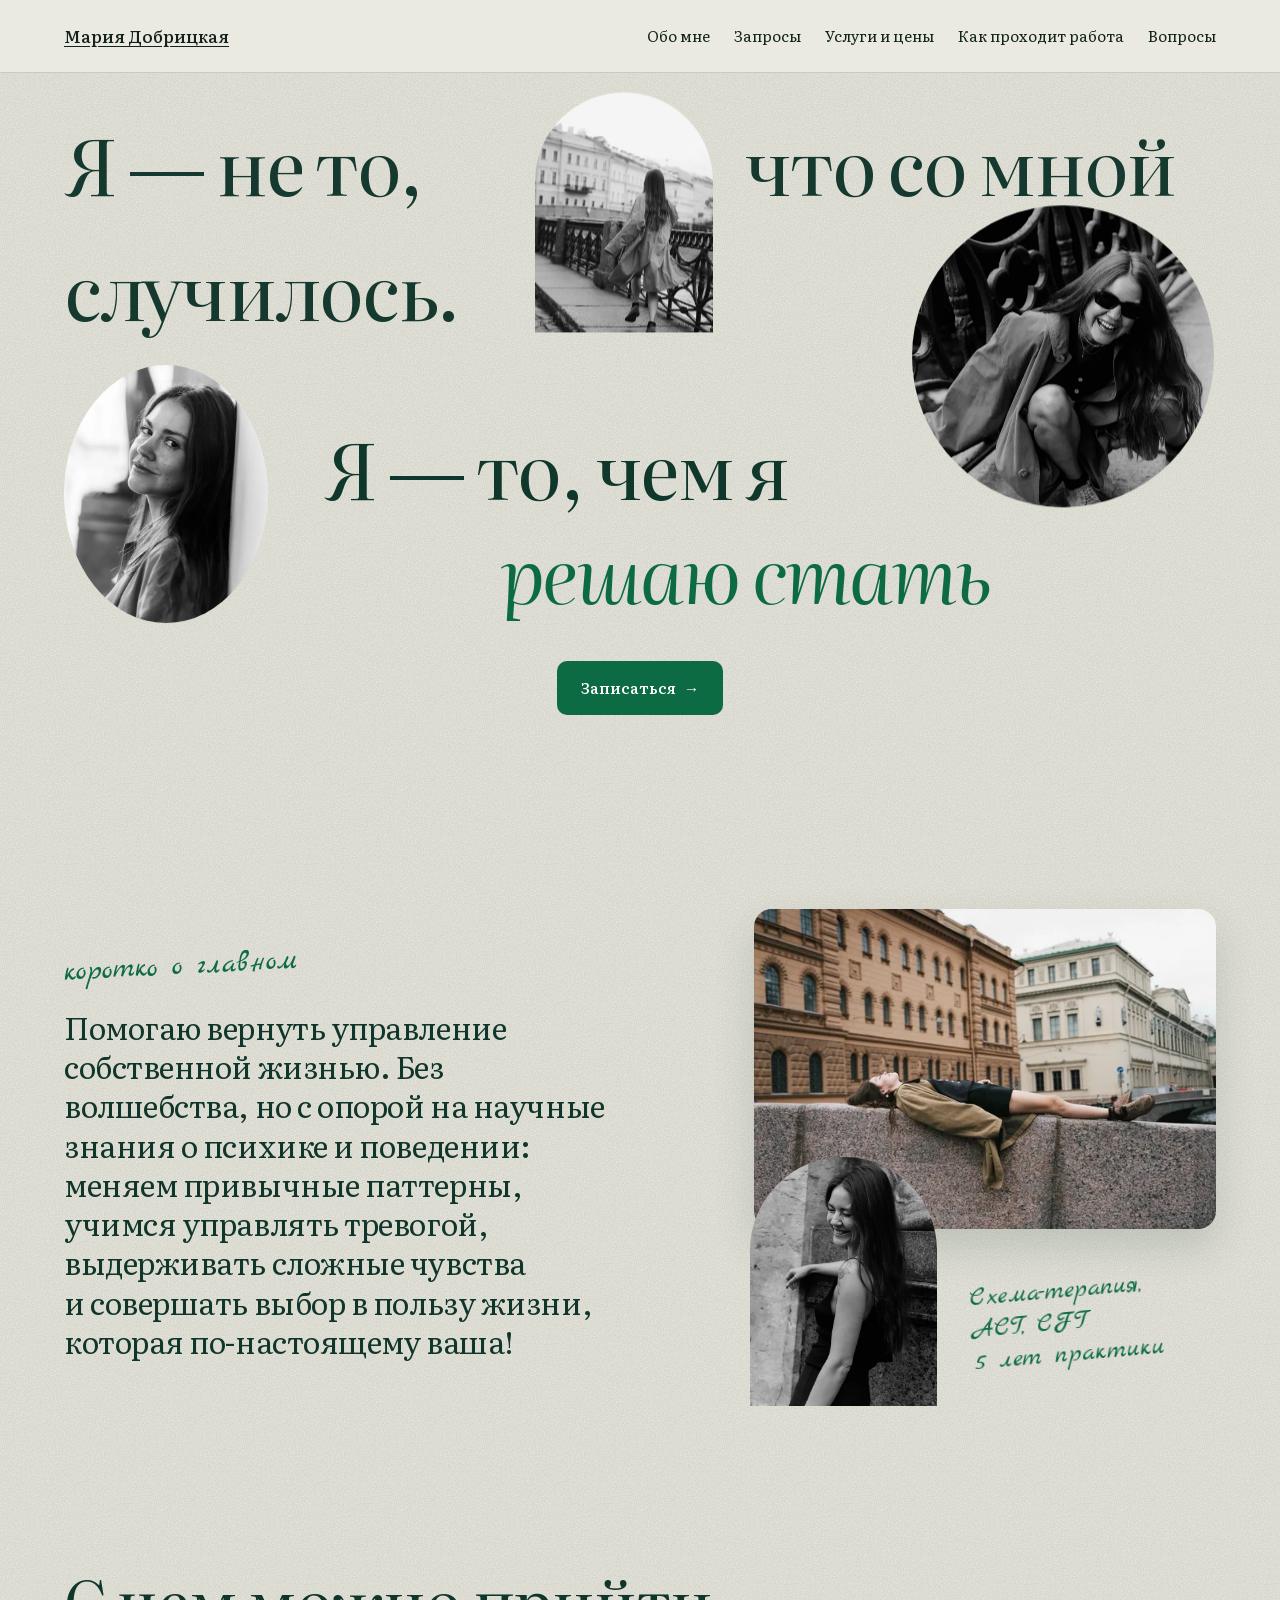
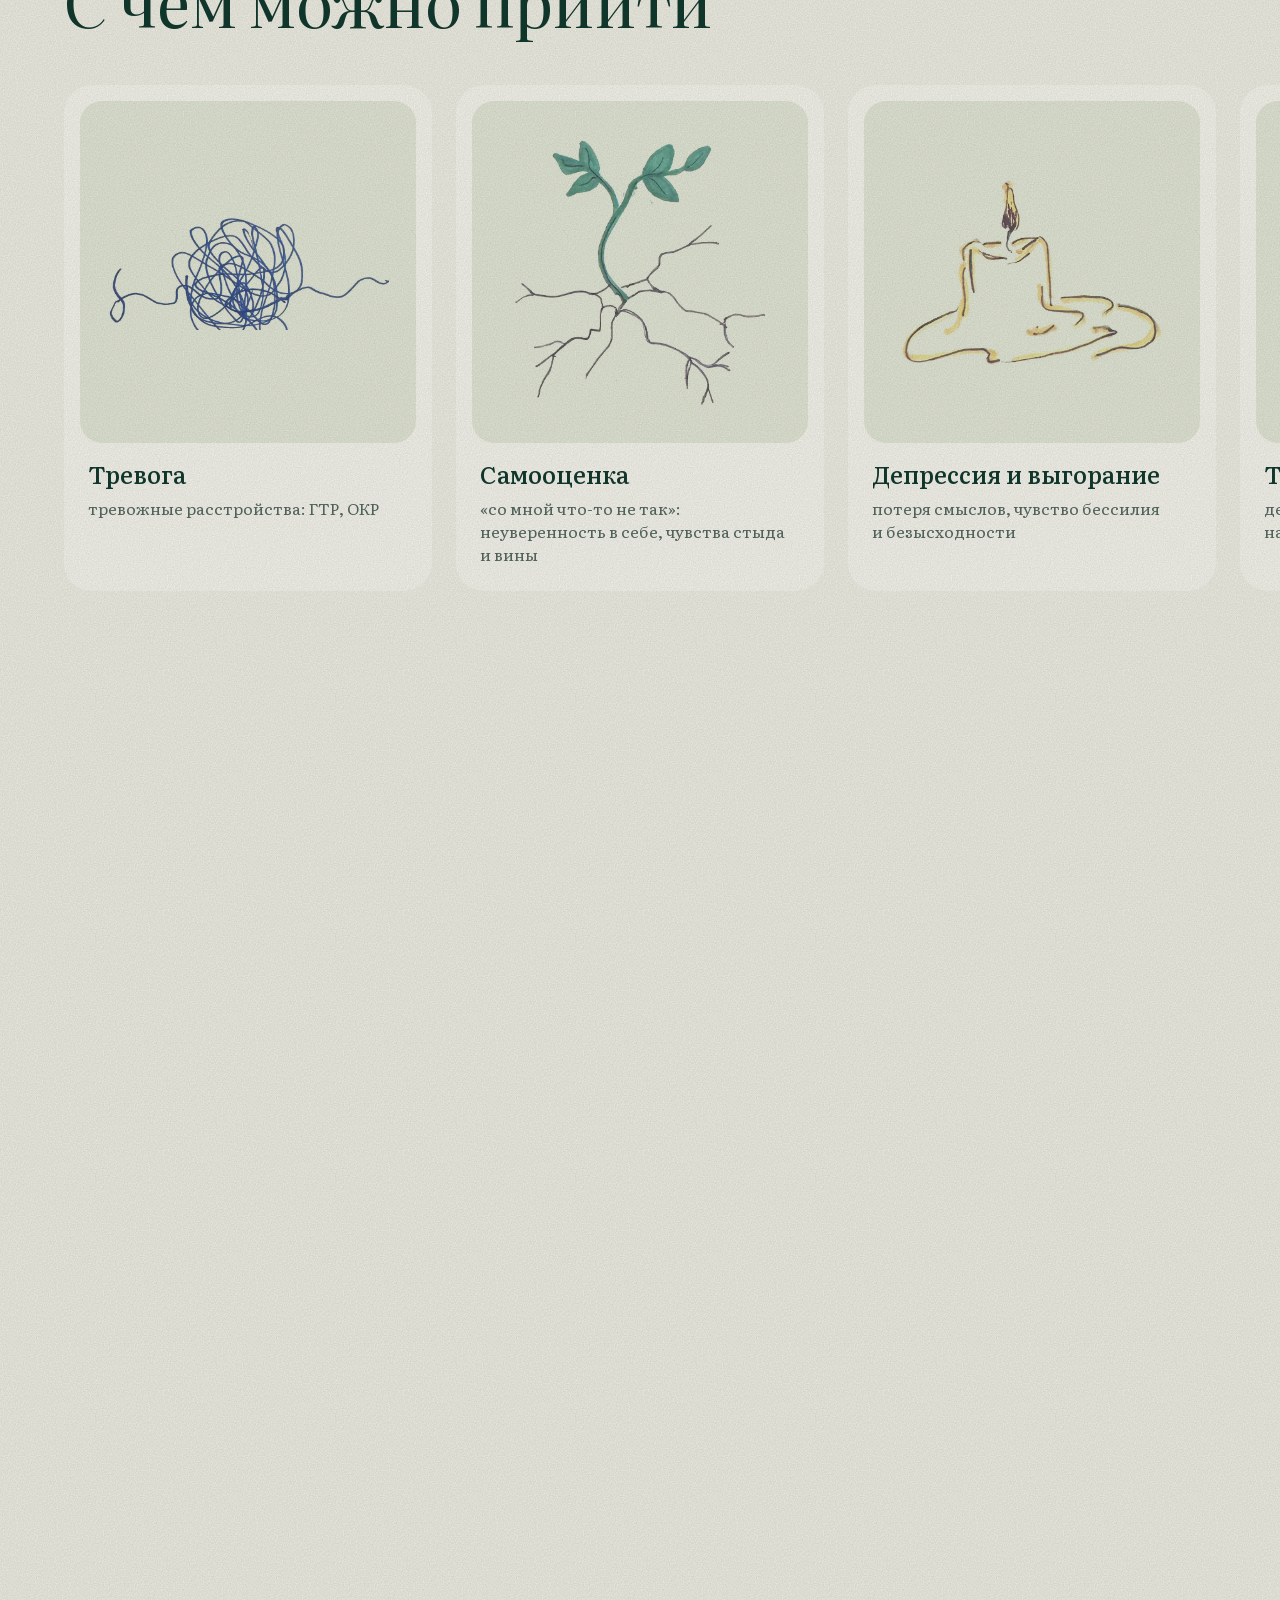
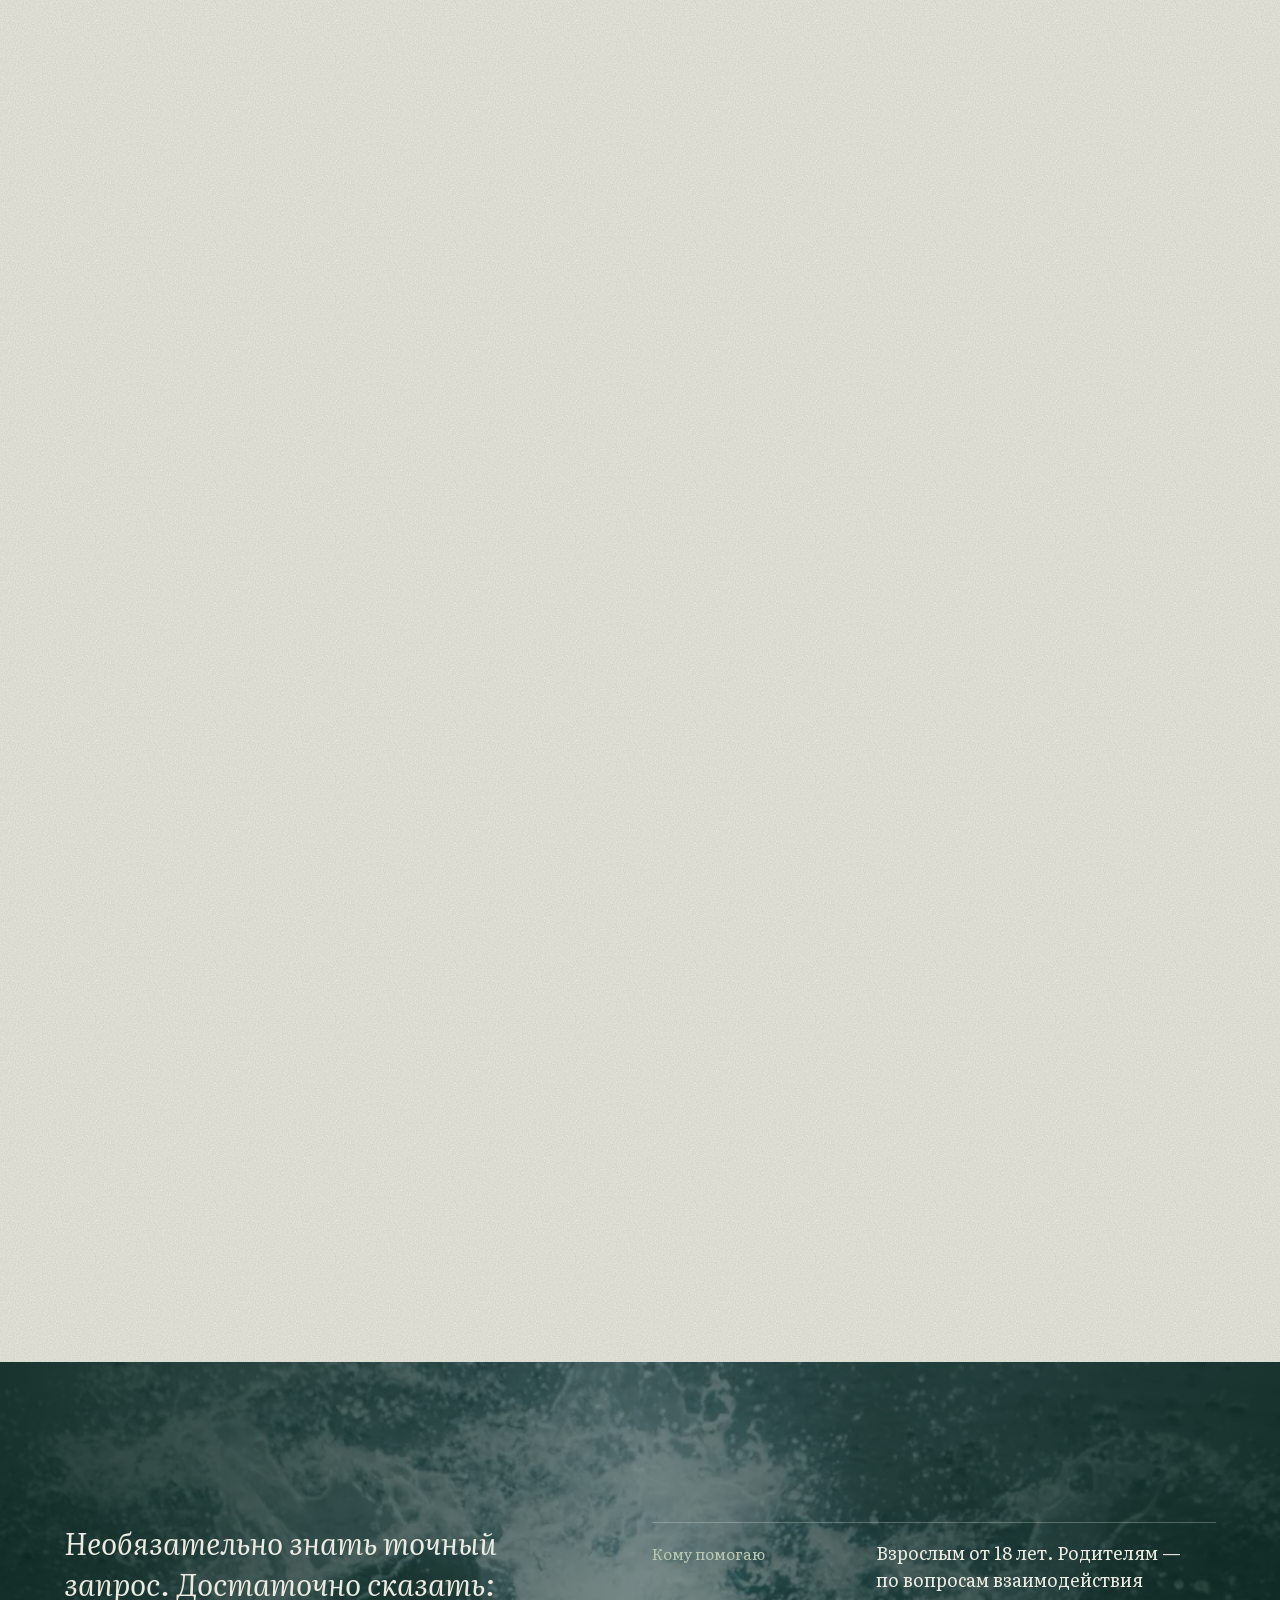
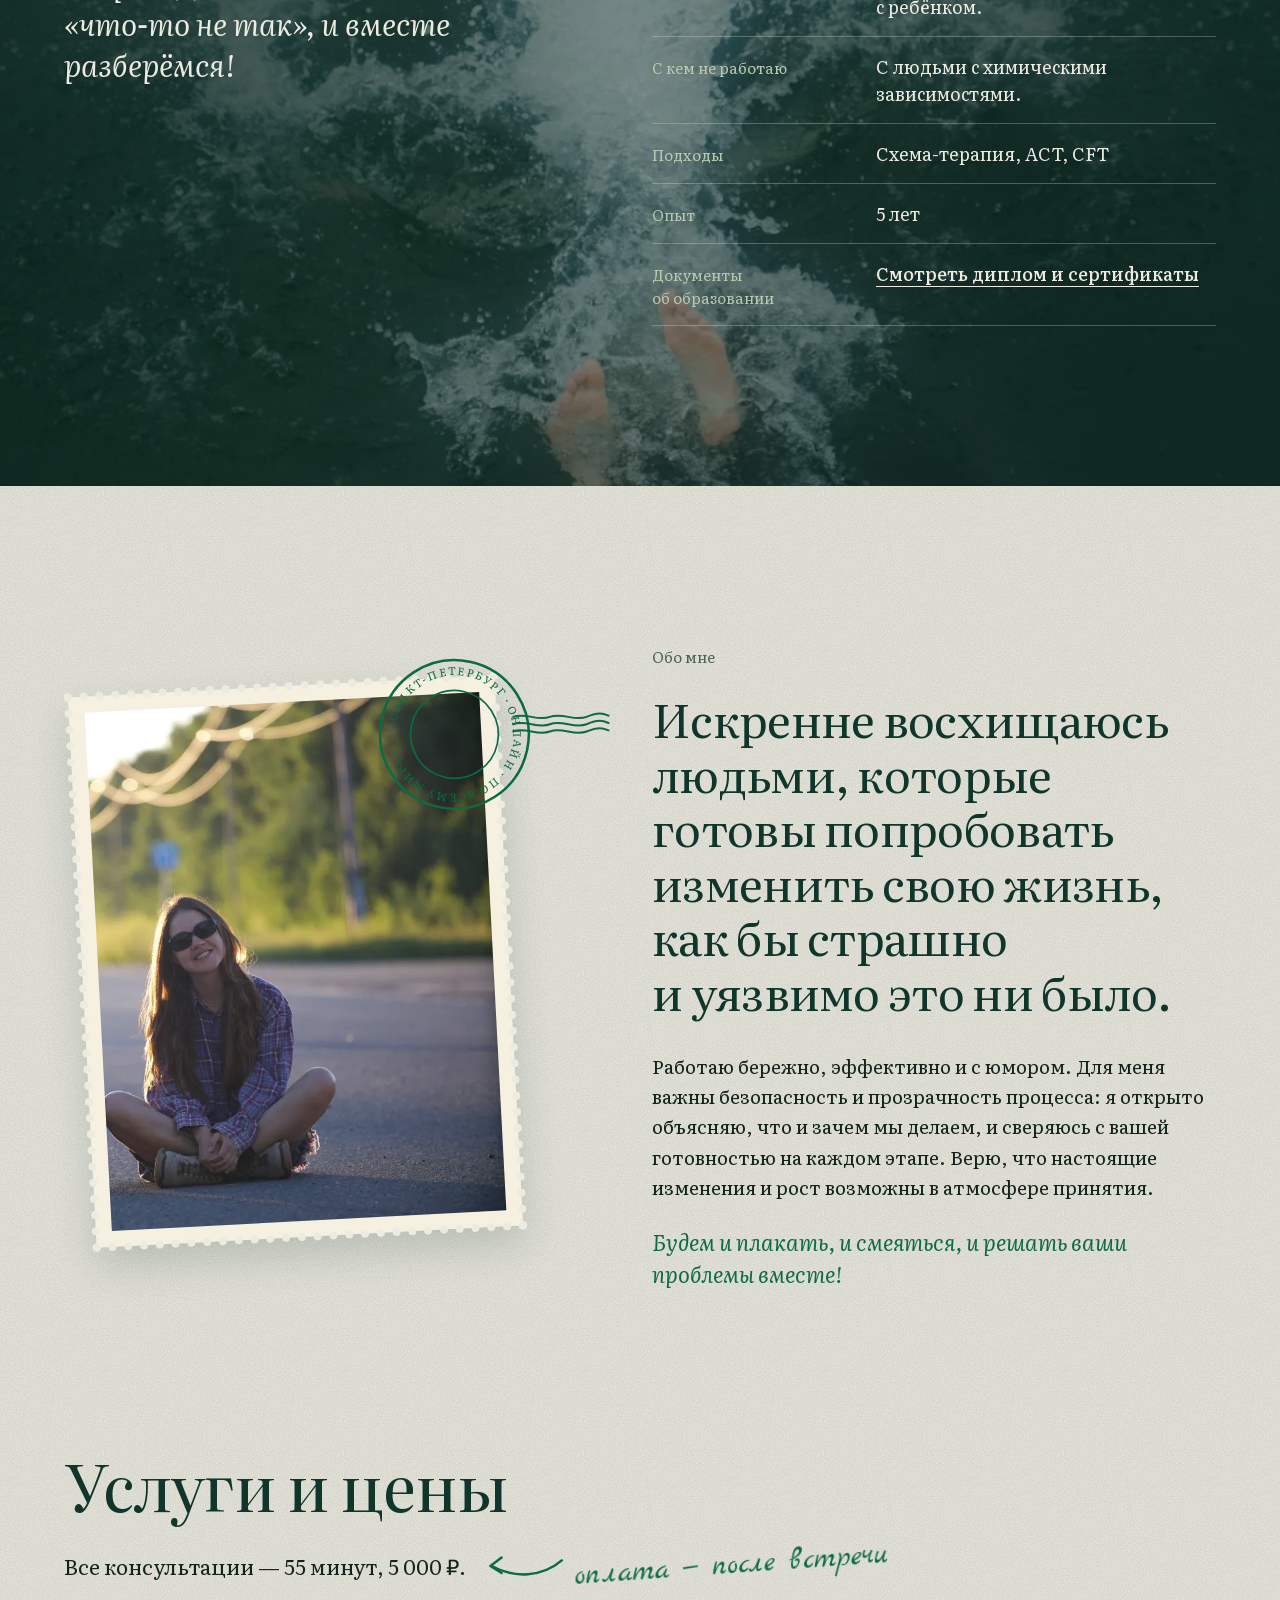
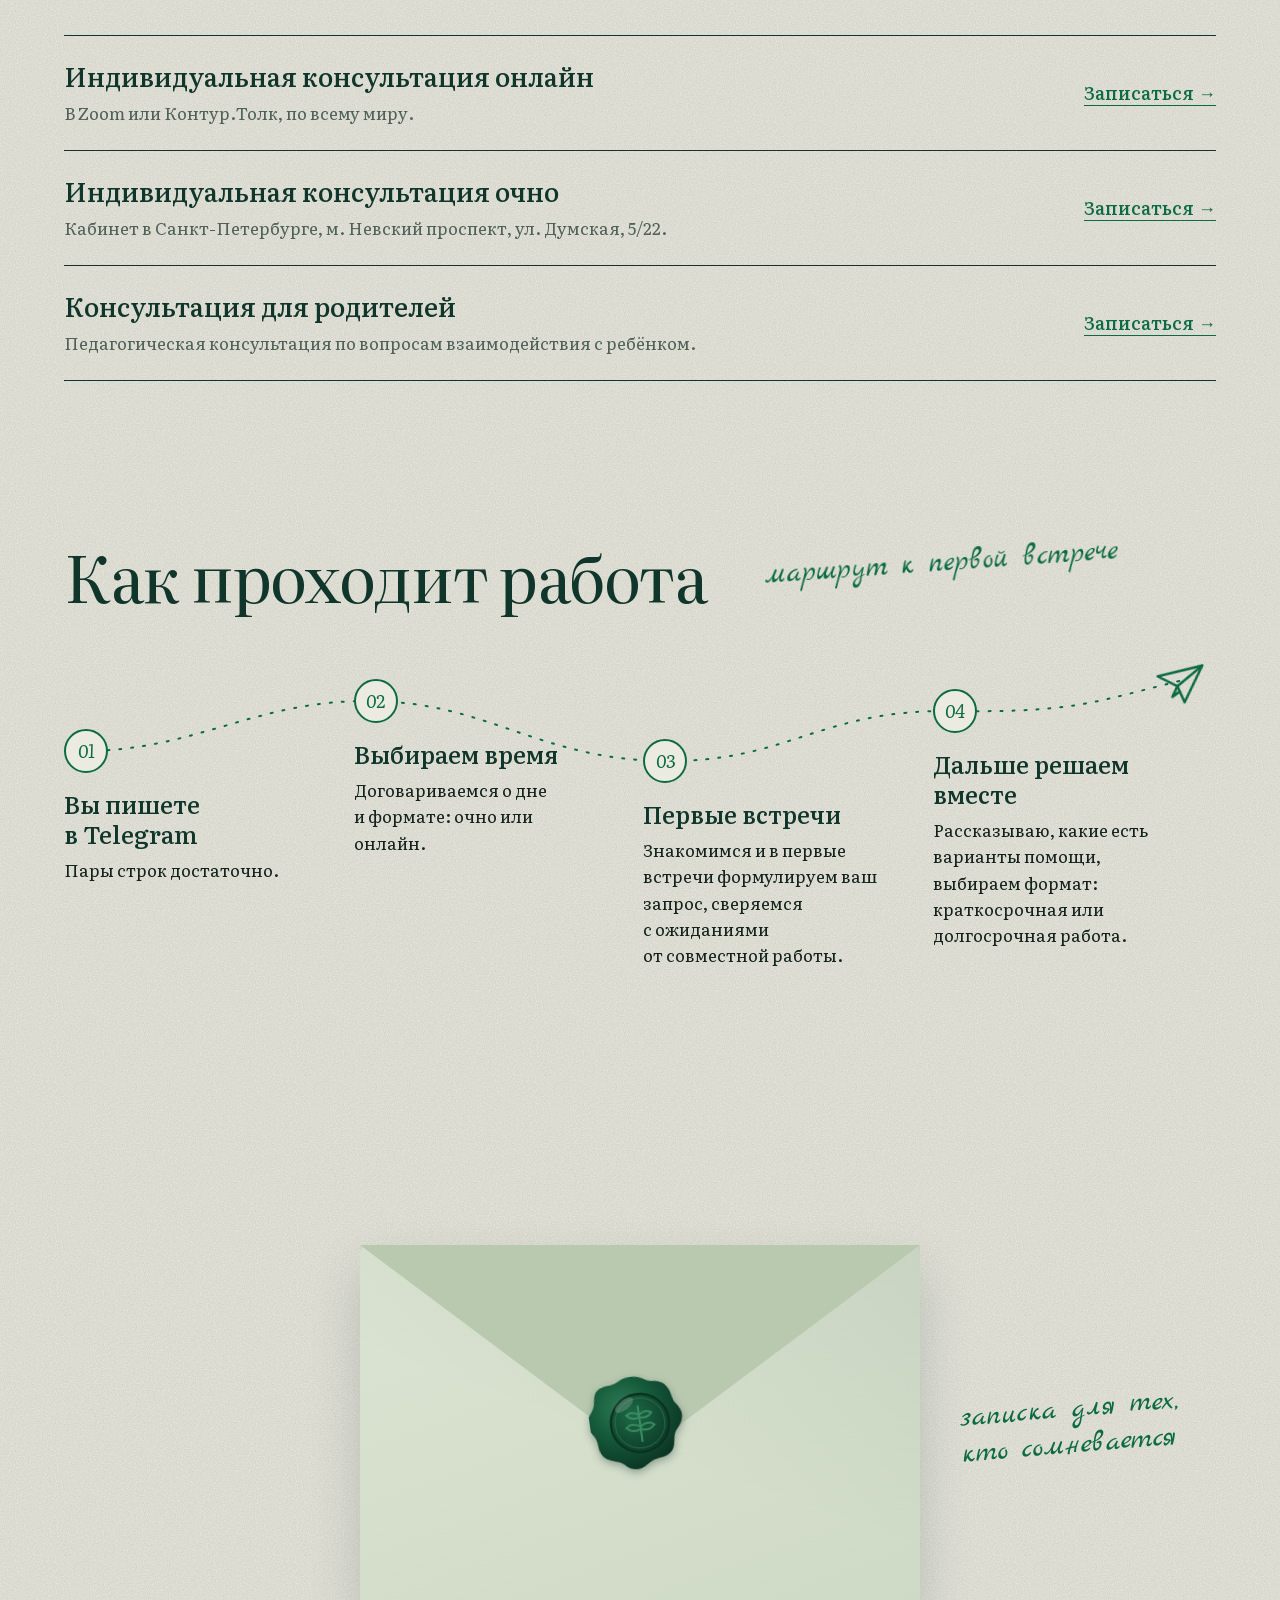
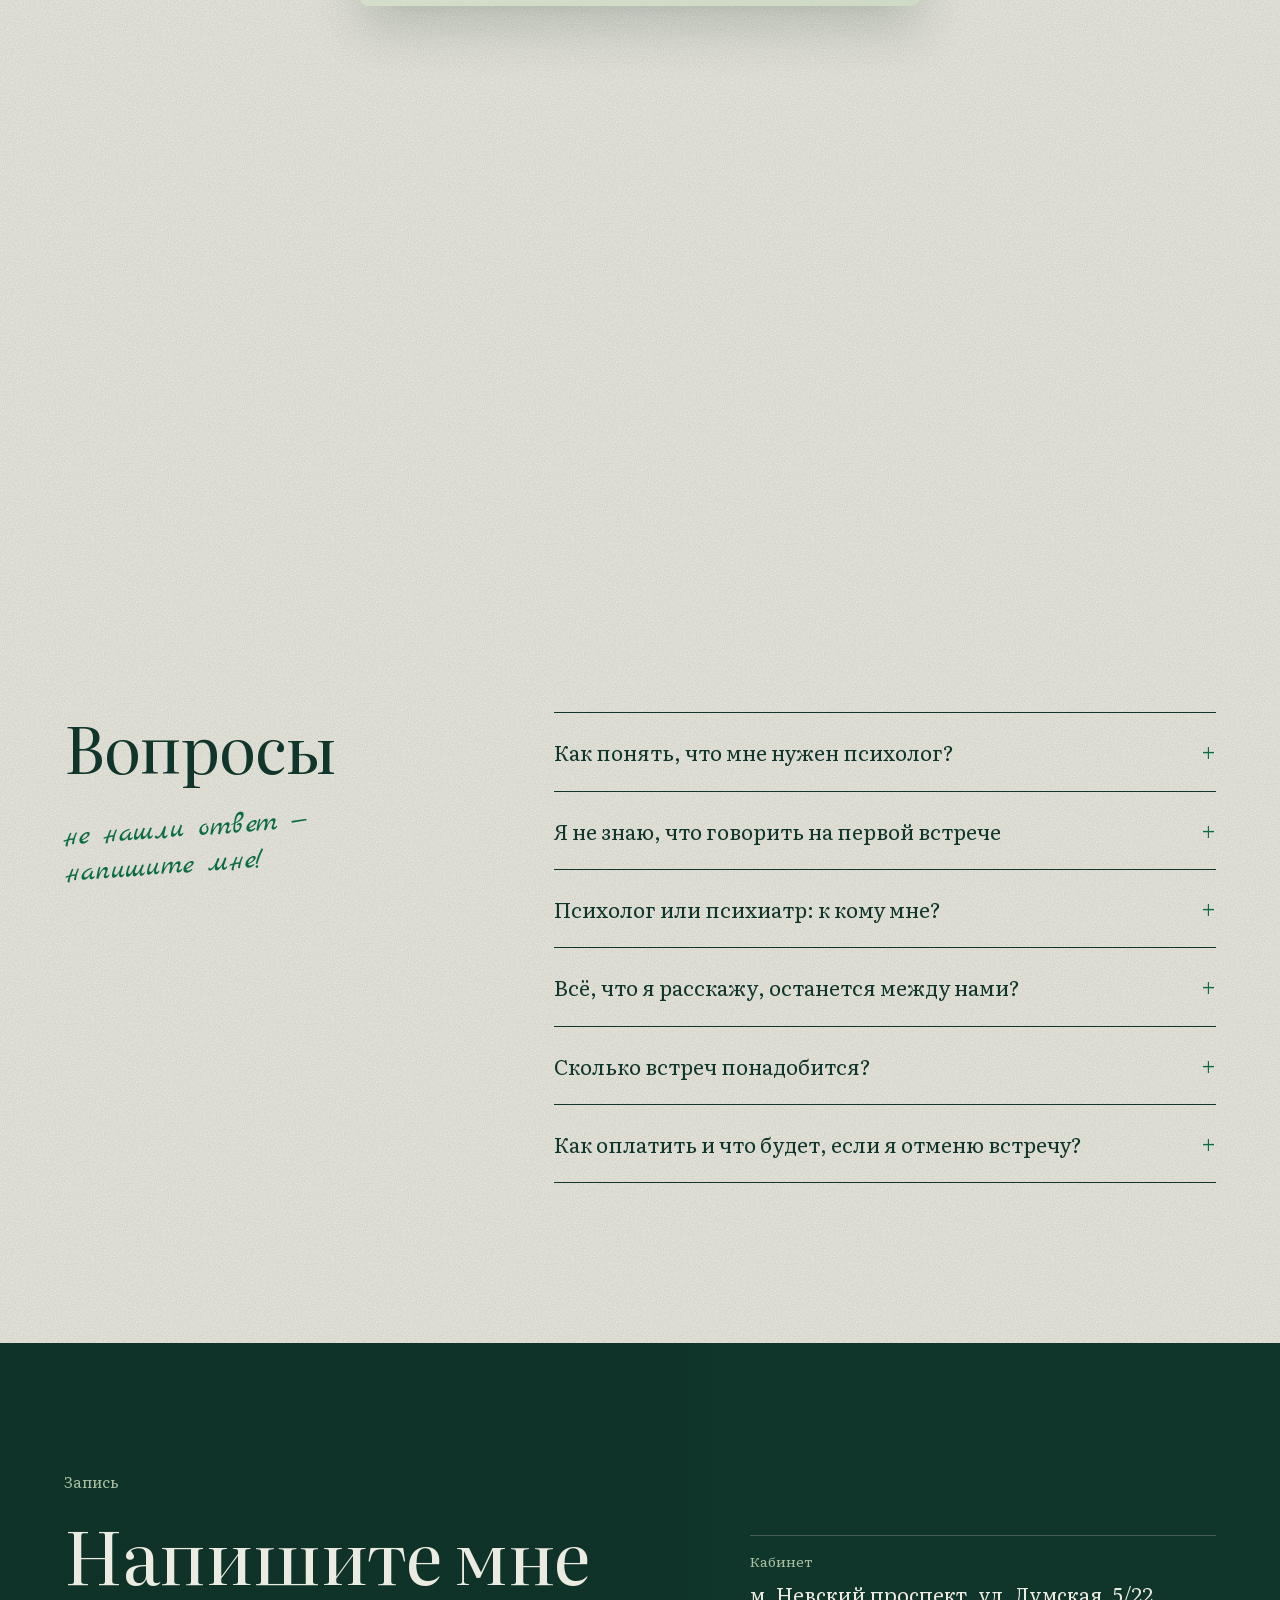
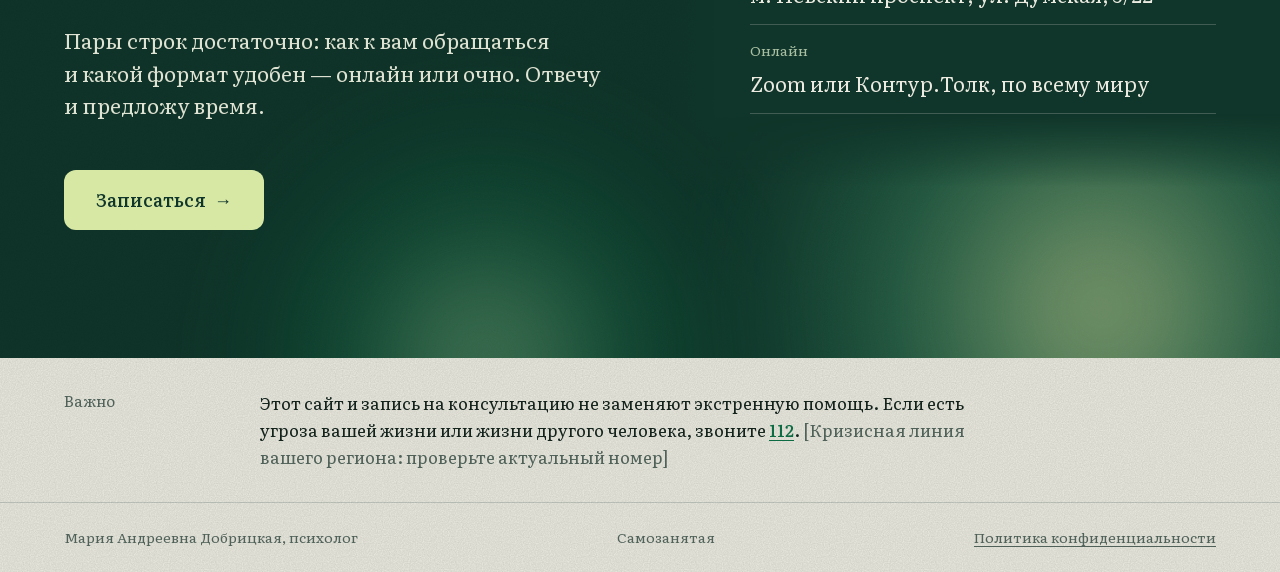
==== index.html @ d9760c08 "Write the method name as ACT in Latin letters Co-Authored-By: Claude Opus 5.5 <noreply@anthropic.com" ====
<!doctype html><html lang="ru"><head>
  <meta charset="utf-8">
  <meta name="viewport" content="width=device-width, initial-scale=1">
  <script>(function(d){d.classList.add("js");setTimeout(function(){d.classList.add("hero-go")},1200)})(document.documentElement)</script>
  <title>Мария Добрицкая — психолог в Санкт-Петербурге и онлайн</title>
  <meta name="description" content="Мария Добрицкая, психолог. Схема-терапия, ACT, CFT. Консультации онлайн по всему миру и очно в Санкт-Петербурге.">
  <meta name="theme-color" content="#10352A">
  <meta property="og:type" content="website">
  <meta property="og:locale" content="ru_RU">
  <meta property="og:title" content="Мария Добрицкая — психолог">
  <meta property="og:description" content="Схема-терапия, ACT, CFT. Помогаю с тревогой, отношениями, самооценкой, выгоранием и травматичным опытом. Онлайн по всему миру и очно в Санкт-Петербурге, 55 минут — 5 000 ₽.">
  <meta property="og:url" content="https://mashadobrik.ru/">
  <meta property="og:image" content="https://mashadobrik.ru/assets/og.jpg">
  <meta property="og:image:width" content="1200">
  <meta property="og:image:height" content="630">
  <link rel="canonical" href="https://mashadobrik.ru/">
  <meta name="twitter:card" content="summary_large_image">
  <link rel="icon" href="assets/favicon.svg" type="image/svg+xml">
  <link rel="preload" href="assets/fonts/literata-cyrillic.woff2" as="font" type="font/woff2" crossorigin>
  <link rel="stylesheet" href="assets/styles.css">
</head>
<body>
  <a class="skip" href="#main">К содержанию</a>

  <header class="top">
    <a class="top__name" href="#main">Мария Добрицкая</a>
    <button class="top__toggle" type="button" aria-expanded="false" aria-controls="nav">Меню</button>
    <nav class="top__nav" id="nav" aria-label="Разделы сайта">
      <a href="#about">Обо мне</a>
      <a href="#requests">Запросы</a>
      <a href="#services">Услуги и цены</a>
      <a href="#process">Как проходит работа</a>
      <a href="#faq">Вопросы</a>
    </nav>
  </header>

  <main id="main">

    <!-- ГЛАВНАЯ -->
    <section class="hero">
      <h1 class="visually-hidden">Мария Добрицкая — психолог</h1>
      <div class="hero__stage">
        <p class="slogan">
          <span class="sl s1">Я&nbsp;— не&nbsp;то,</span>
          <span class="sl s2">что со&nbsp;мной</span>
          <span class="sl s3">случилось<span class="s3__dot">.</span></span>
          <span class="sl-row">
            <span class="sl s4">Я&nbsp;— то,</span>
            <span class="sl s5">чем я</span>
          </span>
          <span class="sl-row sl-row--em">
            <em class="sl s6">решаю</em>
            <em class="sl s7">стать</em>
          </span>
        </p>
        <img class="hp p-walk" src="assets/photos/r-walk-1200.webp" srcset="assets/photos/r-walk-600.webp 600w, assets/photos/r-walk-1200.webp 1200w" sizes="(max-width: 1099px) 44vw, 28vw" alt="Мария идёт по набережной в Санкт-Петербурге" width="1200" height="1799">
        <img class="hp p-sun" src="assets/photos/f-sunglasses-1200.webp" srcset="assets/photos/f-sunglasses-600.webp 600w, assets/photos/f-sunglasses-1200.webp 1200w" sizes="(max-width: 1099px) 44vw, 28vw" alt="Мария в тёмных очках смеётся у ограды" width="1200" height="1500">
        <img class="hp p-face" src="assets/photos/f-face-1200.webp" srcset="assets/photos/f-face-600.webp 600w, assets/photos/f-face-1200.webp 1200w" sizes="(max-width: 1099px) 44vw, 28vw" alt="Портрет Марии Добрицкой" width="1200" height="1500" fetchpriority="high">
        <a class="btn hero__btn" href="https://t.me/Maria_Dobrik" target="_blank" rel="noopener">Записаться <span aria-hidden="true">→</span></a>
      </div>
    </section>

    <!-- КОРОТКО О ГЛАВНОМ -->
    <section class="sec short">
      <div class="short__text">
        <p class="note short__note">коротко о&nbsp;главном</p>
        <h2 class="short__phrase">Помогаю вернуть управление собственной жизнью. Без волшебства, но&nbsp;с&nbsp;опорой на&nbsp;научные знания о&nbsp;психике и&nbsp;поведении: меняем привычные паттерны, учимся управлять тревогой, выдерживать сложные чувства и&nbsp;совершать выбор в&nbsp;пользу жизни, которая <span class="nowrap">по-настоящему</span> ваша!</h2>
      </div>
      <div class="short__photos">
        <p class="note short__creds"><span>Схема-терапия,</span> <span>ACT, CFT</span> <span>5&nbsp;лет практики</span></p>
        <img class="short__lying" src="assets/photos/r-lying-1200.webp" srcset="assets/photos/r-lying-600.webp 600w, assets/photos/r-lying-1200.webp 1200w" sizes="(max-width: 1099px) 90vw, 520px" alt="Мария лежит на гранитном парапете набережной" width="1200" height="800" loading="lazy">
        <img class="short__wall" src="assets/photos/r-wall-1200.webp" srcset="assets/photos/r-wall-600.webp 600w, assets/photos/r-wall-1200.webp 1200w" sizes="(max-width: 1099px) 40vw, 210px" alt="Мария смеётся у каменной стены" width="1200" height="1500" loading="lazy">
      </div>
    </section>

    <!-- ЗАПРОСЫ -->
    <section class="requests" id="requests">
      <div class="requests__scroller">
      <div class="requests__pin">
      <div class="requests__head">
        <h2 class="title">С&nbsp;чем можно прийти</h2>
        <p class="requests__hint" aria-hidden="true">Листайте вбок →</p>
      </div>

      <ul class="reqs" tabindex="0" aria-label="Запросы, с которыми можно прийти">
          <li class="req">
            <div class="req__art"><img src="assets/drawings/anxiety.webp" alt="Рисунок от руки: запутанный клубок" width="900" height="370" decoding="async"></div>
            <div class="req__text">
              <h3>Тревога</h3>
              <p>тревожные расстройства: ГТР, ОКР</p>
            </div>
          </li>
          <li class="req">
            <div class="req__art"><img src="assets/drawings/selfesteem.webp" alt="Рисунок от руки: росток с корнями" width="851" height="900" decoding="async"></div>
            <div class="req__text">
              <h3>Самооценка</h3>
              <p>«со&nbsp;мной что-то не&nbsp;так»: неуверенность в&nbsp;себе, чувства стыда и&nbsp;вины</p>
            </div>
          </li>
          <li class="req">
            <div class="req__art"><img src="assets/drawings/burnout.webp" alt="Рисунок от руки: оплывшая свеча" width="900" height="675" decoding="async"></div>
            <div class="req__text">
              <h3>Депрессия и&nbsp;выгорание</h3>
              <p>потеря смыслов, чувство бессилия и&nbsp;безысходности</p>
            </div>
          </li>
          <li class="req">
            <div class="req__art"><img src="assets/drawings/trauma.webp" alt="Рисунок от руки: зашитое сердце" width="595" height="900" decoding="async"></div>
            <div class="req__text">
              <h3>Травматичный опыт</h3>
              <p>детский опыт, сексуализированное насилие, КПТСР</p>
            </div>
          </li>
          <li class="req">
            <div class="req__art"><img src="assets/drawings/relations.webp" alt="Рисунок от руки: объятия" width="900" height="655" decoding="async"></div>
            <div class="req__text">
              <h3>Проблемы в&nbsp;отношениях</h3>
              <p>романтические, семейные, дружеские, детско-родительские</p>
            </div>
          </li>
          <li class="req">
            <div class="req__art"><img src="assets/drawings/crisis.webp" alt="Рисунок от руки: пересекающиеся дороги" width="900" height="752" decoding="async"></div>
            <div class="req__text">
              <h3>Кризисы</h3>
              <p>поиск идентичности, самореализация</p>
            </div>
          </li>
          <li class="req">
            <div class="req__art"><img src="assets/drawings/bpd.webp" alt="Рисунок от руки: человек в волнах" width="900" height="557" decoding="async"></div>
            <div class="req__text">
              <h3>ПРЛ</h3>
              <p>пограничное расстройство личности</p>
            </div>
          </li>
      </ul>
      </div>
      </div>
    </section>

    <!-- КОМУ ПОМОГАЮ -->
    <section class="who" aria-label="Кому помогаю">
      <div class="who__phrase">
        <p>Необязательно знать точный запрос. Достаточно сказать: «что-то не&nbsp;так», и&nbsp;вместе разберёмся!</p>
        <svg class="squiggle" viewBox="0 0 220 18" aria-hidden="true"><path pathLength="1" d="M4 12c40-6 120-10 210-8-60 2-120 6-170 10 30 0 60-2 80-2"/></svg>
      </div>
      <dl class="who__list">
        <div>
          <dt>Кому помогаю</dt>
          <dd>Взрослым от&nbsp;18&nbsp;лет. Родителям&nbsp;— по&nbsp;вопросам взаимодействия с&nbsp;ребёнком.</dd>
        </div>
        <div>
          <dt>С&nbsp;кем не&nbsp;работаю</dt>
          <dd>С&nbsp;людьми с&nbsp;химическими зависимостями.</dd>
        </div>
        <div>
          <dt>Подходы</dt>
          <dd>Схема-терапия, ACT, CFT</dd>
        </div>
        <div>
          <dt>Опыт</dt>
          <dd>5 лет</dd>
        </div>
        <div>
          <dt>Документы об&nbsp;образовании</dt>
          <dd><button class="docs-open" type="button" aria-haspopup="dialog" aria-controls="docs">Смотреть диплом и&nbsp;сертификаты</button></dd>
        </div>
      </dl>
    </section>

    <!-- ОБО МНЕ -->
    <section class="sec about" id="about">
      <div class="about__stage">
        <div class="postage">
          <img src="assets/photos/a-road-1200.webp" srcset="assets/photos/a-road-600.webp 600w, assets/photos/a-road-1200.webp 1200w" sizes="(max-width: 1099px) 75vw, 480px" alt="Мария сидит на асфальте и улыбается" width="1200" height="1583" loading="lazy">
        </div>
        <svg class="postmark" viewBox="0 0 200 200" role="img" aria-label="Почтовый штемпель: Санкт-Петербург, онлайн, по всему миру">
          <defs><path id="postmarkRing" d="M100 100 m-70 0 a70 70 0 1 1 140 0 a70 70 0 1 1 -140 0"/></defs>
          <circle cx="100" cy="100" r="88" fill="none" stroke="#0c6b42" stroke-width="3"/>
          <circle cx="100" cy="100" r="52" fill="none" stroke="#0c6b42" stroke-width="2"/>
          <text font-family="Literata, serif" font-size="13" letter-spacing="1.6" fill="#0c6b42"><textPath href="#postmarkRing">САНКТ-ПЕТЕРБУРГ · ОНЛАЙН · ПО ВСЕМУ МИРУ ·</textPath></text>
        </svg>
        <svg class="cancels" viewBox="0 0 160 40" aria-hidden="true"><path d="M2 8c20-8 40 8 60 0s40 8 60 0 26-6 36-2"/><path d="M2 20c20-8 40 8 60 0s40 8 60 0 26-6 36-2"/><path d="M2 32c20-8 40 8 60 0s40 8 60 0 26-6 36-2"/></svg>
      </div>
      <div class="about__text">
        <p class="label">Обо мне</p>
        <h2 class="about__title">Искренне восхищаюсь людьми, которые готовы попробовать изменить свою жизнь, как&nbsp;бы страшно и&nbsp;уязвимо это ни&nbsp;было.</h2>
        <p class="about__body">Работаю бережно, эффективно и&nbsp;с&nbsp;юмором. Для меня важны безопасность и&nbsp;прозрачность процесса: я открыто объясняю, что и&nbsp;зачем мы делаем, и&nbsp;сверяюсь с&nbsp;вашей готовностью на&nbsp;каждом этапе. Верю, что настоящие изменения и&nbsp;рост возможны в&nbsp;атмосфере принятия.</p>
        <p class="about__end">Будем и&nbsp;плакать, и&nbsp;смеяться, и&nbsp;решать ваши проблемы вместе!</p>
      </div>
    </section>

    <!-- УСЛУГИ И ЦЕНЫ -->
    <section class="sec services" id="services">
      <h2 class="title">Услуги и&nbsp;цены</h2>
      <div class="services__lead">
        <p>Все консультации&nbsp;— 55 минут, 5&nbsp;000&nbsp;₽.</p>
        <svg class="arrow services__arrow" viewBox="0 0 120 60" aria-hidden="true"><path d="M114 22C86 46 46 48 14 30"/><path d="M28 18L12 30l16 10"/></svg>
        <p class="note services__note">оплата&nbsp;— после встречи</p>
      </div>
      <ul class="offers">
        <li class="offer">
          <div>
            <h3>Индивидуальная консультация онлайн</h3>
            <p>В&nbsp;Zoom или Контур.Толк, по&nbsp;всему миру.</p>
          </div>
          <a class="offer__link" href="https://t.me/Maria_Dobrik" target="_blank" rel="noopener" aria-label="Записаться на онлайн-консультацию">Записаться →</a>
        </li>
        <li class="offer">
          <div>
            <h3>Индивидуальная консультация очно</h3>
            <p>Кабинет в&nbsp;Санкт-Петербурге, м.&nbsp;Невский проспект, ул.&nbsp;Думская, 5/22.</p>
          </div>
          <a class="offer__link" href="https://t.me/Maria_Dobrik" target="_blank" rel="noopener" aria-label="Записаться на очную консультацию">Записаться →</a>
        </li>
        <li class="offer">
          <div>
            <h3>Консультация для родителей</h3>
            <p>Педагогическая консультация по&nbsp;вопросам взаимодействия с&nbsp;ребёнком.</p>
          </div>
          <a class="offer__link" href="https://t.me/Maria_Dobrik" target="_blank" rel="noopener" aria-label="Записаться на консультацию для родителей">Записаться →</a>
        </li>
      </ul>
    </section>

    <!-- КАК ПРОХОДИТ РАБОТА -->
    <section class="process" id="process">
      <div class="process__head">
        <h2 class="title">Как проходит работа</h2>
        <p class="note process__note">маршрут к&nbsp;первой встрече</p>
      </div>
      <div class="route">
        <span class="route__line" aria-hidden="true"></span>
        <svg class="route__curve" viewBox="0 0 1312 140" preserveAspectRatio="none" aria-hidden="true"><defs><mask id="routeDraw" maskUnits="userSpaceOnUse" x="-20" y="-40" width="1360" height="220"><path class="route__pen" pathLength="1" d="M22 92C150 92 220 40 352 42S540 100 682 102 860 50 1012 52 1180 40 1290 18"/></mask></defs><path class="route__dash" mask="url(#routeDraw)" d="M22 92C150 92 220 40 352 42S540 100 682 102 860 50 1012 52 1180 40 1290 18"/></svg>
        <ol class="steps">
          <li>
            <span class="steps__num">01</span>
            <h3>Вы пишете в&nbsp;Telegram</h3>
            <p>Пары строк достаточно.</p>
          </li>
          <li>
            <span class="steps__num">02</span>
            <h3>Выбираем время</h3>
            <p>Договариваемся о&nbsp;дне и&nbsp;формате: очно или онлайн.</p>
          </li>
          <li>
            <span class="steps__num">03</span>
            <h3>Первые встречи</h3>
            <p>Знакомимся и&nbsp;в&nbsp;первые встречи формулируем ваш запрос, сверяемся с&nbsp;ожиданиями от&nbsp;совместной работы.</p>
          </li>
          <li>
            <span class="steps__num">04</span>
            <h3>Дальше решаем вместе</h3>
            <p>Рассказываю, какие есть варианты помощи, выбираем формат: краткосрочная или долгосрочная работа.</p>
          </li>
        </ol>
        <svg class="route__plane" viewBox="0 0 64 64" aria-hidden="true"><path d="M6 30l52-22-14 48-12-18z"/><path d="M32 38L58 8"/><path d="M32 38l-4 14 8-8"/></svg>
      </div>
    </section>

    <!-- ЗАПИСКА В КОНВЕРТЕ: открывается при прокрутке -->
    <section class="letter" aria-label="Записка">
      <div class="letter__sticky">
        <div class="env">
          <div class="env__back" aria-hidden="true"></div>
          <div class="env__paper">
            <p class="env__text">Можно бояться и&nbsp;всё равно идти.</p>
          </div>
          <div class="env__front" aria-hidden="true"></div>
          <div class="env__flap" aria-hidden="true">
            <svg class="env__seal" viewBox="0 0 120 120" aria-hidden="true">
              <defs>
                <radialGradient id="wax" cx="38%" cy="32%" r="75%">
                  <stop offset="0" stop-color="#2f7a55"/>
                  <stop offset=".45" stop-color="#145a3a"/>
                  <stop offset="1" stop-color="#0a2f20"/>
                </radialGradient>
                <radialGradient id="waxInner" cx="40%" cy="35%" r="70%">
                  <stop offset="0" stop-color="#1d6a46"/>
                  <stop offset="1" stop-color="#0d3a27"/>
                </radialGradient>
              </defs>
              <path d="M60 4c9 1 13 7 21 8s14 3 18 11 2 13 7 20 7 12 4 20-9 10-11 18-1 15-9 20-14 2-22 6-13 9-22 7-10-8-18-11-15-4-19-12-1-14-5-21-8-12-6-20 8-11 10-18 1-15 9-19 14-1 22-5 13-5 21-4z" fill="url(#wax)"/>
              <circle cx="60" cy="60" r="35" fill="url(#waxInner)" stroke="#0a2f20" stroke-width="2.5"/>
              <circle cx="60" cy="60" r="30" fill="none" stroke="#2c7a53" stroke-width="1.2" opacity=".8"/>
              <g fill="none" stroke="#3c8f66" stroke-width="2.4" stroke-linecap="round" opacity=".95">
                <path d="M60 82V40"/>
                <path d="M60 50c-6-4-11-4-15-1 4 5 9 6 15 4"/>
                <path d="M60 50c6-4 11-4 15-1-4 5-9 6-15 4"/>
                <path d="M60 64c-7-4-13-4-17 0 5 5 11 6 17 3"/>
                <path d="M60 64c7-4 13-4 17 0-5 5-11 6-17 3"/>
              </g>
              <ellipse cx="44" cy="36" rx="13" ry="6" fill="#fff" opacity=".18" transform="rotate(-30 44 36)"/>
            </svg>
          </div>
          <p class="note letter__note">записка для тех, кто сомневается</p>
        </div>
      </div>
    </section>

    <!-- FAQ -->
    <section class="sec faq" id="faq">
      <div class="faq__head">
        <h2 class="title">Вопросы</h2>
        <p class="note faq__note">не нашли ответ&nbsp;—<br>напишите мне!</p>
      </div>
      <div class="faq__list">
        <details>
          <summary>Как понять, что мне нужен психолог?</summary>
          <p>Если что-то беспокоит, мешает жить так, как вам подходит, или хочется разобраться в&nbsp;себе, этого достаточно, чтобы прийти. Вы и&nbsp;ваши переживания важны.</p>
        </details>
        <details>
          <summary>Я не&nbsp;знаю, что говорить на&nbsp;первой встрече</summary>
          <p>Это нормально, когда непонятно, с&nbsp;чего начать и&nbsp;что именно беспокоит. Я буду рядом и&nbsp;помогу сориентироваться.</p>
        </details>
        <details>
          <summary>Психолог или психиатр: к&nbsp;кому мне?</summary>
          <p>Психолог не&nbsp;назначает лекарства и&nbsp;работает разговорными методами. Психиатр — врач: ставит диагнозы и&nbsp;при необходимости назначает лечение. Если у&nbsp;меня возникнут сомнения насчёт вашего состояния, я открыто скажу об&nbsp;этом и&nbsp;порекомендую проверенных психиатров.</p>
        </details>
        <details>
          <summary>Всё, что я расскажу, останется между нами?</summary>
          <p>Да, всё, что происходит между нами, строго конфиденциально. Исключение — ситуации, угрожающие вашей жизни.</p>
        </details>
        <details>
          <summary>Сколько встреч понадобится?</summary>
          <p>Это зависит от&nbsp;запроса, который мы определим на&nbsp;первых трёх встречах. Я работаю и&nbsp;в&nbsp;краткосрочном, и&nbsp;в&nbsp;долгосрочном формате.</p>
        </details>
        <details>
          <summary>Как оплатить и&nbsp;что будет, если я отменю встречу?</summary>
          <p>Оплата — переводом на&nbsp;карту сразу после встречи. Отменить или перенести консультацию можно не&nbsp;позднее чем за&nbsp;сутки: напишите мне в&nbsp;Telegram. Если отменить позже, оплачивается 50% стоимости. Правило действует в&nbsp;обе стороны: если встречу отменяю я, на&nbsp;следующую консультацию вы получаете скидку 50%.</p>
        </details>
      </div>
    </section>

    <!-- ЗАПИСЬ -->
    <section class="booking" id="booking">
      <div class="glow" aria-hidden="true"><span class="glow__a"></span><span class="glow__b"></span></div>
      <div class="booking__main">
        <p class="label booking__label">Запись</p>
        <h2 class="booking__title">Напишите мне</h2>
        <p class="booking__text">Пары строк достаточно: как к&nbsp;вам обращаться и&nbsp;какой формат удобен&nbsp;— онлайн или очно. Отвечу и&nbsp;предложу время.</p>
        <a class="btn btn--lime" href="https://t.me/Maria_Dobrik" target="_blank" rel="noopener">Записаться <span aria-hidden="true">→</span></a>
      </div>
      <dl class="booking__contacts" id="contacts">
        <div>
          <dt>Кабинет</dt>
          <dd>м.&nbsp;Невский проспект, ул.&nbsp;Думская, 5/22</dd>
        </div>
        <div>
          <dt>Онлайн</dt>
          <dd>Zoom или Контур.Толк, по&nbsp;всему миру</dd>
        </div>
      </dl>
    </section>

    <aside class="emergency" aria-label="Важно">
      <p class="label">Важно</p>
      <p class="emergency__text">Этот сайт и&nbsp;запись на&nbsp;консультацию не&nbsp;заменяют экстренную помощь. Если есть угроза вашей жизни или жизни другого человека, звоните <a href="tel:112"><strong>112</strong></a>. <span class="ph">[Кризисная линия вашего региона: проверьте актуальный номер]</span></p>
    </aside>
  </main>

  <dialog class="docs" id="docs" aria-labelledby="docs-title">
    <div class="docs__head">
      <h2 class="docs__title" id="docs-title">Документы об&nbsp;образовании</h2>
      <button class="docs__close" type="button" aria-label="Закрыть">✕</button>
    </div>
    <ul class="docs__list">
        <li>
          <a class="docs__img" href="assets/docs/diploma-1600.webp" target="_blank" rel="noopener" aria-label="Диплом бакалавра: открыть крупно"><img src="assets/docs/diploma-700.webp" srcset="assets/docs/diploma-700.webp 700w, assets/docs/diploma-1600.webp 1600w" sizes="(max-width: 720px) 90vw, 520px" alt="Диплом бакалавра — Мария Добрицкая" width="1600" height="1067" loading="lazy"></a>
          <p class="docs__name">Диплом бакалавра</p>
          <p class="docs__meta">ЛГУ им. А.&nbsp;С.&nbsp;Пушкина, психолого-педагогическое образование, 2016</p>
        </li>
        <li>
          <a class="docs__img" href="assets/docs/schema-1600.webp" target="_blank" rel="noopener" aria-label="Схема-терапия: открыть крупно"><img src="assets/docs/schema-700.webp" srcset="assets/docs/schema-700.webp 700w, assets/docs/schema-1600.webp 1600w" sizes="(max-width: 720px) 90vw, 520px" alt="Схема-терапия — Мария Добрицкая" width="1067" height="1600" loading="lazy"></a>
          <p class="docs__name">Схема-терапия</p>
          <p class="docs__meta">Московский институт схема-терапии и&nbsp;центр «Форсайт», 2021–2022, 76,5&nbsp;ч</p>
        </li>
        <li>
          <a class="docs__img" href="assets/docs/counseling-1600.webp" target="_blank" rel="noopener" aria-label="Основы психологического консультирования: открыть крупно"><img src="assets/docs/counseling-700.webp" srcset="assets/docs/counseling-700.webp 700w, assets/docs/counseling-1600.webp 1600w" sizes="(max-width: 720px) 90vw, 520px" alt="Основы психологического консультирования — Мария Добрицкая" width="1067" height="1600" loading="lazy"></a>
          <p class="docs__name">Основы психологического консультирования</p>
          <p class="docs__meta">Психологический центр «Форсайт»</p>
        </li>
        <li>
          <a class="docs__img" href="assets/docs/cft-1600.webp" target="_blank" rel="noopener" aria-label="Терапия, сфокусированная на сострадании (CFT): открыть крупно"><img src="assets/docs/cft-700.webp" srcset="assets/docs/cft-700.webp 700w, assets/docs/cft-1600.webp 1600w" sizes="(max-width: 720px) 90vw, 520px" alt="Терапия, сфокусированная на сострадании (CFT) — Мария Добрицкая" width="1600" height="1067" loading="lazy"></a>
          <p class="docs__name">Терапия, сфокусированная на&nbsp;сострадании (CFT)</p>
          <p class="docs__meta">«Чистые когниции», базовый курс, 2023, 30&nbsp;ч</p>
        </li>
        <li>
          <a class="docs__img" href="assets/docs/act-trauma-1600.webp" target="_blank" rel="noopener" aria-label="ACT в работе с психической травмой: открыть крупно"><img src="assets/docs/act-trauma-700.webp" srcset="assets/docs/act-trauma-700.webp 700w, assets/docs/act-trauma-1600.webp 1600w" sizes="(max-width: 720px) 90vw, 520px" alt="ACT в работе с психической травмой — Мария Добрицкая" width="1600" height="1067" loading="lazy"></a>
          <p class="docs__name">ACT в&nbsp;работе с&nbsp;психической травмой</p>
          <p class="docs__meta">«Чистые когниции», 2023, 30&nbsp;ч</p>
        </li>
        <li>
          <a class="docs__img" href="assets/docs/act-1600.webp" target="_blank" rel="noopener" aria-label="Терапия принятия и ответственности (ACT): открыть крупно"><img src="assets/docs/act-700.webp" srcset="assets/docs/act-700.webp 700w, assets/docs/act-1600.webp 1600w" sizes="(max-width: 720px) 90vw, 520px" alt="Терапия принятия и ответственности (ACT) — Мария Добрицкая" width="1600" height="1128" loading="lazy"></a>
          <p class="docs__name">Терапия принятия и&nbsp;ответственности (ACT)</p>
          <p class="docs__meta">«Чистые когниции», базовый курс, 2024–2025, 39&nbsp;ак.&nbsp;ч</p>
        </li>
    </ul>
  </dialog>

  <footer class="foot">
    <p>Мария Андреевна Добрицкая, психолог</p>
    <p>Самозанятая</p>
    <a href="privacy.html">Политика конфиденциальности</a>
  </footer>

  <script src="assets/script.js" defer></script>
</body>
</html>
---- assets/styles.css ----
/* ------------------------------------------------------------------
   Сайт Марии Добрицкой. Машины правки, версия 4: «дневник путешественника».
   Цвета, шрифты и отступы меняются здесь, в :root.
   Раскладка: до 1099 px одна колонка (на планшете по центру, 560 px),
   от 1100 px десктоп по макету 1440.
------------------------------------------------------------------- */
/* Шрифты хранятся на сайте (assets/fonts), без Google Fonts */
@font-face { font-family: "Literata"; font-style: normal; font-weight: 400 500; font-display: swap; src: url("fonts/literata-cyrillic.woff2") format("woff2"); unicode-range: U+0301, U+0400-045F, U+0490-0491, U+04B0-04B1, U+2116; }
@font-face { font-family: "Literata"; font-style: normal; font-weight: 400 500; font-display: swap; src: url("fonts/literata-latin.woff2") format("woff2"); unicode-range: U+0000-00FF, U+0131, U+0152-0153, U+02BB-02BC, U+02C6, U+02DA, U+02DC, U+0304, U+0308, U+0329, U+2000-206F, U+20AC, U+2122, U+2191, U+2193, U+2212, U+2215, U+FEFF, U+FFFD; }
@font-face { font-family: "Literata"; font-style: italic; font-weight: 400; font-display: swap; src: url("fonts/literata-italic-cyrillic.woff2") format("woff2"); unicode-range: U+0301, U+0400-045F, U+0490-0491, U+04B0-04B1, U+2116; }
@font-face { font-family: "Literata"; font-style: italic; font-weight: 400; font-display: swap; src: url("fonts/literata-italic-latin.woff2") format("woff2"); unicode-range: U+0000-00FF, U+0131, U+0152-0153, U+02BB-02BC, U+02C6, U+02DA, U+02DC, U+0304, U+0308, U+0329, U+2000-206F, U+20AC, U+2122, U+2191, U+2193, U+2212, U+2215, U+FEFF, U+FFFD; }
@font-face { font-family: "Marck Script"; font-style: normal; font-weight: 400; font-display: swap; src: url("fonts/marck-cyrillic.woff2") format("woff2"); unicode-range: U+0301, U+0400-045F, U+0490-0491, U+04B0-04B1, U+2116; }
@font-face { font-family: "Marck Script"; font-style: normal; font-weight: 400; font-display: swap; src: url("fonts/marck-latin.woff2") format("woff2"); unicode-range: U+0000-00FF, U+0131, U+0152-0153, U+02BB-02BC, U+02C6, U+02DA, U+02DC, U+0304, U+0308, U+0329, U+2000-206F, U+20AC, U+2122, U+2191, U+2193, U+2212, U+2215, U+FEFF, U+FFFD; }

:root {
  --paper: #ecebe1;
  --paper-deep: #dfe3d3;
  --card: #f2f1e9;
  --cream: #f6f0e1;
  --sage: #a8bfa2;
  --sage-light: #b9c9b0;
  --green: #0c6b42;
  --forest: #10352a;
  --forest-deep: #0a241c;
  --ink: #13231c;
  --lime: #d6e8a4;
  --hint: #4f6158;
  --tape: rgba(214, 190, 160, .72);
  --line-dark: rgba(236, 235, 225, .22);
  --f-body: "Literata", Georgia, serif;
  --f-script: "Marck Script", "Segoe Script", cursive; /* рукописные заметки и записка */

  --h2: 36px;
  --note: 24px;
  --label: 14px;

  /* Отступы: шкала 8, 16, 24, 32, 48, 64, 96, 128, 160. Значения десктопа — в блоке min-width: 1100px. */
  --gutter: 20px;
  --edge: max(var(--gutter), calc((100vw - 560px) / 2 + var(--gutter))); /* левый край всех блоков */
  --section: 96px;
  --letter-gap: 160px;
  --head-gap: 32px;
  --top-h: 61px;
  --k: calc(min(100vw, 560px) / 390); /* масштаб фото-композиций */
  --grain: url("data:image/svg+xml,%3Csvg xmlns='http://www.w3.org/2000/svg' width='240' height='240'%3E%3Cfilter id='n' x='0' y='0' width='100%25' height='100%25'%3E%3CfeTurbulence type='fractalNoise' baseFrequency='.85' numOctaves='2' stitchTiles='stitch'/%3E%3CfeColorMatrix values='0 0 0 0 0 0 0 0 0 0 0 0 0 0 0 0 0 0 .13 0'/%3E%3C/filter%3E%3Crect width='100%25' height='100%25' filter='url(%23n)'/%3E%3C/svg%3E");
}

*, *::before, *::after { box-sizing: border-box; }
html { scroll-behavior: smooth; scroll-padding-top: calc(var(--top-h) + 16px); -webkit-text-size-adjust: 100%; }
body {
  margin: 0;
  background: var(--paper) var(--grain);
  color: var(--ink);
  font: 400 1rem/1.55 var(--f-body);
  overflow-x: hidden;
}
img { display: block; max-width: 100%; height: auto; }
h1, h2, h3, p, ul, ol, dl, dd, figure { margin: 0; padding: 0; }
ul, ol { list-style: none; }
strong { font-weight: 500; }
a { color: inherit; text-underline-offset: .2em; }
:focus-visible { outline: 2px solid var(--green); outline-offset: 3px; }
.who :focus-visible, .booking :focus-visible { outline-color: var(--lime); }

.skip { position: absolute; left: -999px; top: 8px; z-index: 50; background: var(--forest); color: var(--paper); padding: 8px 16px; }
.skip:focus { left: 8px; }

/* Общие элементы */
.sec { padding-inline: var(--edge); padding-bottom: var(--section); }
.title { font: 400 var(--h2)/1.1 var(--f-body); letter-spacing: -.02em; color: var(--forest); text-wrap: balance; }
.label { font-size: var(--label); line-height: 1.4; color: var(--hint); }
.note { font: 400 var(--note)/1.2 var(--f-script); color: var(--green); transform: rotate(-4deg); }
.arrow { fill: none; stroke: var(--green); stroke-width: 2.5; stroke-linecap: round; stroke-linejoin: round; height: auto; }
.arrow path { vector-effect: non-scaling-stroke; }

/* Ещё не заполнено: квадратные скобки и приглушённый цвет */
.ph { color: var(--hint); }

.btn {
  display: inline-flex; align-items: center; justify-content: center; gap: 8px;
  min-height: 52px; padding: 8px 24px;
  border: 0; border-radius: 10px;
  background: var(--green); color: #fff;
  font: 500 1rem/1.2 var(--f-body);
  text-decoration: none; cursor: pointer;
  transition: background .2s, transform .2s;
}
.btn:hover { background: var(--forest); transform: translateY(-2px); }
.btn--lime { min-height: 56px; padding: 0 32px; border-radius: 12px; background: var(--lime); color: var(--forest); font-size: 17px; white-space: nowrap; }
.btn--lime:hover { background: var(--paper); }

/* Шапка */
.top {
  position: sticky; top: env(safe-area-inset-top, 0px); z-index: 20;
  display: flex; align-items: center; gap: 8px;
  min-height: var(--top-h);
  padding: 8px var(--edge);
  background: rgba(236, 235, 225, .93);
  backdrop-filter: blur(8px);
  border-bottom: 1px solid rgba(16, 53, 42, .16);
}
.top__name { font: 500 1rem/1.2 var(--f-body); text-decoration: none; margin-right: auto; white-space: nowrap; }
.top__nav {
  display: none;
  position: absolute; left: 0; right: 0; top: 100%;
  flex-direction: column;
  padding: 8px var(--edge) 16px;
  background: var(--paper); border-bottom: 1px solid rgba(16, 53, 42, .25);
}
.top__nav.is-open { display: flex; }
.top__nav a { padding: 16px 0; font-size: 1rem; line-height: 1.2; text-decoration: none; }
.top__nav a:hover { color: var(--green); text-decoration: underline; }
.top__toggle { background: none; border: 0; min-height: 44px; padding: 0 8px; font: 400 15px/1.2 var(--f-body); color: var(--forest); cursor: pointer; }
.top__btn { min-height: 44px; padding: 0 16px; border-radius: 12px; font-size: 15px; white-space: nowrap; }
.top__btn:hover { transform: none; }

/* Первый экран, компьютер (от 1100 px): сцена по макету 1440×828.
   --u масштаб размеров и высот, --x горизонталь от левого поля 64 px. */
.hero { --u: min(calc(100vw / 1440), calc((100vh - var(--top-h)) / 828)); --x: calc((100vw - 128px) / 1312); overflow: hidden; }
.hero__stage { position: relative; height: calc(760 * var(--u)); margin-inline: var(--gutter); }
.slogan { font: 400 calc(86 * var(--u))/1 var(--f-body); letter-spacing: -.03em; color: var(--forest); }
.sl { position: absolute; white-space: nowrap; }
.sl-row { position: absolute; white-space: nowrap; }
.sl-row .sl { position: static; }
.sl-row--em { color: var(--green); }
.s1 { left: 0; top: calc(58 * var(--u)); }
.s2 { left: calc(776 * var(--x)); top: calc(58 * var(--u)); }
.s3 { left: 0; top: calc(199 * var(--u)); }
.sl-row:not(.sl-row--em) { left: calc(296 * var(--x)); top: calc(400 * var(--u)); }
.sl-row--em { left: calc(496 * var(--x)); top: calc(518 * var(--u)); }
.hp { position: absolute; object-fit: cover; filter: grayscale(1); }
.p-walk { left: calc(536 * var(--x)); top: calc(24 * var(--u)); width: calc(200 * var(--u)); height: calc(270 * var(--u)); border-radius: 999px 999px 0 0; object-position: 50% 42%; }
.p-sun { left: calc(966 * var(--x)); top: calc(150 * var(--u)); width: calc(340 * var(--u)); height: calc(340 * var(--u)); border-radius: 50%; object-position: 50% 39%; }
.p-face { left: 0; top: calc(330 * var(--u)); width: calc(230 * var(--u)); height: calc(290 * var(--u)); border-radius: 50%; object-position: 50% 28%; }
.hero__btn { position: absolute; left: calc(50% - max(150px, calc(187 * var(--u))) / 2); top: calc(662 * var(--u)); width: calc(187 * var(--u)); min-width: 150px; height: calc(60 * var(--u)); min-height: 48px; padding: 0; font-size: max(15px, calc(17.5 * var(--u))); }
.hero { padding-bottom: var(--section); }

/* Коротко о главном */
.short__note { margin-bottom: 16px; transform: rotate(-3deg); transform-origin: left; }
.short__phrase { font: 400 22px/1.35 var(--f-body); letter-spacing: -.01em; color: var(--forest); }
.short__facts { margin-top: 24px; padding-top: 16px; border-top: 1px solid var(--forest); font-size: 15px; line-height: 1.6; color: var(--hint); }
.short__photos { position: relative; height: calc(380 * var(--k)); margin-top: 32px; }
.short__lying, .short__wall { position: absolute; object-fit: cover; }
.short__lying { right: 0; top: 0; width: calc(330 * var(--k)); height: calc(230 * var(--k)); object-position: 45% 50%; border-radius: 14px; box-shadow: 0 12px 28px rgba(16, 53, 42, .16); }
.short__wall { left: 0; bottom: 0; width: calc(140 * var(--k)); height: calc(190 * var(--k)); object-position: 55% 30%; border-radius: 999px 999px 0 0; filter: grayscale(1); }

/* С чем можно прийти: карточки с линейными рисунками и горизонтальной прокруткой */
.requests { padding-bottom: var(--section); }
.requests__scroller { min-width: 0; }
.requests__pin { display: grid; grid-template-columns: minmax(0, 1fr); gap: 24px; min-width: 0; }
.requests__head { display: grid; gap: 8px; padding: 0 var(--edge); }
.requests__hint { font-size: 14px; line-height: 1.4; color: var(--hint); }
.reqs {
  display: flex; gap: 16px;
  overflow-x: auto; overscroll-behavior-x: contain;
  scroll-snap-type: x mandatory; scroll-padding-inline: var(--edge);
  padding: 0 var(--edge);
  scrollbar-width: none;
}
.reqs::-webkit-scrollbar { display: none; }
.reqs:focus-visible { outline-offset: -2px; }
.req {
  flex: 0 0 min(86vw, 363px);
  scroll-snap-align: start;
  display: grid; grid-template-columns: minmax(0, 1fr); gap: 16px; align-content: start;
  padding: 16px;
  background: var(--card) var(--grain);
  border-radius: 28px;
}
.req__art {
  grid-column: 1 / -1;
  display: grid; place-items: center;
  aspect-ratio: 1 / .9;
  background: var(--paper-deep) var(--grain);
  border-radius: 22px;
}
.req__art svg { width: 78%; height: auto; fill: none; stroke: var(--forest); stroke-width: 2; stroke-linecap: round; stroke-linejoin: round; }
.req__text { display: grid; gap: 8px; padding: 0 8px 8px; }
.req h3 { font: 500 21px/1.25 var(--f-body); color: var(--forest); }
.req p { font-size: 16px; line-height: 1.45; color: var(--hint); }
/* Компьютер: лента едет влево при обычной прокрутке страницы. Класс ставит скрипт. */
.requests.is-track .requests__pin { position: sticky; top: calc(var(--top-h) + 24px); overflow-x: clip; }
.requests.is-track .reqs { width: max-content; overflow: visible; scroll-snap-type: none; will-change: transform; }

/* Кому помогаю: на фото */
.who {
  position: relative; isolation: isolate;
  margin-bottom: var(--section);
  padding: 64px var(--edge);
  background: var(--forest) url("photos/k-splash-bg.webp") 50% 45% / cover no-repeat;
  color: var(--paper);
}
.who::before { content: ""; position: absolute; inset: 0; z-index: -1; background: rgba(10, 36, 28, .7); }
.who__phrase p { font: italic 400 22px/1.4 var(--f-body); }
.squiggle { display: block; width: 160px; margin-top: 16px; fill: none; stroke: var(--lime); stroke-width: 2; stroke-linecap: round; }
.who__list { margin-top: 32px; }
.who__list > div { display: grid; gap: 8px; padding: 16px 0; border-top: 1px solid rgba(236, 235, 225, .28); }
.who__list > div:last-child { border-bottom: 1px solid rgba(236, 235, 225, .28); }
.who__list dt { font-size: 14px; line-height: 1.4; color: var(--sage-light); }
.who__list dd { font-size: 17px; line-height: 1.5; }
.who__list .who__ph { color: var(--sage-light); }

/* Обо мне: фото-марка, штемпель, текст */
.about__stage { position: relative; height: calc(416 * var(--k)); }
.postage {
  position: absolute; left: calc(14 * var(--k)); top: calc(24 * var(--k));
  width: calc(290 * var(--k)); height: calc(370 * var(--k));
  padding: 12px;
  background: var(--cream);
  outline: 6px dotted var(--paper); outline-offset: -3px;
  box-shadow: 0 12px 28px rgba(16, 53, 42, .18);
  transform: rotate(-3deg);
}
.postage img { width: 100%; height: 100%; object-fit: cover; object-position: 30% 50%; }
.postmark { position: absolute; right: 0; top: 0; width: calc(124 * var(--k)); height: calc(124 * var(--k)); transform: rotate(12deg); }
.cancels { position: absolute; right: calc(-16 * var(--k)); top: calc(26 * var(--k)); width: calc(64 * var(--k)); height: auto; fill: none; stroke: var(--green); stroke-width: 2; stroke-linecap: round; }
.cancels path { vector-effect: non-scaling-stroke; }
.about__text { margin-top: 32px; }
.about__title { margin-top: 16px; font: 400 30px/1.2 var(--f-body); letter-spacing: -.015em; color: var(--forest); }
.about__body { margin-top: 24px; font-size: 17px; line-height: 1.6; }
.about__end { margin-top: 16px; font: italic 400 19px/1.45 var(--f-body); color: var(--green); }

/* Услуги и цены */
.services__lead { display: grid; justify-items: start; gap: 8px; margin: 16px 0 32px; }
.services__lead > p:first-child { font-size: 18px; line-height: 1.5; }
.services__arrow { display: none; }
.services__note { margin-left: calc(80 * var(--k)); }
.offers { border-bottom: 1px solid var(--forest); }
.offer { display: grid; justify-items: start; gap: 8px; padding: 24px 0; border-top: 1px solid var(--forest); }
.offer h3 { font: 500 21px/1.25 var(--f-body); color: var(--forest); }
.offer p { margin-top: 8px; font-size: 16px; line-height: 1.5; color: var(--hint); }
.offer__link { display: inline-flex; align-items: center; min-height: 44px; font-size: 17px; font-weight: 500; color: var(--green); text-underline-offset: .25em; white-space: nowrap; }
.offer__link:hover { color: var(--forest); }

/* Как проходит работа: маршрут */
.process { padding-inline: var(--edge); } /* нижний отступ задаёт конверт */
.process__note { margin: 8px 0 32px calc(60 * var(--k)); transform: rotate(-3deg); transform-origin: left; }
.route { position: relative; }
.route__curve { display: none; }
.route__line { position: absolute; left: 19px; top: 40px; bottom: 40px; border-left: 2px dashed var(--green); }
.steps { position: relative; }
.steps li { position: relative; height: 144px; padding-left: 60px; }
.steps__num {
  position: absolute; left: 0; top: 0;
  display: flex; align-items: center; justify-content: center;
  width: 40px; height: 40px;
  border: 2px solid var(--green); border-radius: 50%;
  background: var(--paper);
  font-size: 16px; font-style: italic; color: var(--green);
}
.steps h3 { margin: 8px 0; font: 500 20px/1.25 var(--f-body); color: var(--forest); }
.steps p { font-size: 16px; line-height: 1.55; }
.route__plane { display: block; width: 38px; height: auto; margin: -8px 0 0 2px; transform: rotate(113deg); fill: none; stroke: var(--green); stroke-width: 2.5; stroke-linecap: round; stroke-linejoin: round; }
.route__plane path { vector-effect: non-scaling-stroke; }

/* Записка в конверте. Без JS и при «меньше движения» конверт сразу открыт.
   Скрипт добавляет .is-anim и ведёт --flap (клапан) и --rise (записка) от 0 до 1. */
.letter {
  position: relative;
  --env-h: calc(min(560px, 86vw) / 1.55);
  /* На столько конверт опускается при открытии, чтобы записка не ушла под шапку */
  --letter-top: var(--letter-gap);
  --env-d: max(0px, calc(var(--env-h) * .62 + 16px - var(--letter-top)));
}
.letter.is-anim::after { content: ""; display: block; height: 50vh; }
.letter__sticky {
  display: grid; place-items: center;
  padding: max(var(--letter-gap), calc(var(--env-h) * .62 + 16px)) var(--gutter) var(--letter-gap);
}
.letter.is-anim .letter__sticky { position: sticky; top: var(--top-h); place-items: start center; padding-top: var(--letter-top); padding-bottom: calc(var(--letter-gap) + var(--env-d)); }
.env { --flap: 1; --rise: 1; position: relative; width: min(560px, 86vw); aspect-ratio: 1.55; perspective: 1400px; }
.env__back { position: absolute; inset: 0; z-index: 1; background: #c4d2bb; border-radius: 8px; box-shadow: 0 24px 50px rgba(16, 53, 42, .18); }
.env__paper {
  position: absolute; left: 6%; right: 6%; top: 5%; height: 90%; z-index: 2;
  padding: 9% 8%;
  background:
    linear-gradient(180deg, transparent 0 49.4%, rgba(120, 100, 70, .10) 49.6%, rgba(255, 255, 255, .55) 50.2%, transparent 51%),
    radial-gradient(ellipse at 50% 40%, transparent 55%, rgba(150, 120, 80, .16) 100%),
    url("data:image/svg+xml,%3Csvg xmlns='http://www.w3.org/2000/svg' width='300' height='300'%3E%3Cfilter id='p' x='0' y='0' width='100%25' height='100%25'%3E%3CfeTurbulence type='fractalNoise' baseFrequency='.75' numOctaves='3' stitchTiles='stitch'/%3E%3CfeColorMatrix values='0 0 0 0 .45 0 0 0 0 .37 0 0 0 0 .25 .5 0 0 0 -.12'/%3E%3C/filter%3E%3Crect width='100%25' height='100%25' filter='url(%23p)'/%3E%3C/svg%3E"),
    url("data:image/svg+xml,%3Csvg xmlns='http://www.w3.org/2000/svg' width='500' height='500'%3E%3Cfilter id='f' x='0' y='0' width='100%25' height='100%25'%3E%3CfeTurbulence type='fractalNoise' baseFrequency='.012 .09' numOctaves='2' seed='7' stitchTiles='stitch'/%3E%3CfeColorMatrix values='0 0 0 0 .5 0 0 0 0 .42 0 0 0 0 .3 .28 0 0 0 -.12'/%3E%3C/filter%3E%3Crect width='100%25' height='100%25' filter='url(%23f)'/%3E%3C/svg%3E"),
    #f6f0e1;
  border-radius: 3px;
  box-shadow: 0 1px 0 rgba(255, 255, 255, .6) inset, 0 0 0 1px rgba(120, 100, 70, .12), 0 8px 22px rgba(16, 53, 42, .16);
  transform: translateY(calc(var(--rise) * -66%));
}
.env__text {
  font: 400 clamp(1.35rem, 3.6vw, 2.35rem)/1.25 var(--f-script);
  color: var(--forest);
  text-align: center;
  text-wrap: balance;
  transform: rotate(-3deg);
}
.env__front {
  position: absolute; inset: 0; z-index: 3;
  background: linear-gradient(160deg, #dbe4d2 0%, #cfdac6 100%);
  border-radius: 8px;
  clip-path: polygon(0 0, 50% 54%, 100% 0, 100% 100%, 0 100%);
}
.env__front::after {
  content: ""; position: absolute; inset: 0;
  background: linear-gradient(200deg, rgba(16, 53, 42, .07), transparent 55%);
}
.env__flap {
  position: absolute; left: 0; right: 0; top: 0; height: 58%; z-index: 4;
  transform-origin: top center;
  transform: rotateX(calc(var(--flap) * 180deg));
}
.env__flap::before {
  content: ""; position: absolute; inset: 0;
  background: #b9c9b0;
  clip-path: polygon(0 0, 100% 0, 50% 100%);
}
.env.is-flap-open .env__flap, .letter:not(.is-anim) .env__flap { z-index: 0; }
.env__seal {
  position: absolute; left: 50%; bottom: -9%; transform: translateX(-50%) rotate(-8deg);
  width: clamp(66px, 11vw, 100px); height: auto;
  filter: drop-shadow(0 3px 4px rgba(10, 36, 28, .35));
}
.env.is-flap-open .env__seal, .letter:not(.is-anim) .env__seal { opacity: 0; transition: opacity .15s; }

.letter.is-anim .env { transform: translateY(calc(var(--flap) * var(--env-d))); }
.letter__note { display: none; }

/* Вопросы */
.faq__head { margin-bottom: 24px; }
.faq__note { margin: 16px 0 0 calc(100 * var(--k)); }
.faq__list { border-bottom: 1px solid var(--forest); }
details { border-top: 1px solid var(--forest); }
summary {
  display: flex; justify-content: space-between; gap: 16px; align-items: baseline;
  padding: 16px 0; cursor: pointer; list-style: none;
  font-size: 18px; line-height: 1.35; color: var(--forest);
}
summary::-webkit-details-marker { display: none; }
summary::after { content: "+"; font: 400 24px/1 var(--f-body); color: var(--green); flex: none; transition: transform .2s; }
details[open] summary::after { transform: rotate(45deg); }
summary:hover { color: var(--green); }
details p { padding-bottom: 24px; max-width: 40em; font-size: 16px; line-height: 1.6; }

/* Запись */
.booking { padding: 64px var(--edge); background: var(--forest); color: var(--paper); }
.booking__label { margin-bottom: 16px; color: var(--sage); }
.booking__title { font: 400 44px/1.05 var(--f-body); letter-spacing: -.02em; }
.booking__text { margin-top: 24px; font-size: 17px; line-height: 1.55; color: var(--paper-deep); }
.booking .btn--lime { display: flex; margin-top: 32px; }
.booking__contacts { margin-top: 48px; }
.booking__contacts > div { display: grid; gap: 8px; padding: 16px 0; border-top: 1px solid var(--line-dark); }
.booking__contacts > div:last-child { border-bottom: 1px solid var(--line-dark); }
.booking__contacts dt { font-size: 13px; line-height: 1.4; color: var(--sage); }
.booking__contacts dd { font-size: 17px; line-height: 1.4; }
.booking__contacts .booking__tg { font-size: 22px; }
.booking__tg a { display: inline-block; padding: 8px 0; margin-block: -8px; text-decoration: none; }
.booking__tg a:hover { text-decoration: underline; }

/* Важно */
.emergency { display: grid; gap: 8px; padding: 24px var(--edge); border-bottom: 1px solid rgba(16, 53, 42, .18); }
.emergency__text { font-size: 16px; line-height: 1.55; }
.emergency a { display: inline-block; padding: 8px 0; margin-block: -8px; line-height: 28px; color: var(--green); }

/* Подвал */
.foot { display: grid; gap: 8px; padding: 24px var(--edge); font-size: 14px; line-height: 1.5; color: var(--hint); }
.foot a { display: inline-block; padding: 8px 0; margin-block: -8px; }

/* Страница политики */
.legal { max-width: 46em; margin: 0 auto; padding: 64px var(--gutter) var(--section); }
.legal h1 { font: 400 min(var(--h2), 8vw)/1.1 var(--f-body); letter-spacing: -.02em; color: var(--forest); margin-bottom: 24px; }
.legal h2 { font: 500 21px/1.25 var(--f-body); color: var(--forest); margin: 48px 0 16px; scroll-margin-top: 80px; }
.legal p, .legal ul { margin-bottom: 16px; }
.legal ul { list-style: "— "; padding-left: 24px; }
.legal__note { padding: 16px 24px; background: var(--paper-deep); border-radius: 18px; font-size: .9375rem; }

/* Первый экран до 1099 px: одна раскладка, на планшете по центру. Экран должен помещаться целиком:
   --w считает отступы по ширине, --v по высоте, --s размеры фото и текста
   (один масштаб на обе стороны, поэтому пропорции не плывут). */
@media (max-width: 1099px) {
  .hero {
    --w: calc(min(100vw, 560px) / 390);
    --v: clamp(.7px, calc((100vh - var(--top-h)) / 512), calc(var(--w) * 1.25));
    --s: min(var(--w), var(--v));
  }
  @supports (height: 100svh) {
    .hero { --v: clamp(.7px, calc((100svh - var(--top-h)) / 512), calc(var(--w) * 1.25)); }
  }
  .hero__stage { width: min(100%, 560px); height: calc(500 * var(--v)); margin-inline: auto; }
  .slogan { font-size: calc(34 * var(--s)); }
  .sl-row, .sl-row--em, .sl-row:not(.sl-row--em) { display: contents; }
  .sl-row .sl { position: absolute; }
  .s1 { left: var(--gutter); top: calc(12 * var(--v)); }
  .s2 { left: var(--gutter); top: calc(49 * var(--v)); }
  .s3 { left: var(--gutter); top: calc(86 * var(--v)); }
  .s4 { left: auto; right: calc(44 * var(--w)); top: calc(190 * var(--v)); }
  .s5 { left: auto; right: var(--gutter); top: calc(228 * var(--v)); }
  .s6 { left: auto; right: calc(186 * var(--w)); top: calc(322 * var(--v)); color: var(--green); }
  .s7 { left: auto; right: calc(216 * var(--w)); top: calc(358 * var(--v)); color: var(--green); }
  .p-walk { left: auto; right: var(--gutter); top: calc(14 * var(--v)); width: calc(118 * var(--s)); height: calc(150 * var(--s)); border-radius: 50%; }
  .p-face { left: var(--gutter); top: calc(134 * var(--v)); height: min(calc(205 * var(--s)), calc(170 * var(--v))); width: auto; aspect-ratio: 156 / 205; border-radius: 999px 999px 0 0; }
  .p-sun { left: auto; right: calc(36 * var(--w)); top: calc(284 * var(--v)); width: calc(130 * var(--s)); height: calc(130 * var(--s)); }
  .hero__btn { left: var(--gutter); top: calc(436 * var(--v)); width: calc(100% - 2 * var(--gutter)); height: calc(52 * var(--s)); min-height: 44px; font-size: calc(17 * var(--s)); border-radius: 14px; }
}

/* Очень узкие телефоны: шапка в одну строку */
@media (max-width: 399px) {
  .top { gap: 4px; }
  .top__name { font-size: 15px; }
  .top__toggle { padding: 0 4px; }
  .top__btn { padding: 0 12px; }
}
@media (max-width: 359px) {
  .top__name { font-size: 14px; }
  .top__btn { padding: 0 8px; font-size: 14px; }
  .top__toggle { padding: 0 4px; font-size: 14px; }
}

@media (prefers-reduced-motion: reduce) and (min-width: 1100px) {
  .reqs { display: grid; grid-template-columns: repeat(4, minmax(0, 1fr)); overflow: visible; scroll-snap-type: none; }
}

@media (prefers-reduced-motion: reduce) {
  html { scroll-behavior: auto; }
  *, *::before, *::after { transition: none !important; }
}

/* Компьютер */
@media (min-width: 1100px) {
  :root {
    --h2: 64px; --note: 30px; --label: 15px;
    --gutter: 64px; --edge: 64px; --section: 160px; --letter-gap: 256px; --head-gap: 48px; --top-h: 73px;
    --k: calc(min(100vw, 1440px) / 1440);
  }
  body { font-size: 18px; }

  .short, .about, .who, .faq, .booking, .emergency {
    display: grid; grid-template-columns: repeat(12, minmax(0, 1fr)); column-gap: 24px;
  }

  /* Шапка */
  .top { gap: 32px; height: var(--top-h); padding-block: 0; }
  .top__name { font-size: 17px; text-decoration: underline; }
  .top__toggle { display: none; }
  .top__nav { display: flex; position: static; flex-direction: row; gap: 24px; padding: 0; background: none; border: 0; }
  .top__nav a { padding: 8px 0; font-size: 15px; }
  .top__btn { padding: 0 24px; }

  /* Коротко о главном */
  .short { align-items: center; }
  .short__text { grid-column: 1 / 7; }
  .short__phrase { font-size: clamp(28px, 2.36vw, 34px); line-height: 1.3; letter-spacing: -.015em; }
  .short__facts { margin-top: 32px; padding-top: 24px; font-size: 17px; }
  .short__photos { grid-column: 8 / 13; height: calc(560 * var(--k)); margin-top: 0; }
  .short__lying { width: calc(520 * var(--k)); height: calc(360 * var(--k)); border-radius: 18px; box-shadow: 0 18px 40px rgba(16, 53, 42, .16); }
  .short__wall { width: calc(210 * var(--k)); height: calc(280 * var(--k)); }

  /* С чем можно прийти: три карточки на экран */
  .requests__pin { gap: var(--head-gap); }
  .requests__hint { display: none; }
  .reqs { gap: 24px; }
  .req h3 { font-size: 24px; }

  /* Кому помогаю */
  .who { padding-block: 160px; align-items: start; }
  .who::before { background: linear-gradient(90deg, rgba(10, 36, 28, .84), rgba(10, 36, 28, .5) 50%, rgba(10, 36, 28, .82)); }
  .who__phrase { grid-column: 1 / 6; }
  .who__phrase p { font-size: 30px; line-height: 1.35; }
  .squiggle { width: 200px; }
  .who__list { grid-column: 7 / 13; margin-top: 0; }
  .who__list > div { grid-template-columns: 200px minmax(0, 1fr); gap: 24px; align-items: baseline; }
  .who__list dt { font-size: 15px; line-height: 1.5; }
  .who__list dd { font-size: 18px; }

  /* Обо мне */
  .about { align-items: center; }
  .about__stage { grid-column: 1 / 6; height: calc(656 * var(--k)); }
  .postage {
    left: calc(20 * var(--k)); top: calc(10 * var(--k));
    width: calc(480 * var(--k)); height: calc(620 * var(--k));
    padding: 16px;
    outline: 8px dotted var(--paper); outline-offset: -4px;
    box-shadow: 0 18px 40px rgba(16, 53, 42, .18);
  }
  .postmark { right: calc(-10 * var(--k)); top: calc(-30 * var(--k)); width: calc(190 * var(--k)); height: calc(190 * var(--k)); }
  .cancels { right: calc(-90 * var(--k)); top: calc(40 * var(--k)); width: calc(110 * var(--k)); }
        .about__text { grid-column: 7 / 13; margin-top: 0; }
  .about__title { margin-top: 24px; font-size: clamp(40px, 3.611vw, 52px); line-height: 1.18; }
  .about__body { margin-top: 32px; max-width: 34em; font-size: 19px; }
  .about__end { margin-top: 24px; font-size: 22px; }

  /* Услуги и цены */
  .services__lead { display: flex; align-items: center; gap: 8px; margin: 24px 0 48px; }
  .services__lead > p:first-child { font-size: 21px; }
  .services__arrow { display: block; width: 84px; flex: none; margin-left: 8px; }
  .services__note { margin-left: 0; white-space: nowrap; }
  .offer { display: flex; align-items: center; justify-content: space-between; gap: 32px; padding: 24px 0; }
  .offer h3 { font-size: 26px; }
  .offer p { font-size: 17px; }
  .offer__link { flex: none; font-size: 18px; }

  /* Маршрут */
  .process__head { display: flex; align-items: center; gap: clamp(24px, 4.44vw, 64px); }
  .process__head .title { flex: none; white-space: nowrap; }
  .process__note { margin: 0; transform: rotate(-4deg); }
  .route { height: 330px; margin-top: 48px; }
  .route__line { display: none; }
  .route__curve { display: block; position: absolute; left: 0; top: 0; width: 100%; height: 140px; overflow: visible; fill: none; }
  .route__curve path { stroke: var(--green); stroke-width: 2; stroke-dasharray: 2 10; stroke-linecap: round; vector-effect: non-scaling-stroke; }
  .steps { position: static; }
  .steps li { position: absolute; width: 21.34%; height: auto; padding-left: 0; }
  .steps li:nth-child(1) { left: 0; top: 70px; }
  .steps li:nth-child(2) { left: 25.15%; top: 20px; }
  .steps li:nth-child(3) { left: 50.3%; top: 80px; }
  .steps li:nth-child(4) { left: 75.46%; top: 30px; }
  .steps__num { position: static; width: 44px; height: 44px; font-size: 18px; }
  .steps h3 { margin: 16px 0 8px; font-size: 24px; }
  .steps p { font-size: 17px; }
  .route__plane { position: absolute; right: -6px; top: -26px; width: 52px; margin: 0; transform: rotate(-8deg); }

  /* Конверт: заметка справа */
  .letter__note {
    display: block; position: absolute; left: calc(100% + 40px); top: 40%;
    width: min(260px, calc((100vw - 560px) / 2 - 88px));
    transform: rotate(-5deg);
  }

  /* Вопросы */
  .faq__head { grid-column: 1 / 5; align-self: start; position: sticky; top: calc(var(--top-h) + 24px); margin-bottom: 0; }
  .faq__note { margin: 24px 0 0; }
  .faq__list { grid-column: 6 / 13; }
  summary { gap: 24px; padding: 24px 0; font-size: 21px; }
  summary::after { font-size: 26px; }
  details p { padding: 0 48px 24px 0; font-size: 18px; }

  /* Запись */
  .booking { padding-block: 128px; }
  .booking__main { grid-column: 1 / 7; }
  .booking__label { margin-bottom: 24px; }
  .booking__title { font-size: 72px; }
  .booking__text { margin-top: 32px; max-width: 26em; font-size: 21px; }
  .booking .btn--lime { display: inline-flex; min-height: 60px; margin-top: 48px; font-size: 18px; }
  .booking__contacts { grid-column: 8 / 13; margin-top: 64px; align-self: start; }
  .booking__contacts > div { padding: 16px 0; }
  .booking__contacts dt { font-size: 14px; }
  .booking__contacts dd { font-size: 20px; }
  .booking__contacts .booking__tg { font-size: 26px; }

  /* Важно и подвал */
  .emergency { gap: 0 24px; padding-block: 32px; }
  .emergency .label { grid-column: 1 / 3; }
  .emergency__text { grid-column: 3 / 11; font-size: 17px; }
  .foot { display: flex; justify-content: space-between; gap: 32px; }
}

@media (min-width: 1100px) and (prefers-reduced-motion: no-preference) {
  .req { flex-basis: calc((100vw - 2 * var(--gutter) - 48px) / 3); }
  .req__art { aspect-ratio: auto; height: clamp(220px, 38vh, 380px); }
  .req__art svg { width: auto; height: 80%; max-width: 80%; }
}

/* ------------------------------------------------------------------
   Анимации. Скрытые состояния — только при .js и разрешённом движении.
------------------------------------------------------------------- */

/* Блок записи: свет под текстом. Маска не пускает его под контакты, границы считает скрипт. */
.booking { position: relative; overflow: hidden; isolation: isolate; }
.booking__main, .booking__contacts { position: relative; z-index: 1; }
.glow {
  position: absolute; inset: 0; z-index: 0; overflow: hidden; pointer-events: none;
  -webkit-mask-image: linear-gradient(to bottom, #000 calc(var(--contacts-top, 360px) - 96px), transparent var(--contacts-top, 360px));
  mask-image: linear-gradient(to bottom, #000 calc(var(--contacts-top, 360px) - 96px), transparent var(--contacts-top, 360px));
}
.glow::after { content: ""; position: absolute; inset: 0; background: var(--grain); opacity: .5; mix-blend-mode: overlay; }
.glow__a, .glow__b { position: absolute; border-radius: 50%; transform: translate(-50%, -50%); opacity: .7; filter: blur(36px); }
.glow__a { left: 92%; top: 4%; width: 380px; height: 380px; background: radial-gradient(circle, rgba(214, 232, 164, .85) 0%, rgba(60, 143, 102, .6) 38%, rgba(16, 53, 42, 0) 70%); }
.glow__b { left: 10%; top: 46%; width: 280px; height: 280px; background: radial-gradient(circle, rgba(150, 205, 150, .7) 0%, rgba(12, 107, 66, .5) 40%, rgba(16, 53, 42, 0) 70%); }

@media (min-width: 1100px) {
    .glow {
    /* слева от контактов свет свободен, справа — только ниже них */
    -webkit-mask-image: linear-gradient(to right, #000 52%, transparent 56%), linear-gradient(to top, #000 calc(var(--contacts-free, 128px) * .7), transparent var(--contacts-free, 128px));
    mask-image: linear-gradient(to right, #000 52%, transparent 56%), linear-gradient(to top, #000 calc(var(--contacts-free, 128px) * .7), transparent var(--contacts-free, 128px));
  }
  .glow__a, .glow__b { filter: blur(48px); }
  .glow__a { left: 86%; top: 92%; width: 760px; height: 760px; }
  .glow__b { left: 38%; top: 100%; width: 520px; height: 520px; }
}

@keyframes hero-develop {
  from { opacity: 0; transform: scale(1.06) rotate(var(--r)); filter: grayscale(1) blur(6px) brightness(1.25); }
  to { opacity: 1; transform: none; filter: grayscale(1) blur(0) brightness(1); }
}
@keyframes hero-rise { from { opacity: 0; transform: translateY(14px); } to { opacity: 1; transform: none; } }
@keyframes hero-fade { from { opacity: 0; } to { opacity: 1; } }
@keyframes hero-show { from { opacity: 0; transform: translateY(10px); } to { opacity: 1; transform: none; } }
/* Запас по краям, чтобы не срезать курсивные хвосты букв */
@keyframes hero-write { from { clip-path: inset(-.25em 100% -.35em -.1em); } to { clip-path: inset(-.25em -.15em -.35em -.1em); } }
@keyframes breathe {
  0%, 100% { transform: translate(-50%, -50%) scale(.6); opacity: .45; }
  25% { transform: translate(-42%, -60%) scale(.95); opacity: .85; }
  50% { transform: translate(-50%, -50%) scale(1.25); opacity: 1; }
  75% { transform: translate(-60%, -42%) scale(.9); opacity: .8; }
}

@media (prefers-reduced-motion: no-preference) {
  /* 1. Страница собирается */
  .p-face { --r: -4deg; }
  .p-walk { --r: 3deg; }
  .p-sun { --r: -2deg; }
  html.js:not(.hero-go) :is(.hp, .sl, .sl-row, .hero__who, .hero__btn, .top > *) { opacity: 0; }
  .hero-go .top > * { animation: hero-fade .3s ease-out backwards; }
  .hero-go .hp { animation: hero-develop .7s cubic-bezier(.2, .8, .2, 1) backwards; }
  .hero-go .p-walk { animation-delay: .15s; }
  .hero-go .p-sun { animation-delay: .3s; }
  .hero-go .s1, .hero-go .s2, .hero-go .s3 { animation: hero-rise .6s cubic-bezier(.2, .8, .2, 1) .35s backwards; }
  .hero-go .s2 { animation-delay: .47s; }
  .hero-go .s3 { animation-delay: .59s; }
  .hero-go .hero__who, .hero-go .hero__btn { animation: hero-show .5s cubic-bezier(.2, .8, .2, 1) 1.83s backwards; }
  html.hero-go:not(.hero-done) .hp { will-change: transform, opacity, filter; }
  html.hero-go:not(.hero-done) :is(.sl, .sl-row, .hero__who, .hero__btn) { will-change: transform, opacity; }

  /* 2. Цитата отвечает на прокрутку: всё считается от --p */
  .hero { --blur: 2px; }
  .hero.is-p .p-face { transform: translateY(calc(var(--p) * -24px)); }
  .hero.is-p .p-walk { transform: translateY(calc(var(--p) * -40px)); }
  .hero.is-p .p-sun { transform: translateY(calc(var(--p) * -16px)); }
  .hero.is-p :is(.s1, .s2, .s3) { opacity: calc(1 - var(--p) * .65); filter: blur(calc(var(--p) * var(--blur))); }
  .hero.is-p :is(.s4, .s5) { color: color-mix(in srgb, var(--green) calc(var(--p) * 100%), var(--forest)); }
  .hero.is-live .hp { will-change: transform; }
  .hero.is-live :is(.s1, .s2, .s3) { will-change: opacity, filter; }

  /* 3. Дыхание: идёт, только пока блок виден */
  html.js .glow__a, html.js .glow__b { animation: breathe 6s ease-in-out infinite paused; }
  html.js .glow__b { animation-delay: -2s; animation-duration: 7s; }
  html.js   html.js .booking.is-on :is(.glow__a, .glow__b) { animation-play-state: running; }
  html.js .booking.is-on :is(.glow__a, .glow__b) { will-change: transform, opacity; }
}

/* На компьютере строка — один блок, до 1099 px слова стоят по отдельности */
@media (prefers-reduced-motion: no-preference) and (min-width: 1100px) {
  .hero { --blur: 3px; }
  .hero-go .sl-row:not(.sl-row--em) { animation: hero-rise .6s cubic-bezier(.2, .8, .2, 1) .71s backwards; }
  .hero-go .sl-row--em { animation: hero-write .9s ease-out .83s backwards; }
  .sl-row--em { transform-origin: left center; }
  .hero.is-p .sl-row--em { transform: scale(calc(1 + var(--p) * .04)); }
}
@media (prefers-reduced-motion: no-preference) and (max-width: 1099px) {
  .hero-go .s4, .hero-go .s5 { animation: hero-rise .6s cubic-bezier(.2, .8, .2, 1) .71s backwards; }
  .hero-go .s6 { animation: hero-write .5s linear .83s backwards; }
  .hero-go .s7 { animation: hero-write .4s ease-out 1.33s backwards; }
  .s6, .s7 { transform-origin: left center; }
  .hero.is-p :is(.s6, .s7) { transform: scale(calc(1 + var(--p) * .04)); }
}

/* Документы об образовании: кнопка и окно */
.docs-open { display: inline-flex; align-items: center; gap: 8px; min-height: 44px; margin-block: -10px; padding: 0; border: 0; background: none; color: var(--paper); font-family: var(--f-body); font-weight: 500; line-height: 1.4; font-size: inherit; text-decoration: underline; text-underline-offset: .25em; cursor: pointer; text-align: left; }
.docs-open:hover { color: var(--lime); }
.docs {
  width: min(1120px, calc(100% - 32px)); max-height: calc(100dvh - 32px);
  padding: 0; border: 0; border-radius: 18px;
  background: var(--paper) var(--grain); color: var(--ink);
  box-shadow: 0 30px 80px rgba(5, 20, 14, .45);
  overscroll-behavior: contain;
}
.docs::backdrop { background: rgba(10, 36, 28, .78); }
html:has(.docs[open]) { overflow: hidden; }
.docs__head {
  position: sticky; top: 0; z-index: 1;
  display: flex; align-items: center; justify-content: space-between; gap: 16px;
  padding: 16px 20px; background: rgba(236, 235, 225, .96); border-bottom: 1px solid rgba(16, 53, 42, .16);
}
.docs__title { font: 400 24px/1.2 var(--f-body); letter-spacing: -.01em; color: var(--forest); }
.docs__close { flex: none; width: 44px; height: 44px; border: 0; border-radius: 50%; background: none; color: var(--forest); font: 400 20px/1 var(--f-body); cursor: pointer; }
.docs__close:hover { background: rgba(16, 53, 42, .08); }
.docs__list { display: grid; grid-template-columns: minmax(0, 1fr); gap: 32px; padding: 24px 20px 32px; }
.docs__img { display: block; }
.docs__img img { width: 100%; height: auto; border-radius: 6px; background: #fff; box-shadow: 0 8px 24px rgba(16, 53, 42, .16); }
.docs__name { margin-top: 16px; font: 500 18px/1.3 var(--f-body); color: var(--forest); }
.docs__meta { margin-top: 4px; font-size: 15px; line-height: 1.45; color: var(--hint); }
@media (min-width: 1100px) {
  .docs__head { padding: 24px 32px; }
  .docs__title { font-size: 36px; }
  .docs__list { grid-template-columns: repeat(2, minmax(0, 1fr)); gap: 48px 32px; padding: 32px 32px 48px; align-items: start; }
}

/* Салатовая линия в «Кому помогаю»: дописывается от руки, держится и уходит, пока блок на экране */
@keyframes squiggle-draw {
  0% { stroke-dashoffset: 1; opacity: 1; }
  30%, 80% { stroke-dashoffset: 0; opacity: 1; }
  92% { stroke-dashoffset: 0; opacity: 0; }
  100% { stroke-dashoffset: 1; opacity: 0; }
}
@media (prefers-reduced-motion: no-preference) {
  html.js .squiggle path { stroke-dasharray: 1; stroke-dashoffset: 1; }
  html.js .who.is-on .squiggle path { animation: squiggle-draw 5s cubic-bezier(.45, .05, .35, 1) infinite; }
}

/* Как проходит работа: самолётик летит по маршруту при прокрутке, шаги появляются по очереди.
   --rp (0…1) ведёт скрипт. Без JS и при «меньше движения» всё сразу на месте. */
.route__curve .route__pen { stroke: #fff; stroke-width: 14; stroke-dasharray: 1; stroke-dashoffset: calc(1 - var(--rp, 1)); vector-effect: none; fill: none; }
@media (prefers-reduced-motion: no-preference) {
  .route.is-anim .route__line { clip-path: inset(0 0 calc((1 - var(--rp, 1)) * 100%) 0); }
  .route.is-anim .steps li { opacity: 0; transform: translateY(16px); transition: opacity .6s ease, transform .8s cubic-bezier(.2, .8, .2, 1); }
  .route.is-anim .steps li.is-shown { opacity: 1; transform: none; }
  .route.is-anim .steps__num { transform: scale(.4); transition: transform .6s cubic-bezier(.3, 1.6, .5, 1); }
  .route.is-anim .is-shown .steps__num { transform: none; }
  .route.is-anim .route__plane { position: relative; z-index: 2; transition: opacity .3s; will-change: transform; }
}
@media (prefers-reduced-motion: no-preference) and (min-width: 1100px) {
  .route.is-anim .route__plane { position: absolute; left: 0; top: 0; right: auto; }
}
.nowrap { white-space: nowrap; }

/* Рисунки Маши в карточках запросов: бумага уходит в подложку карточки */
.req__art { position: relative; }
.req__art img { position: absolute; inset: 8%; width: 84%; height: 84%; object-fit: contain; mix-blend-mode: multiply; }

/* Подходы и опыт — рукописной заметкой на свободном месте рядом с фото */
.short__creds { position: absolute; z-index: 6; left: calc(160 * var(--k)); bottom: calc(24 * var(--k)); width: calc(190 * var(--k)); font-size: max(20px, calc(23 * var(--k))); line-height: 1.15; transform: rotate(-5deg); }
@media (min-width: 1100px) {
  .short__creds { left: calc(250 * var(--k)); bottom: calc(40 * var(--k)); width: auto; font-size: max(22px, calc(30 * var(--k))); line-height: 1.2; white-space: nowrap; }
  .short__creds span { display: block; }
}

/* Заголовок только для поиска и экранных чтецов */
.visually-hidden { position: absolute; width: 1px; height: 1px; margin: -1px; padding: 0; overflow: hidden; clip: rect(0 0 0 0); white-space: nowrap; border: 0; }
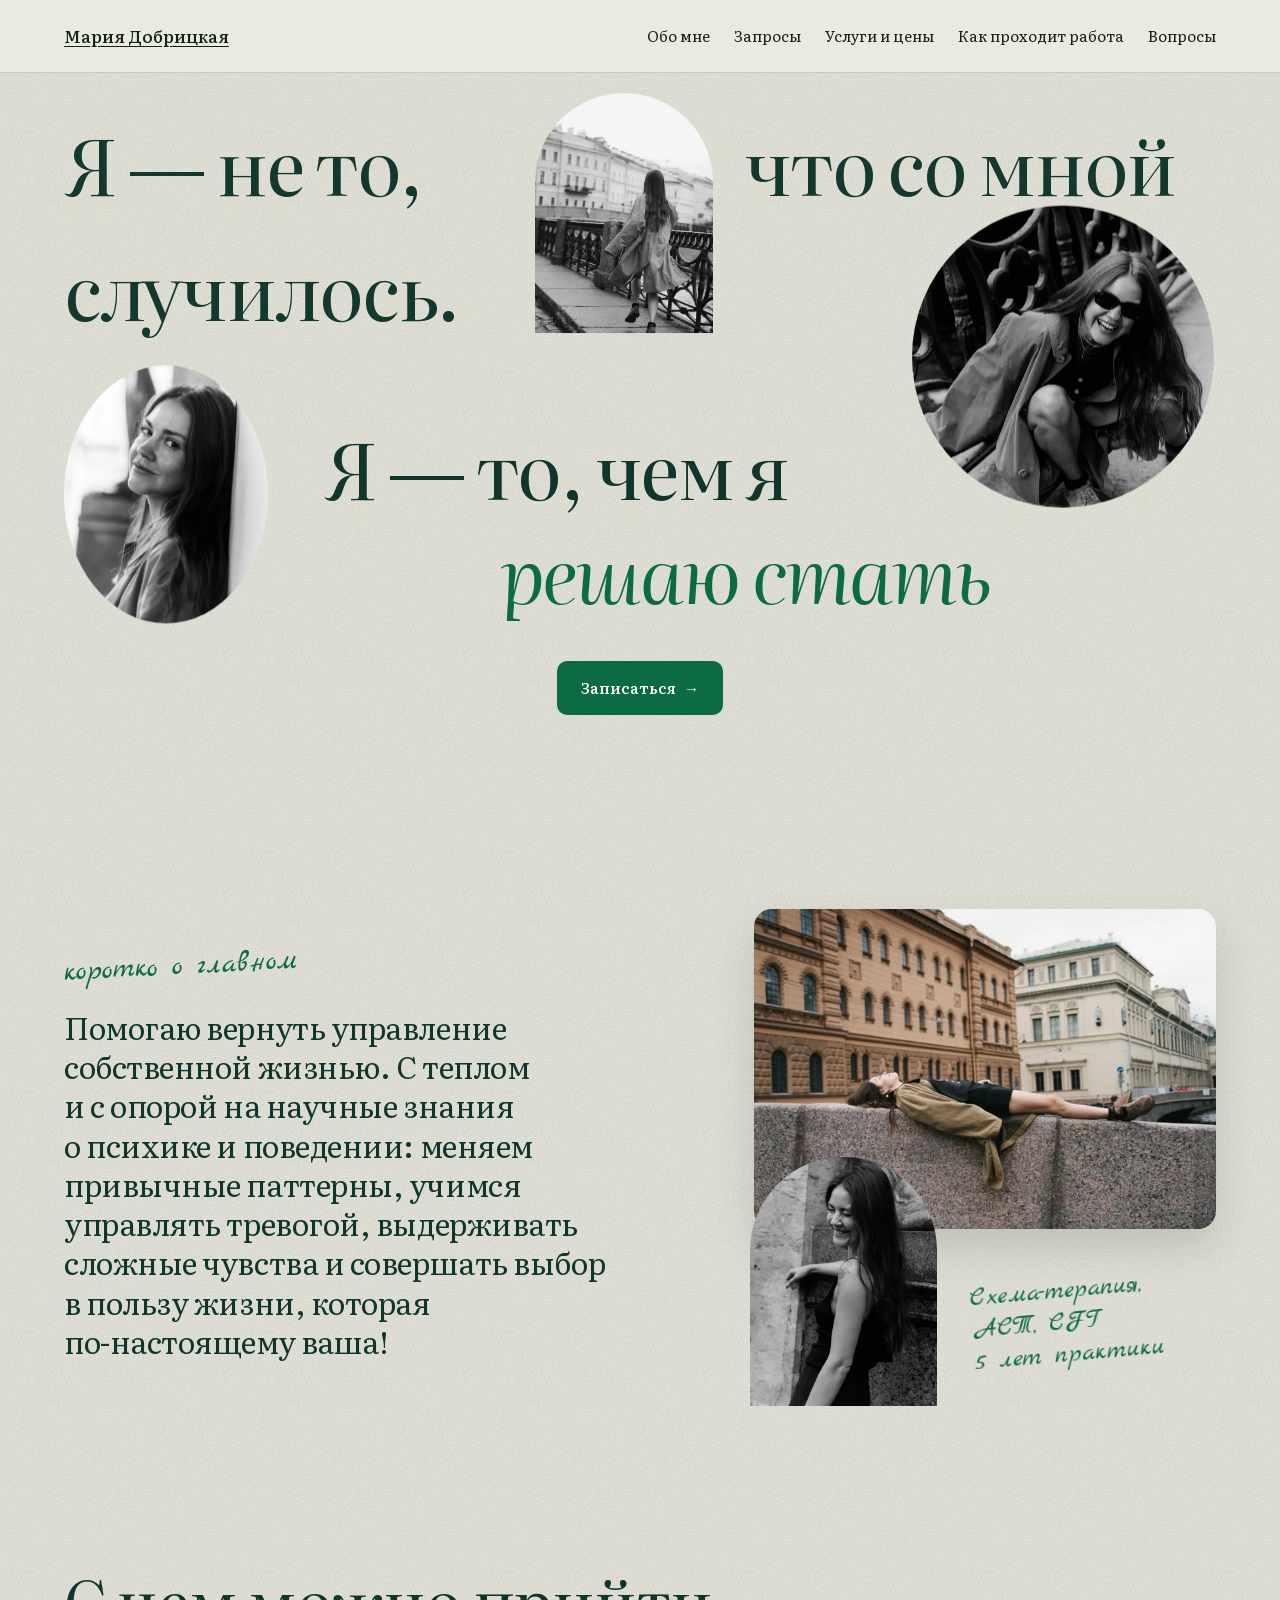
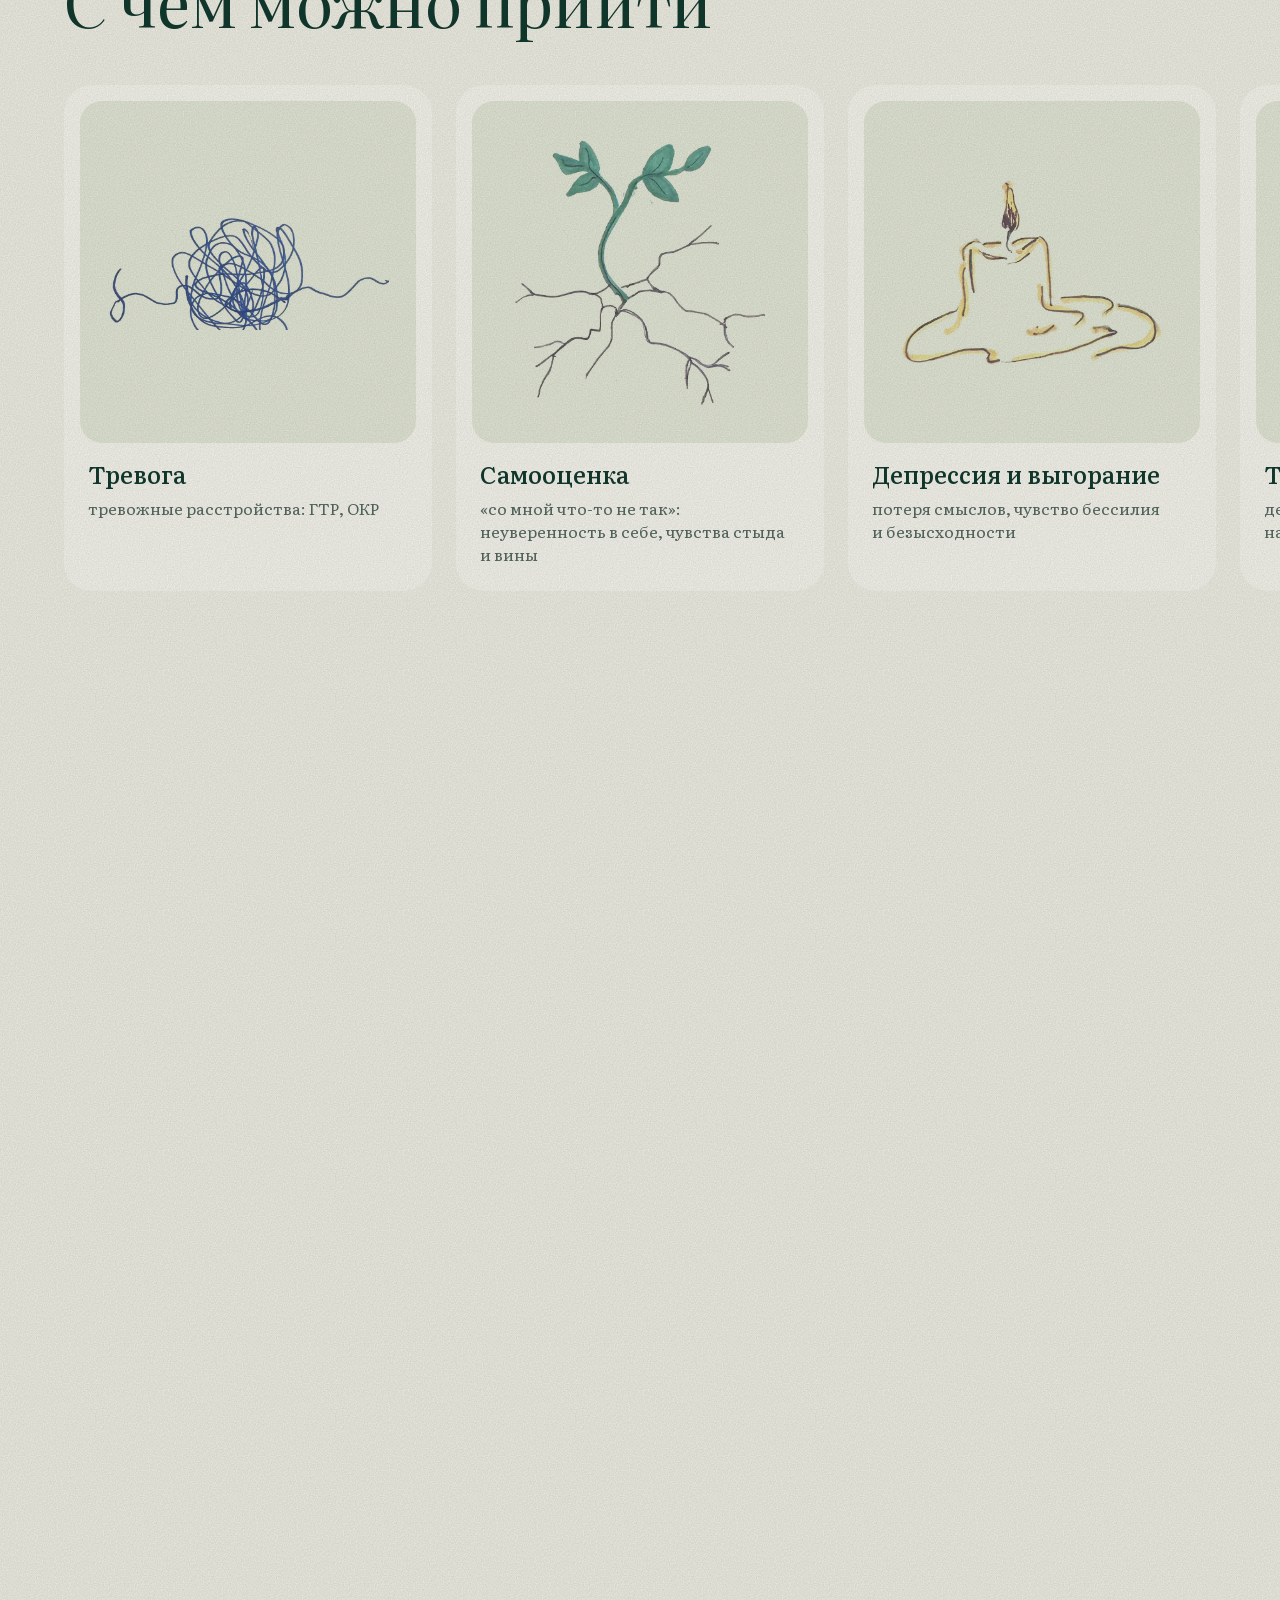
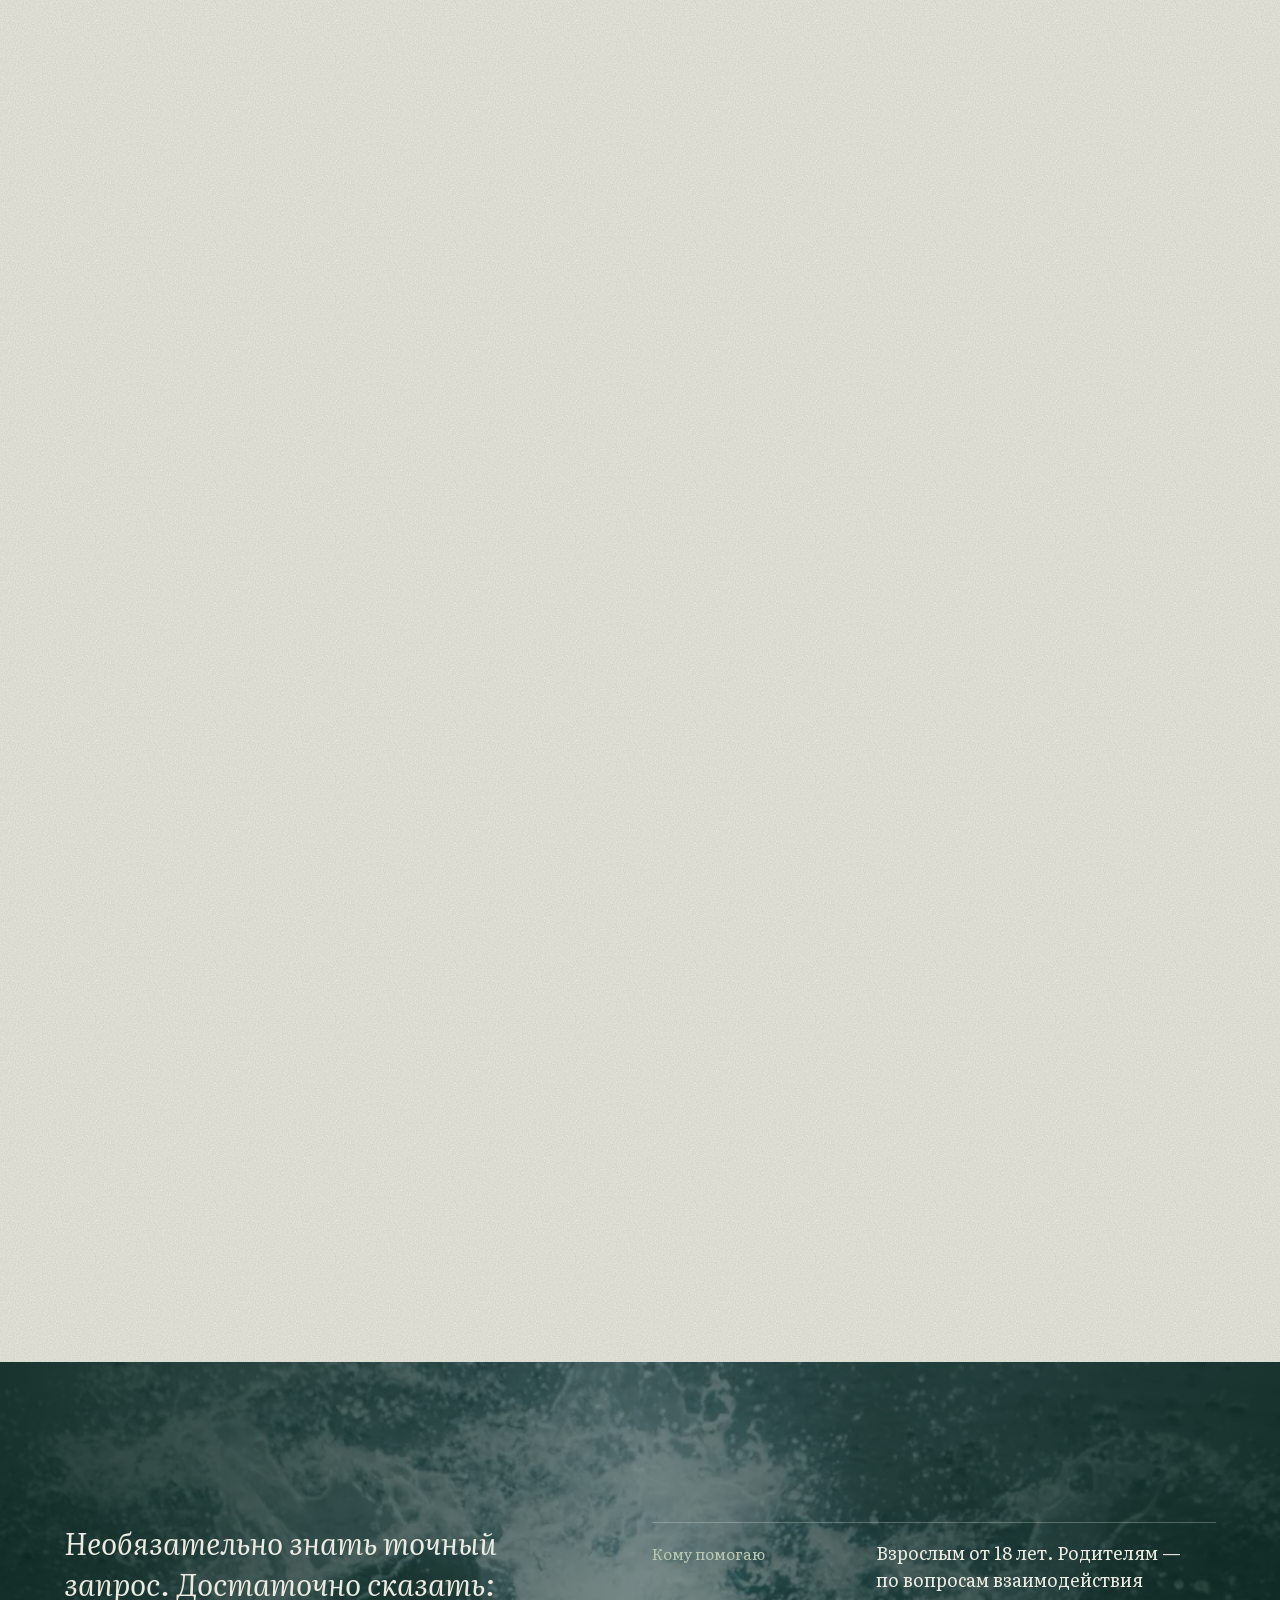
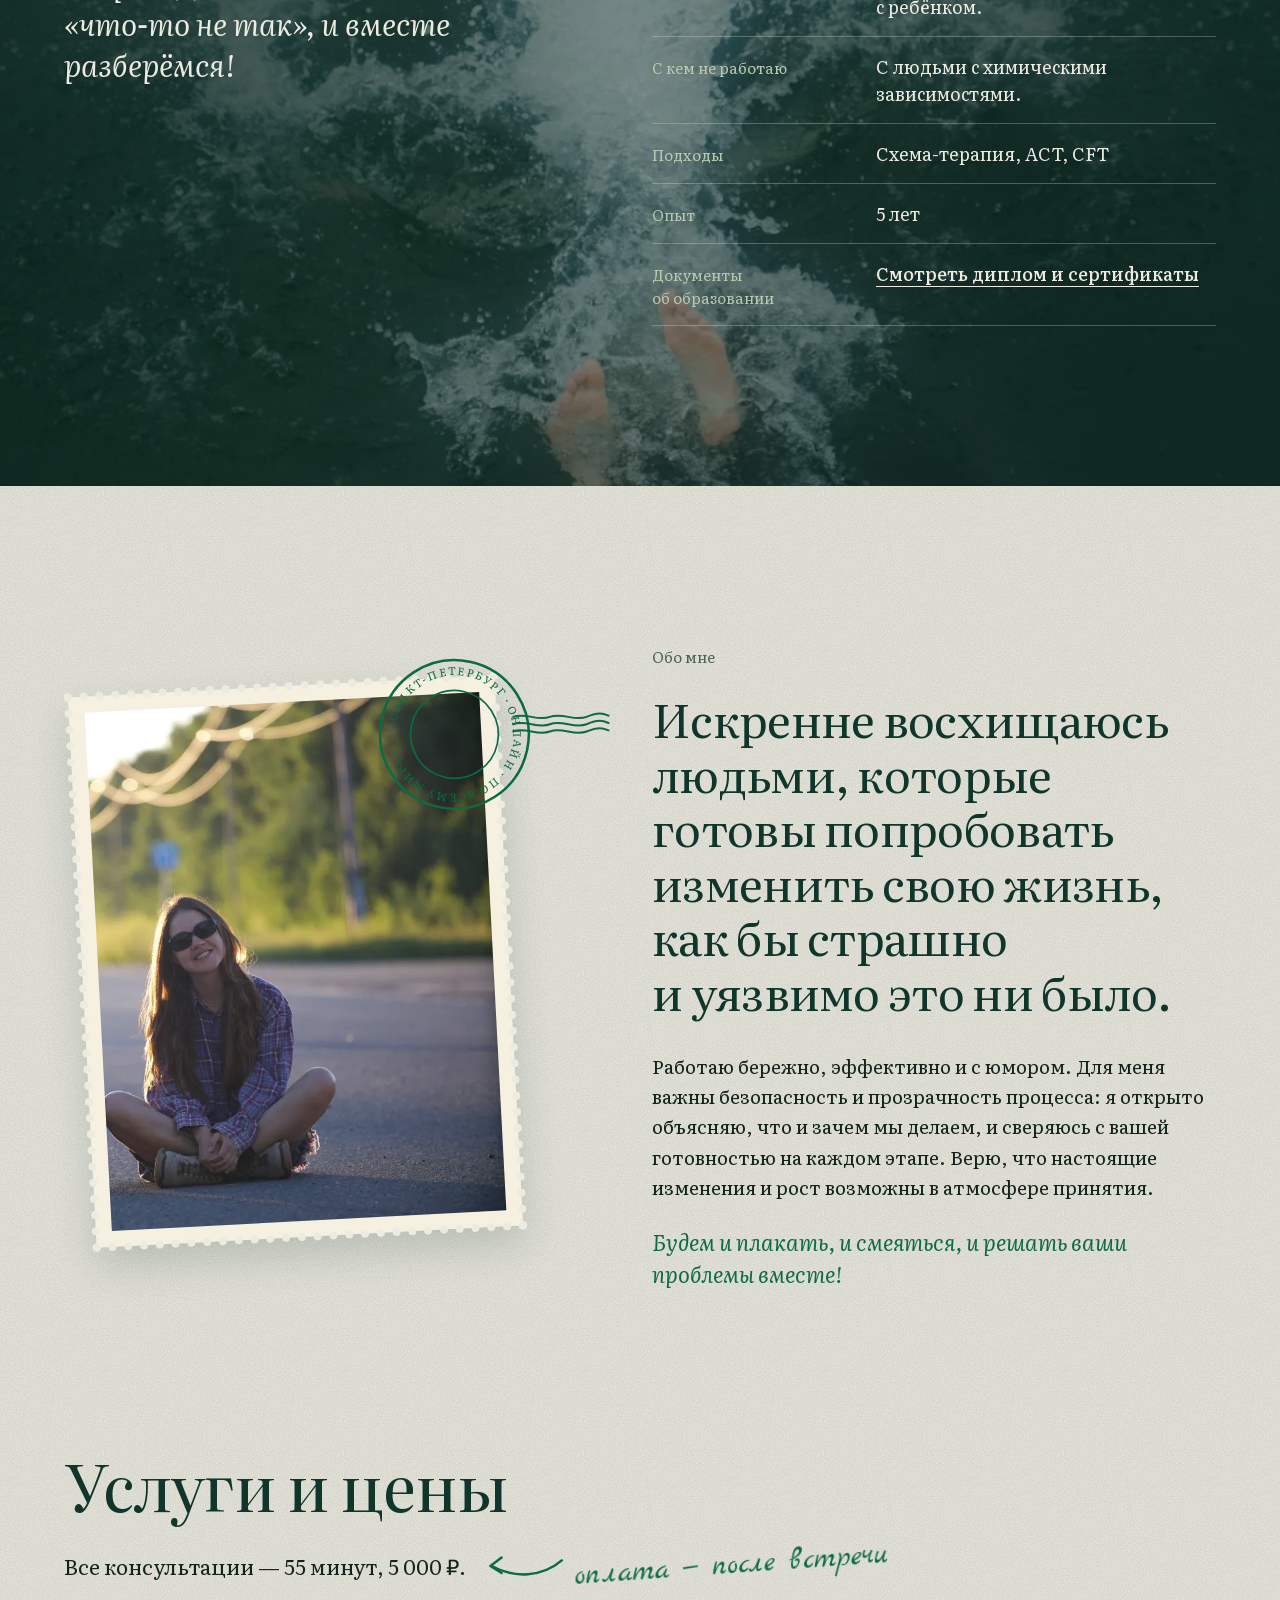
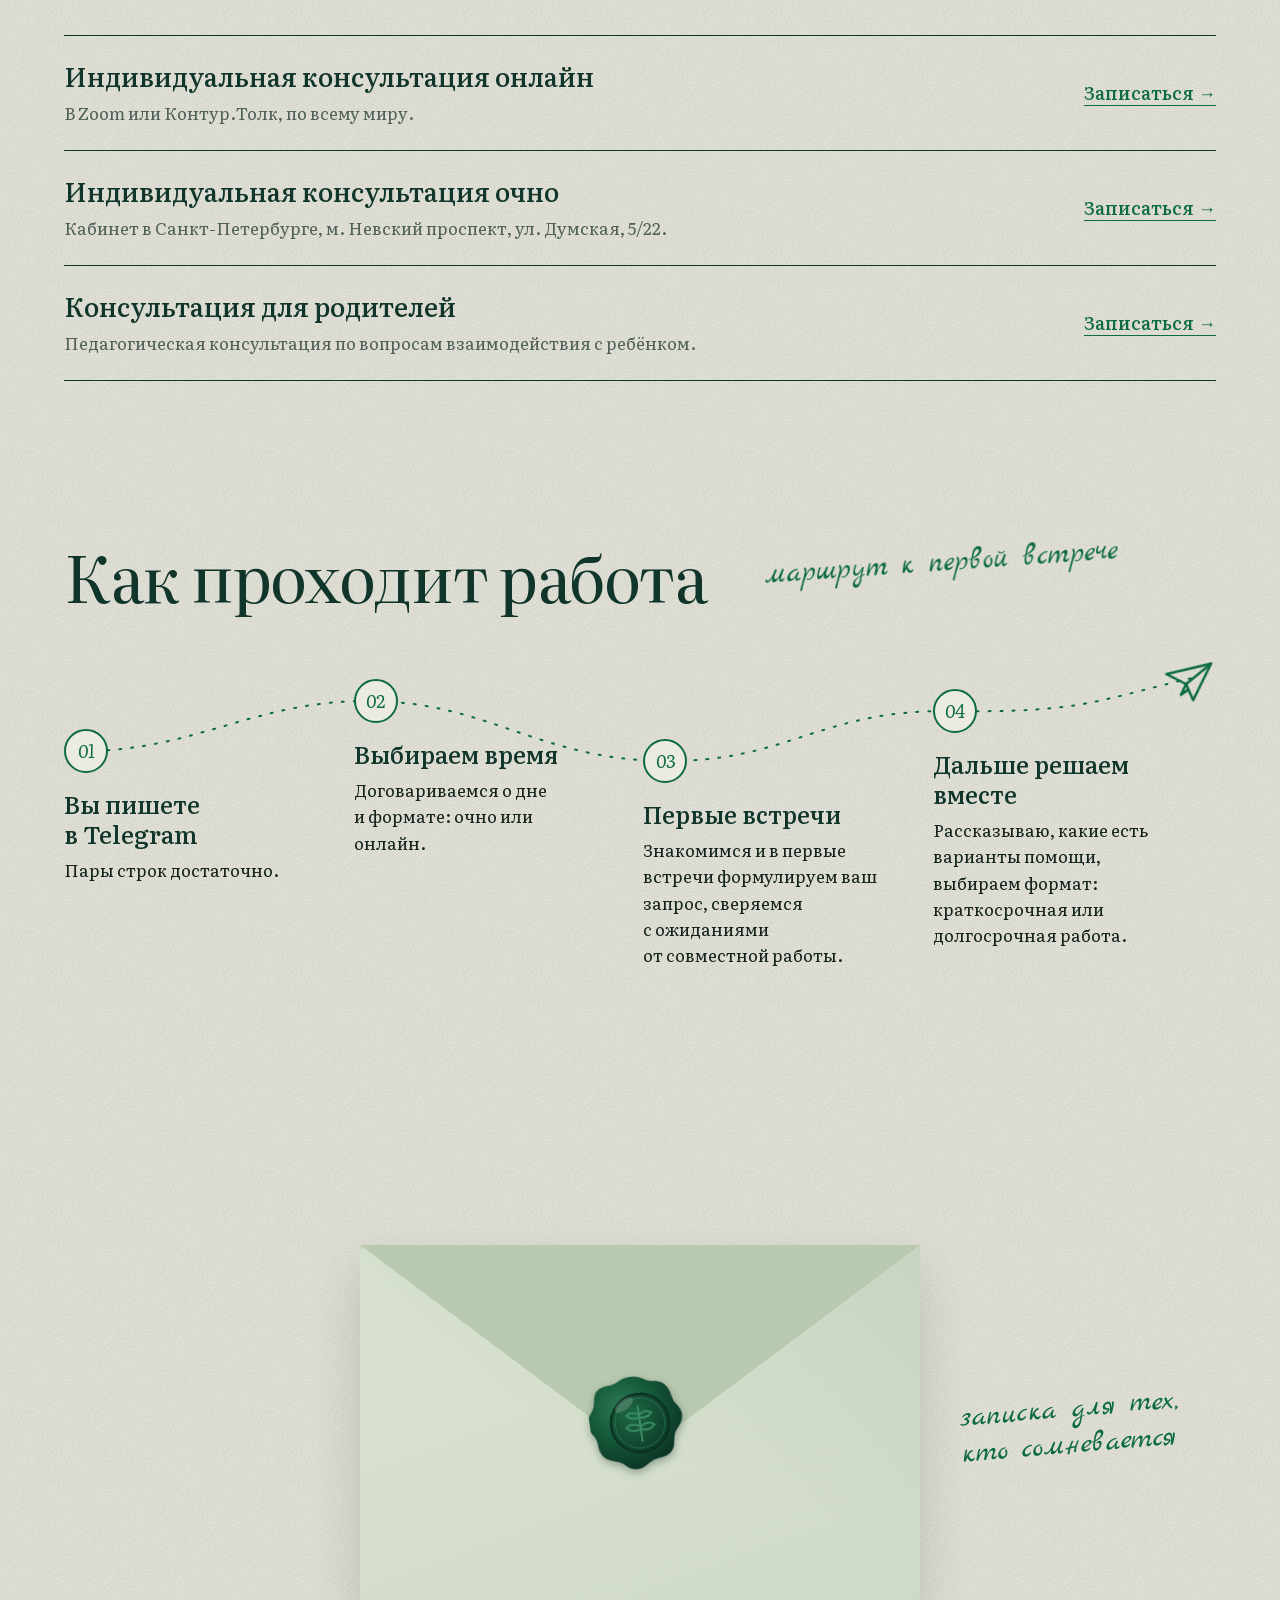
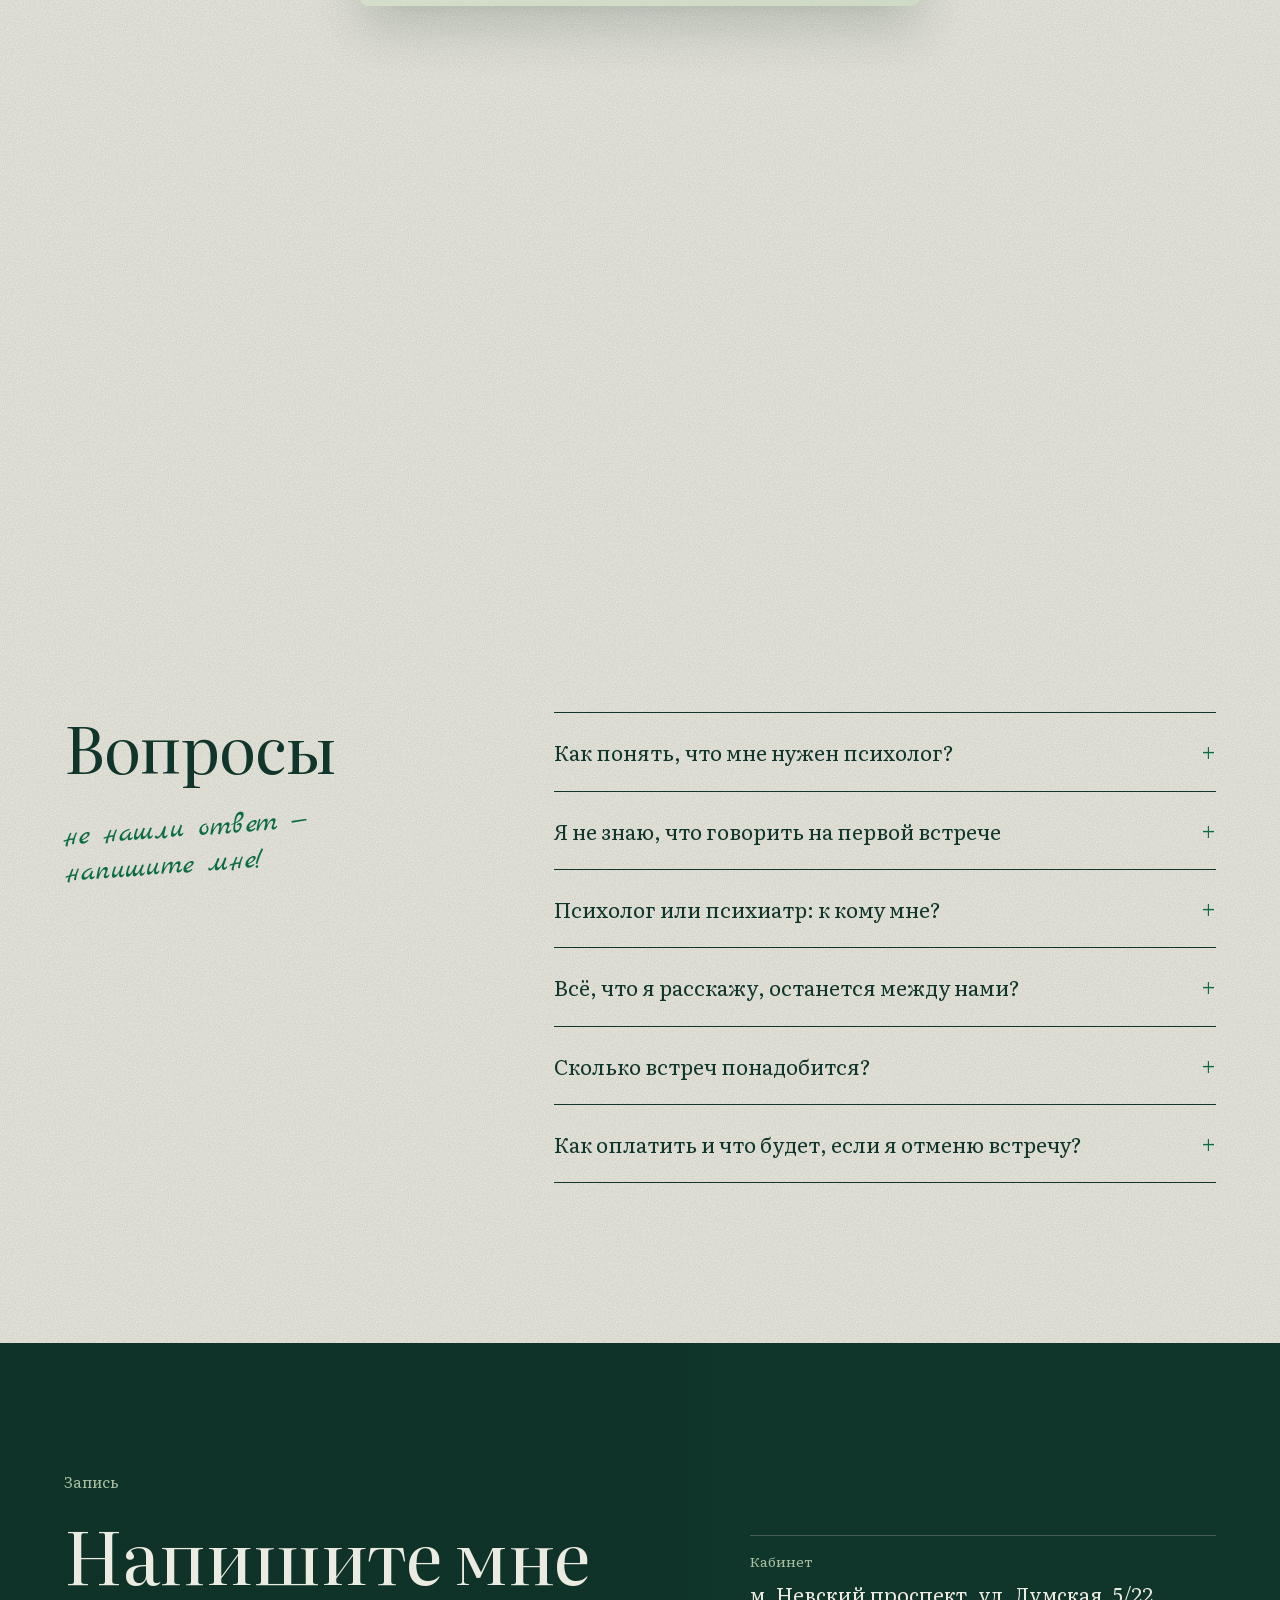
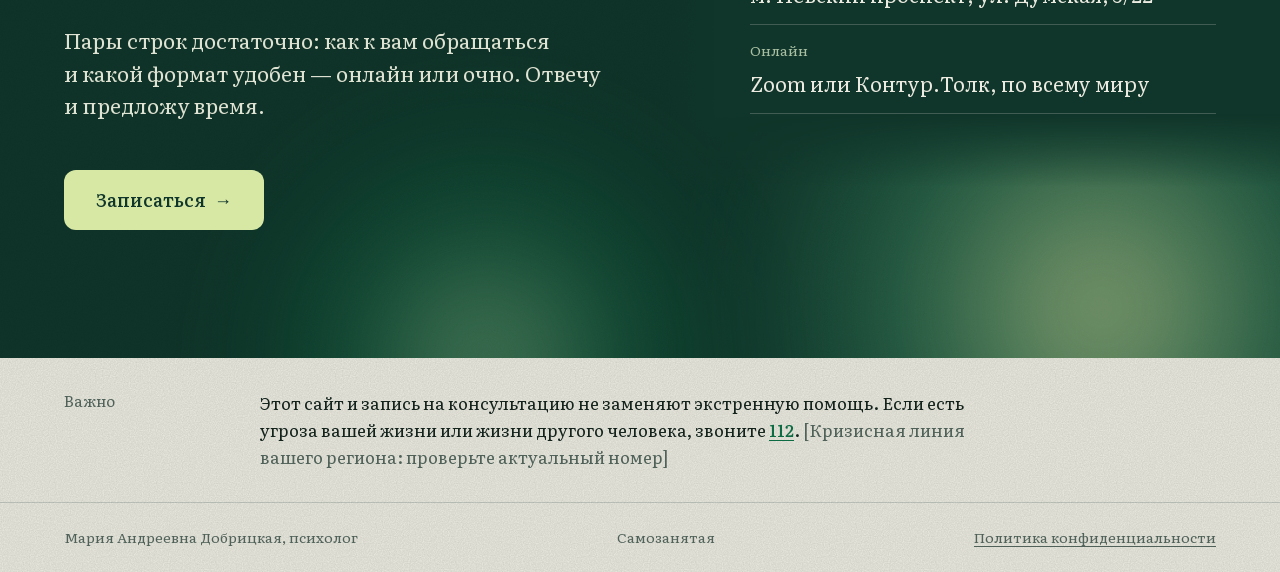
==== commit 5f7b667d: "Warmer intro phrase, creds note on three lines, ACT in the same handwriting Co-Authored-By: Claude O" ====
--- a/index.html
+++ b/index.html
@@ -64,10 +64,10 @@
     <section class="sec short">
       <div class="short__text">
         <p class="note short__note">коротко о&nbsp;главном</p>
-        <h2 class="short__phrase">Помогаю вернуть управление собственной жизнью. Без волшебства, но&nbsp;с&nbsp;опорой на&nbsp;научные знания о&nbsp;психике и&nbsp;поведении: меняем привычные паттерны, учимся управлять тревогой, выдерживать сложные чувства и&nbsp;совершать выбор в&nbsp;пользу жизни, которая <span class="nowrap">по-настоящему</span> ваша!</h2>
+        <h2 class="short__phrase">Помогаю вернуть управление собственной жизнью. С&nbsp;теплом и&nbsp;с&nbsp;опорой на&nbsp;научные знания о&nbsp;психике и&nbsp;поведении: меняем привычные паттерны, учимся управлять тревогой, выдерживать сложные чувства и&nbsp;совершать выбор в&nbsp;пользу жизни, которая <span class="nowrap">по-настоящему</span> ваша!</h2>
       </div>
       <div class="short__photos">
-        <p class="note short__creds"><span>Схема-терапия,</span> <span>ACT, CFT</span> <span>5&nbsp;лет практики</span></p>
+        <p class="note short__creds"><span>Схема-терапия,</span> <span><span aria-hidden="true">АСТ</span><span class="visually-hidden">ACT</span>, CFT</span> <span>5&nbsp;лет практики</span></p>
         <img class="short__lying" src="assets/photos/r-lying-1200.webp" srcset="assets/photos/r-lying-600.webp 600w, assets/photos/r-lying-1200.webp 1200w" sizes="(max-width: 1099px) 90vw, 520px" alt="Мария лежит на гранитном парапете набережной" width="1200" height="800" loading="lazy">
         <img class="short__wall" src="assets/photos/r-wall-1200.webp" srcset="assets/photos/r-wall-600.webp 600w, assets/photos/r-wall-1200.webp 1200w" sizes="(max-width: 1099px) 40vw, 210px" alt="Мария смеётся у каменной стены" width="1200" height="1500" loading="lazy">
       </div>
--- a/assets/styles.css
+++ b/assets/styles.css
@@ -715,8 +715,8 @@
 .short__creds { position: absolute; z-index: 6; left: calc(160 * var(--k)); bottom: calc(24 * var(--k)); width: calc(190 * var(--k)); font-size: max(20px, calc(23 * var(--k))); line-height: 1.15; transform: rotate(-5deg); }
 @media (min-width: 1100px) {
   .short__creds { left: calc(250 * var(--k)); bottom: calc(40 * var(--k)); width: auto; font-size: max(22px, calc(30 * var(--k))); line-height: 1.2; white-space: nowrap; }
-  .short__creds span { display: block; }
-}
+}
+.short__creds > span { display: block; white-space: nowrap; }
 
 /* Заголовок только для поиска и экранных чтецов */
 .visually-hidden { position: absolute; width: 1px; height: 1px; margin: -1px; padding: 0; overflow: hidden; clip: rect(0 0 0 0); white-space: nowrap; border: 0; }
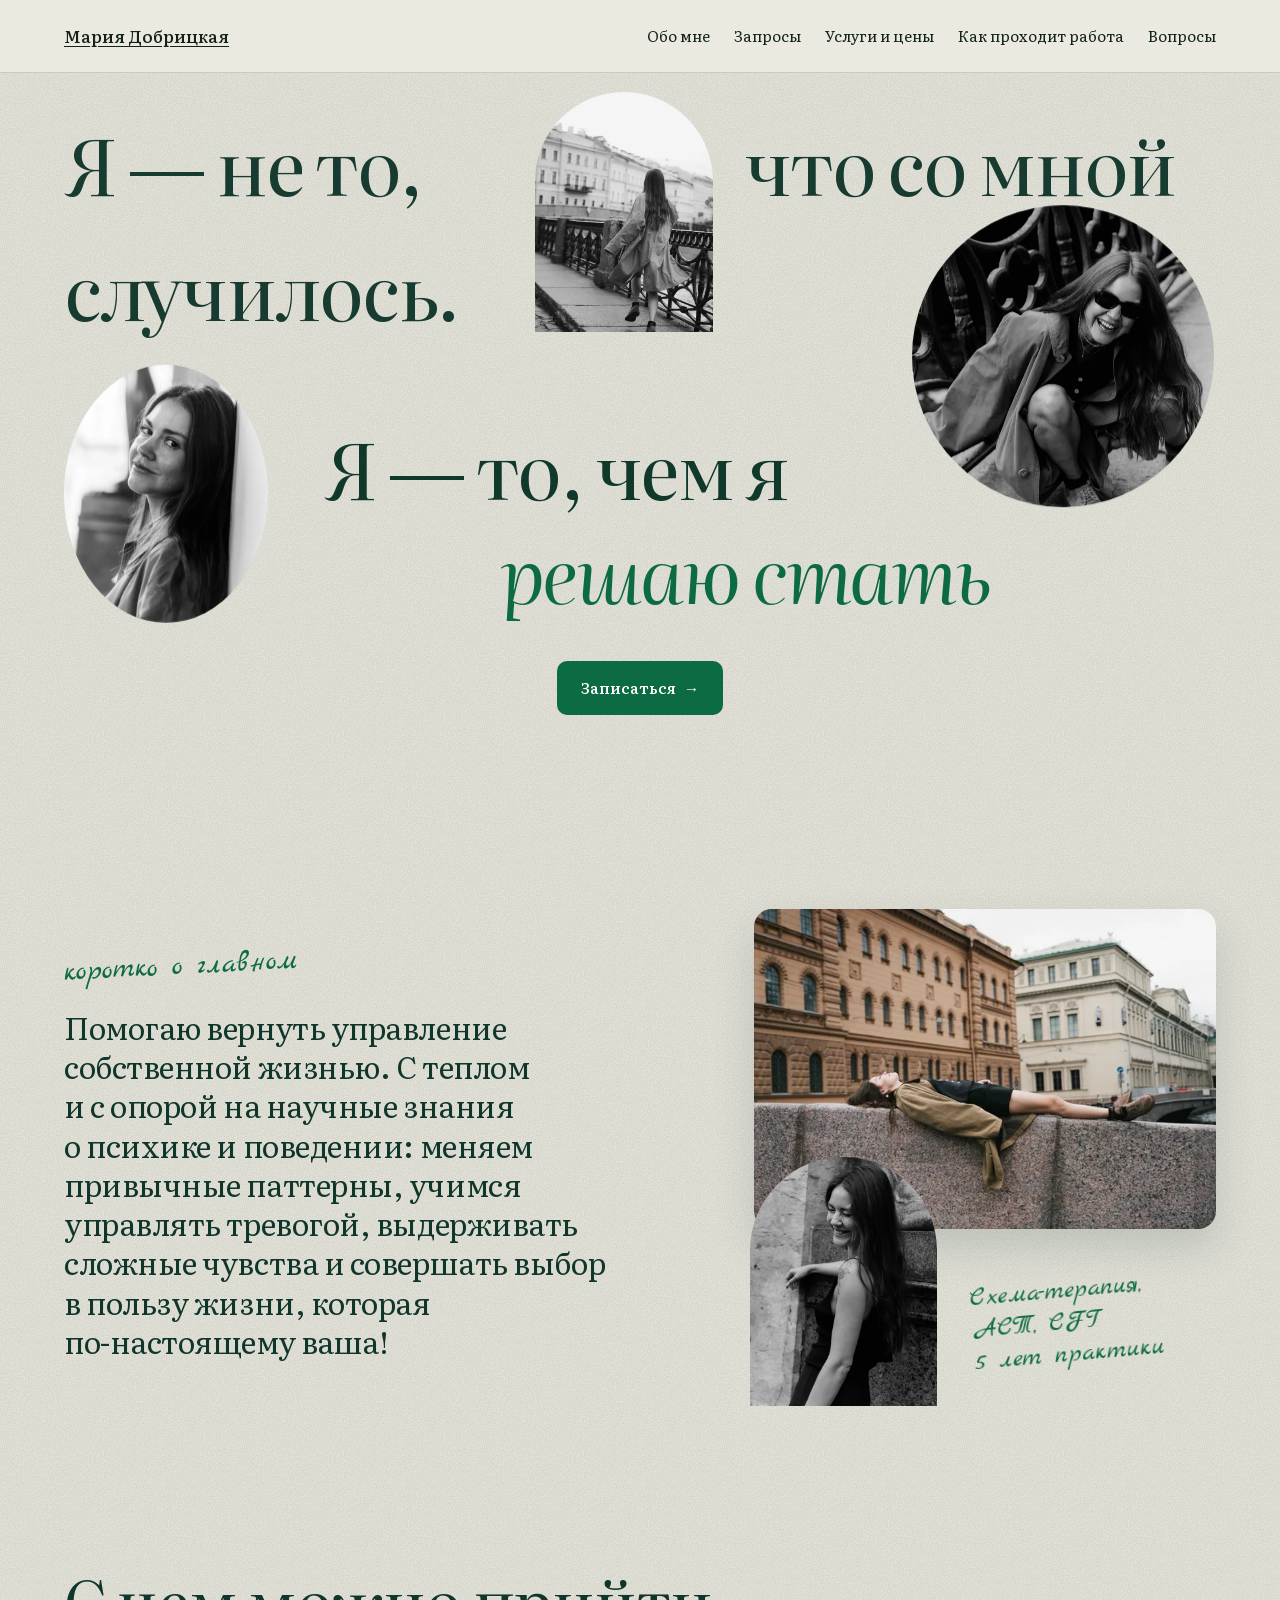
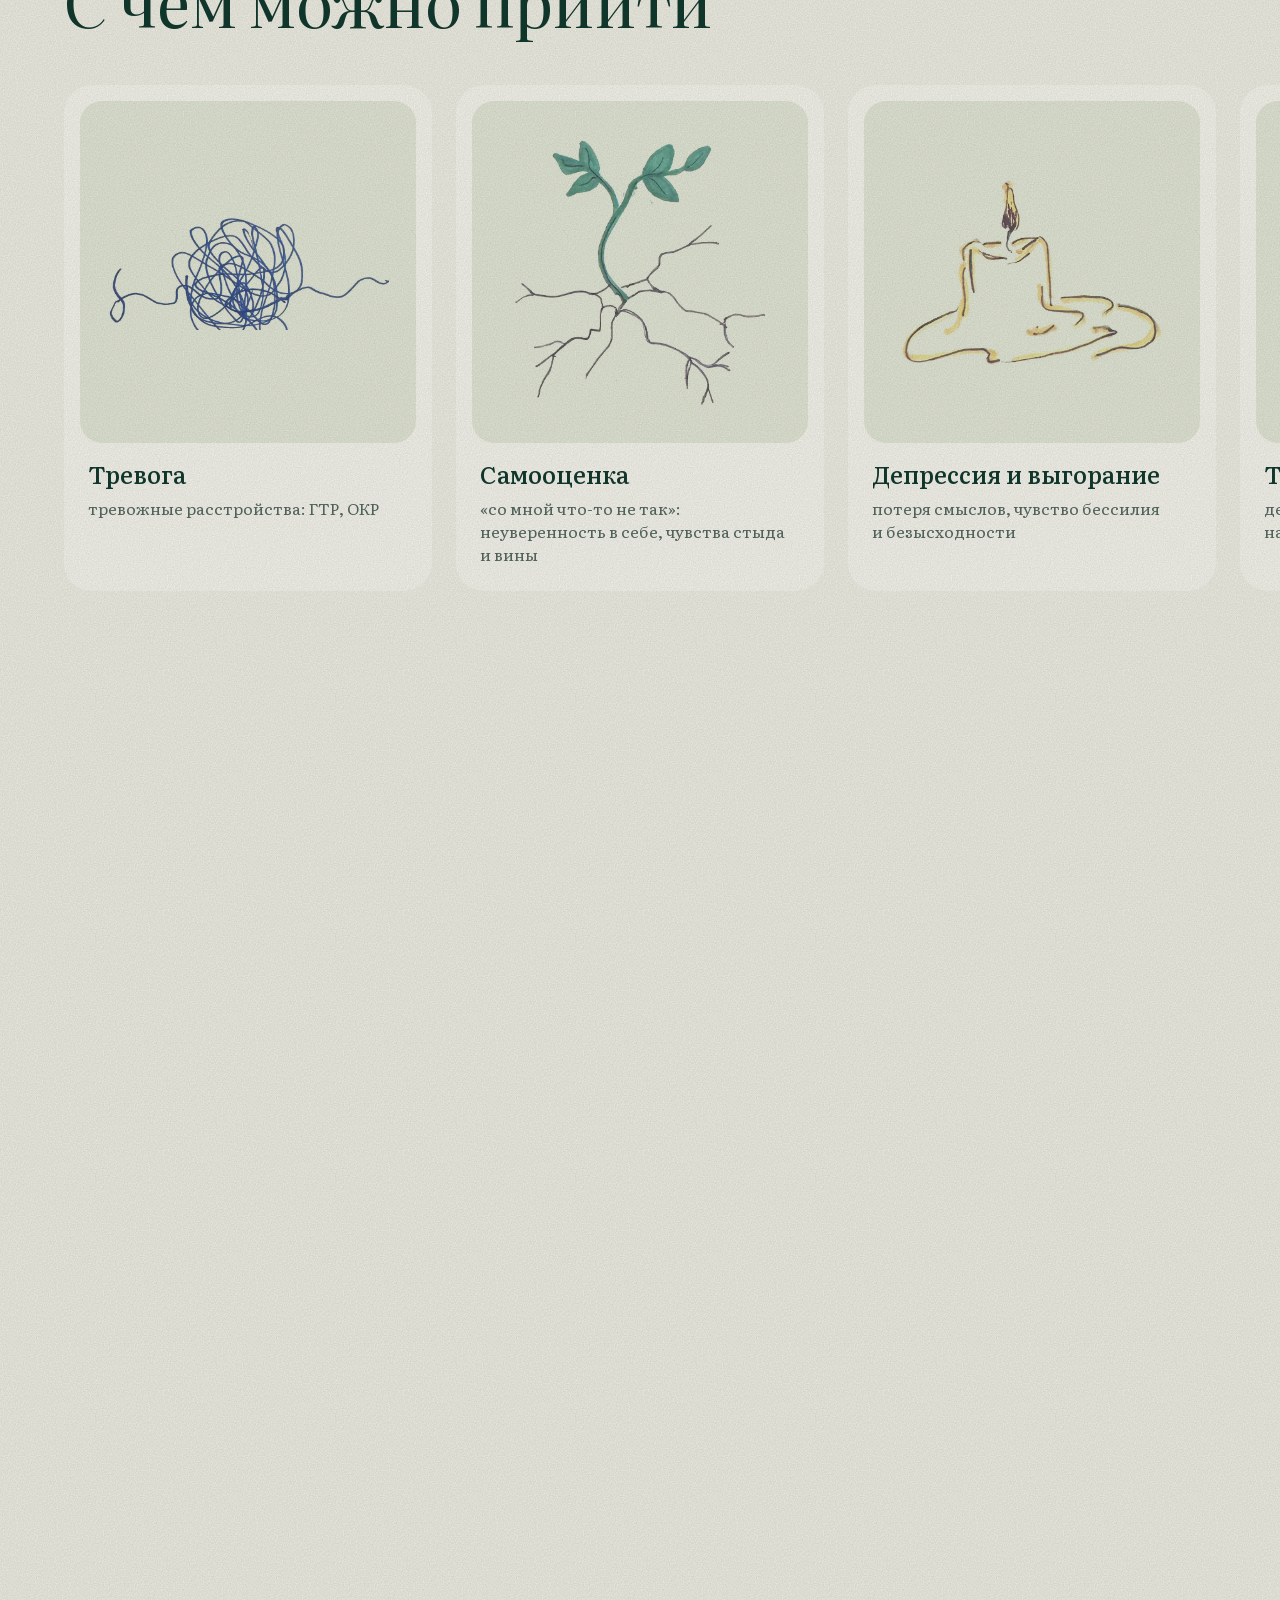
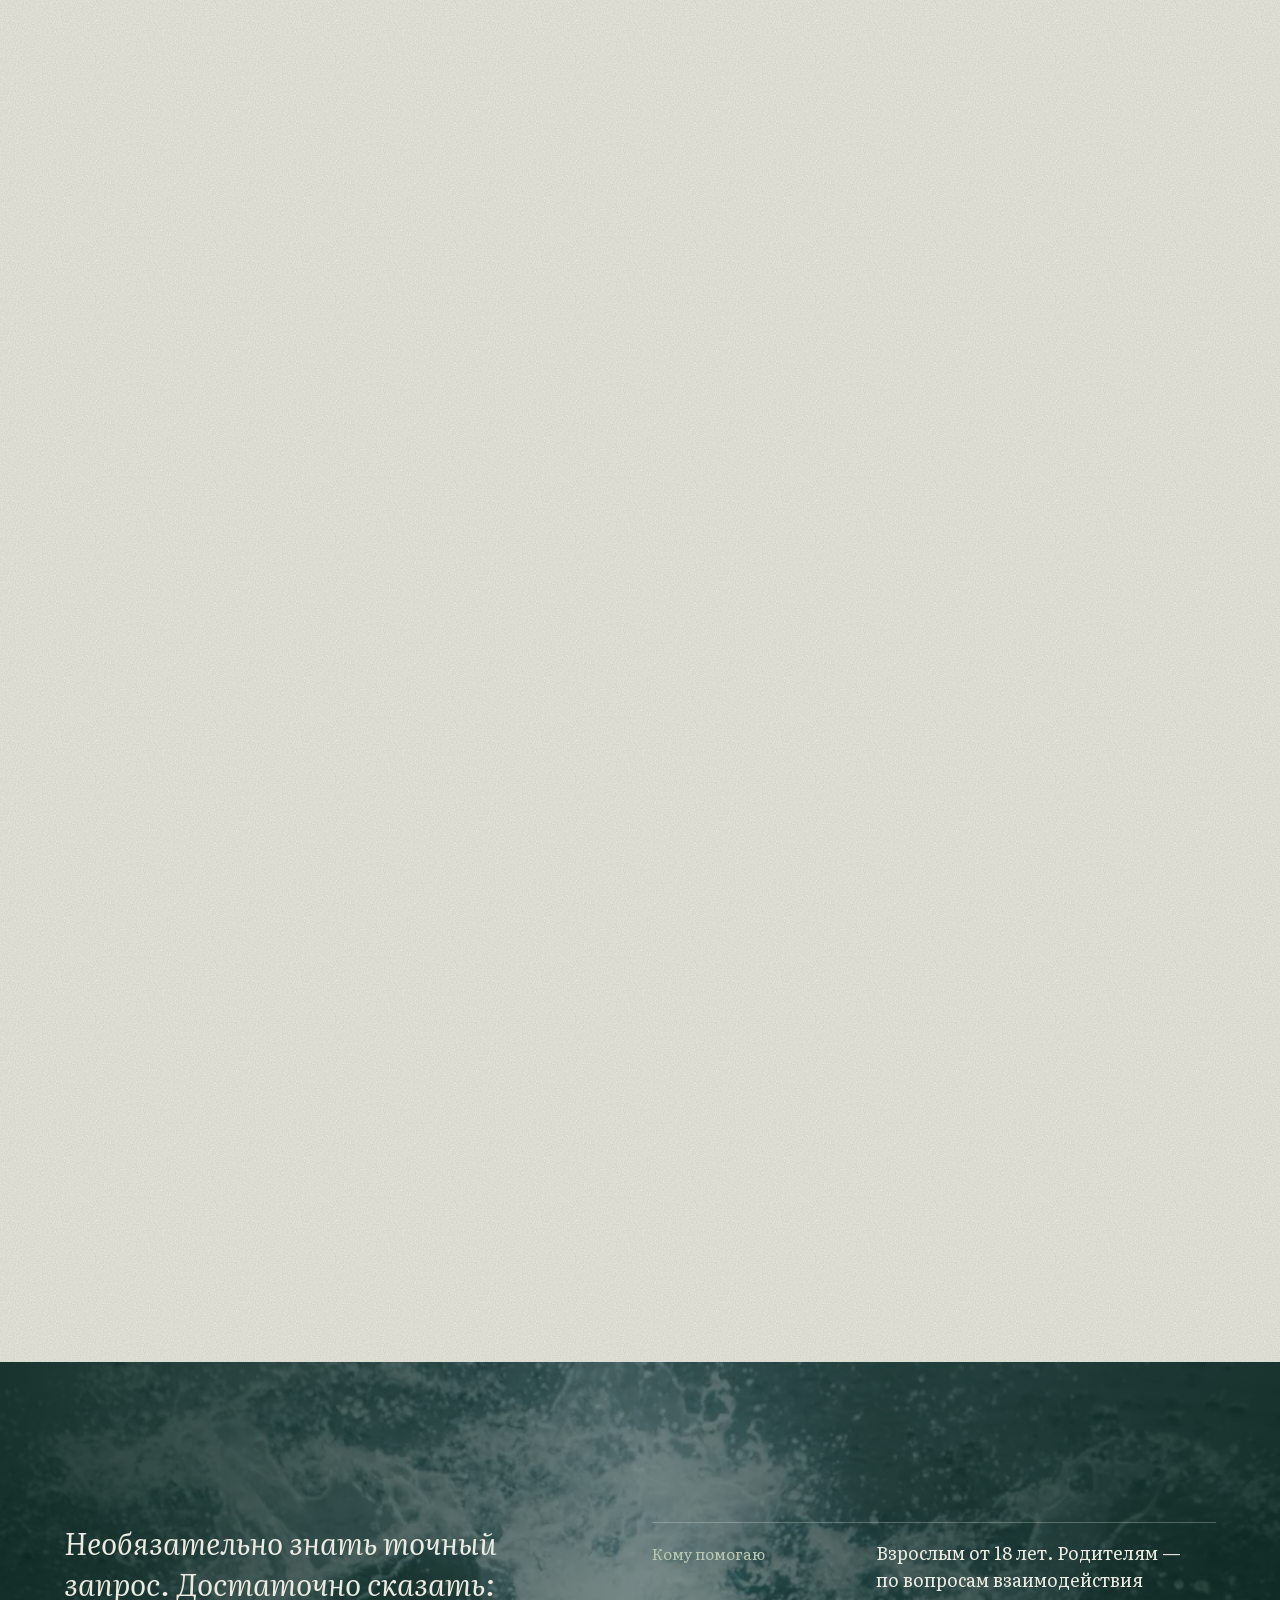
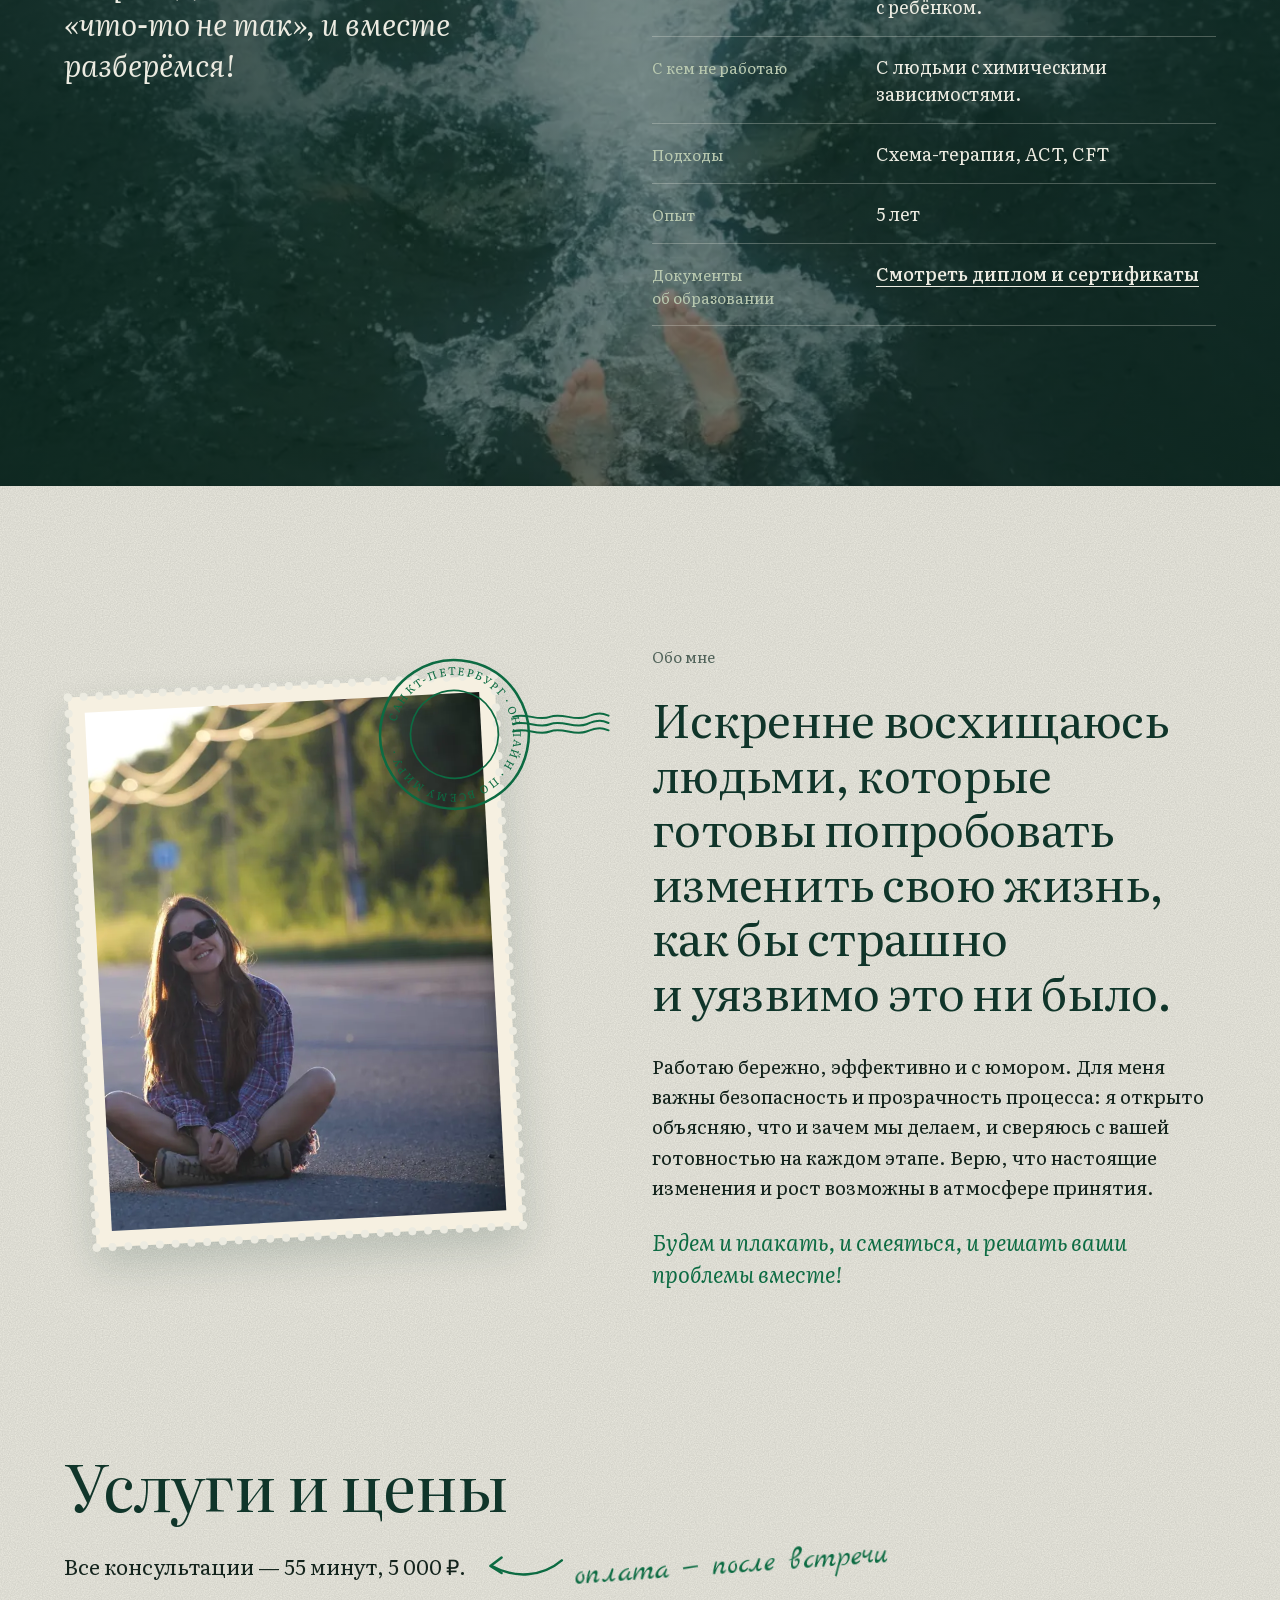
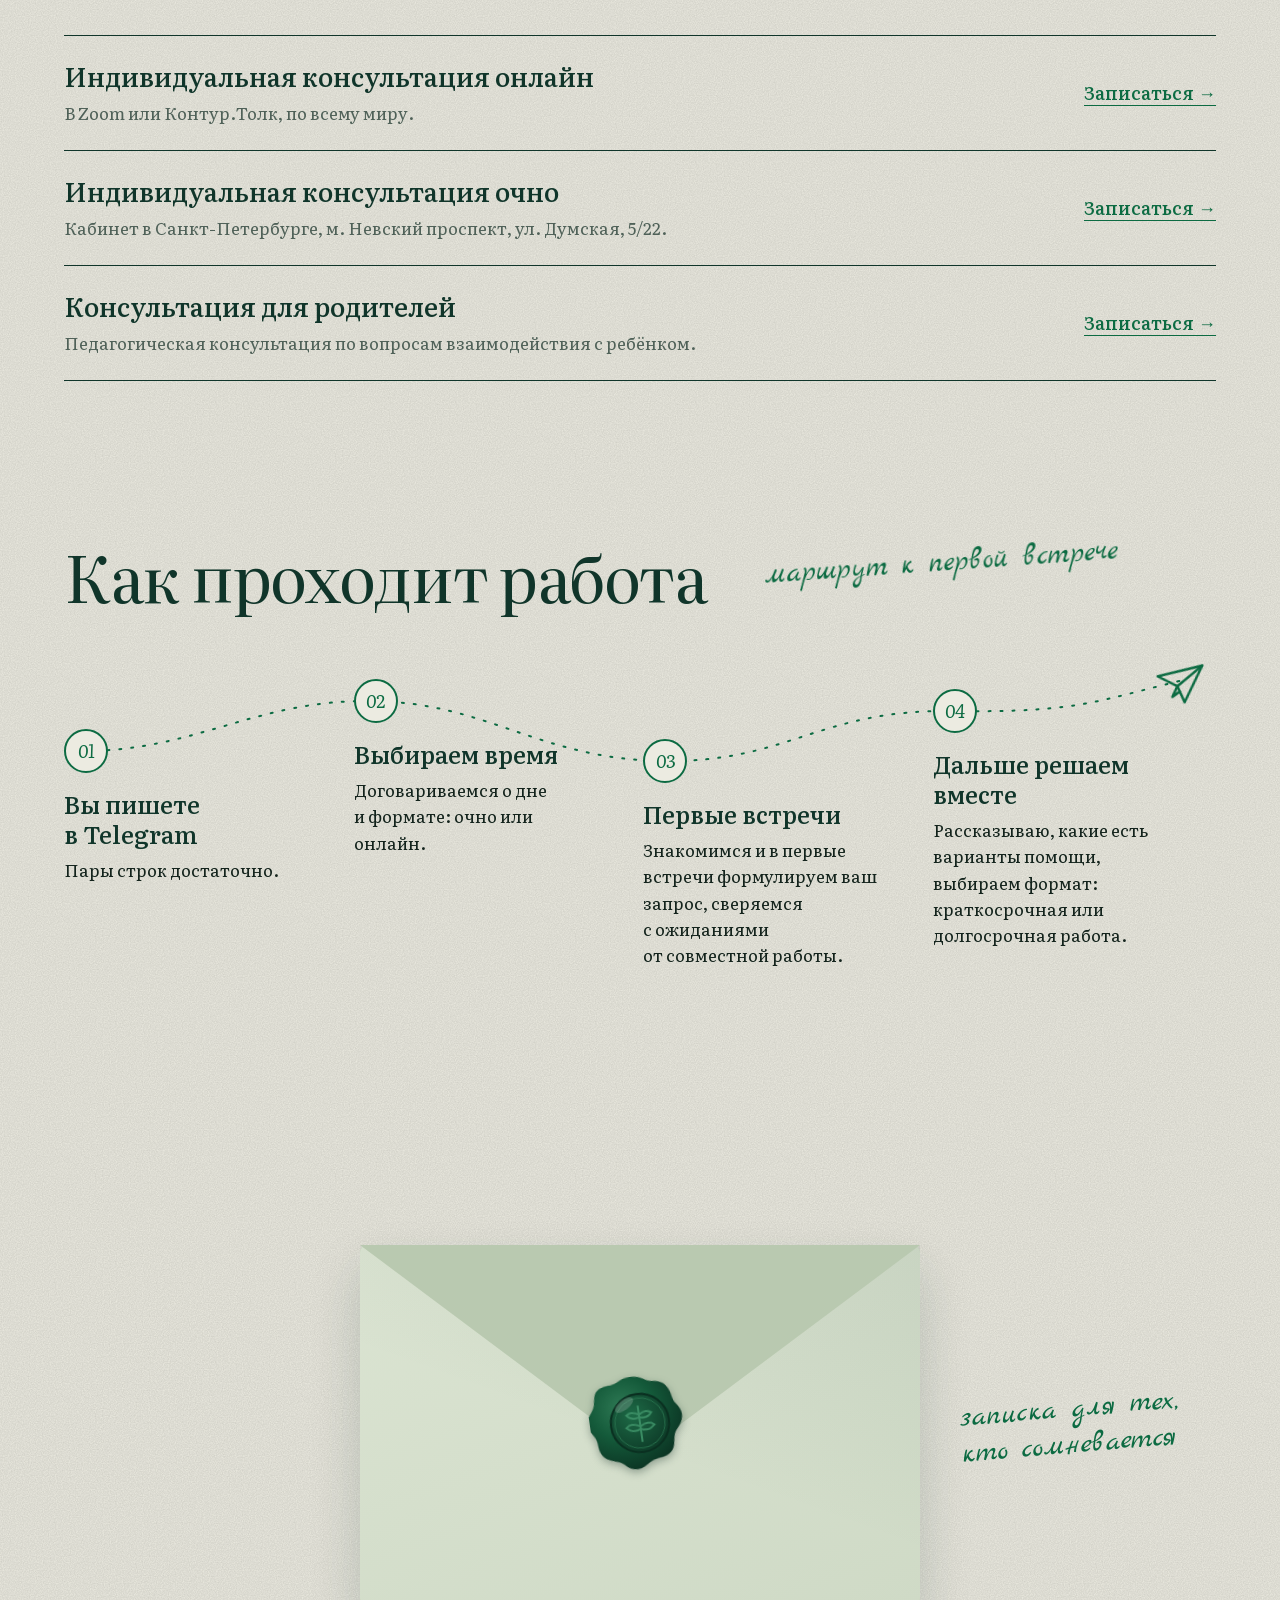
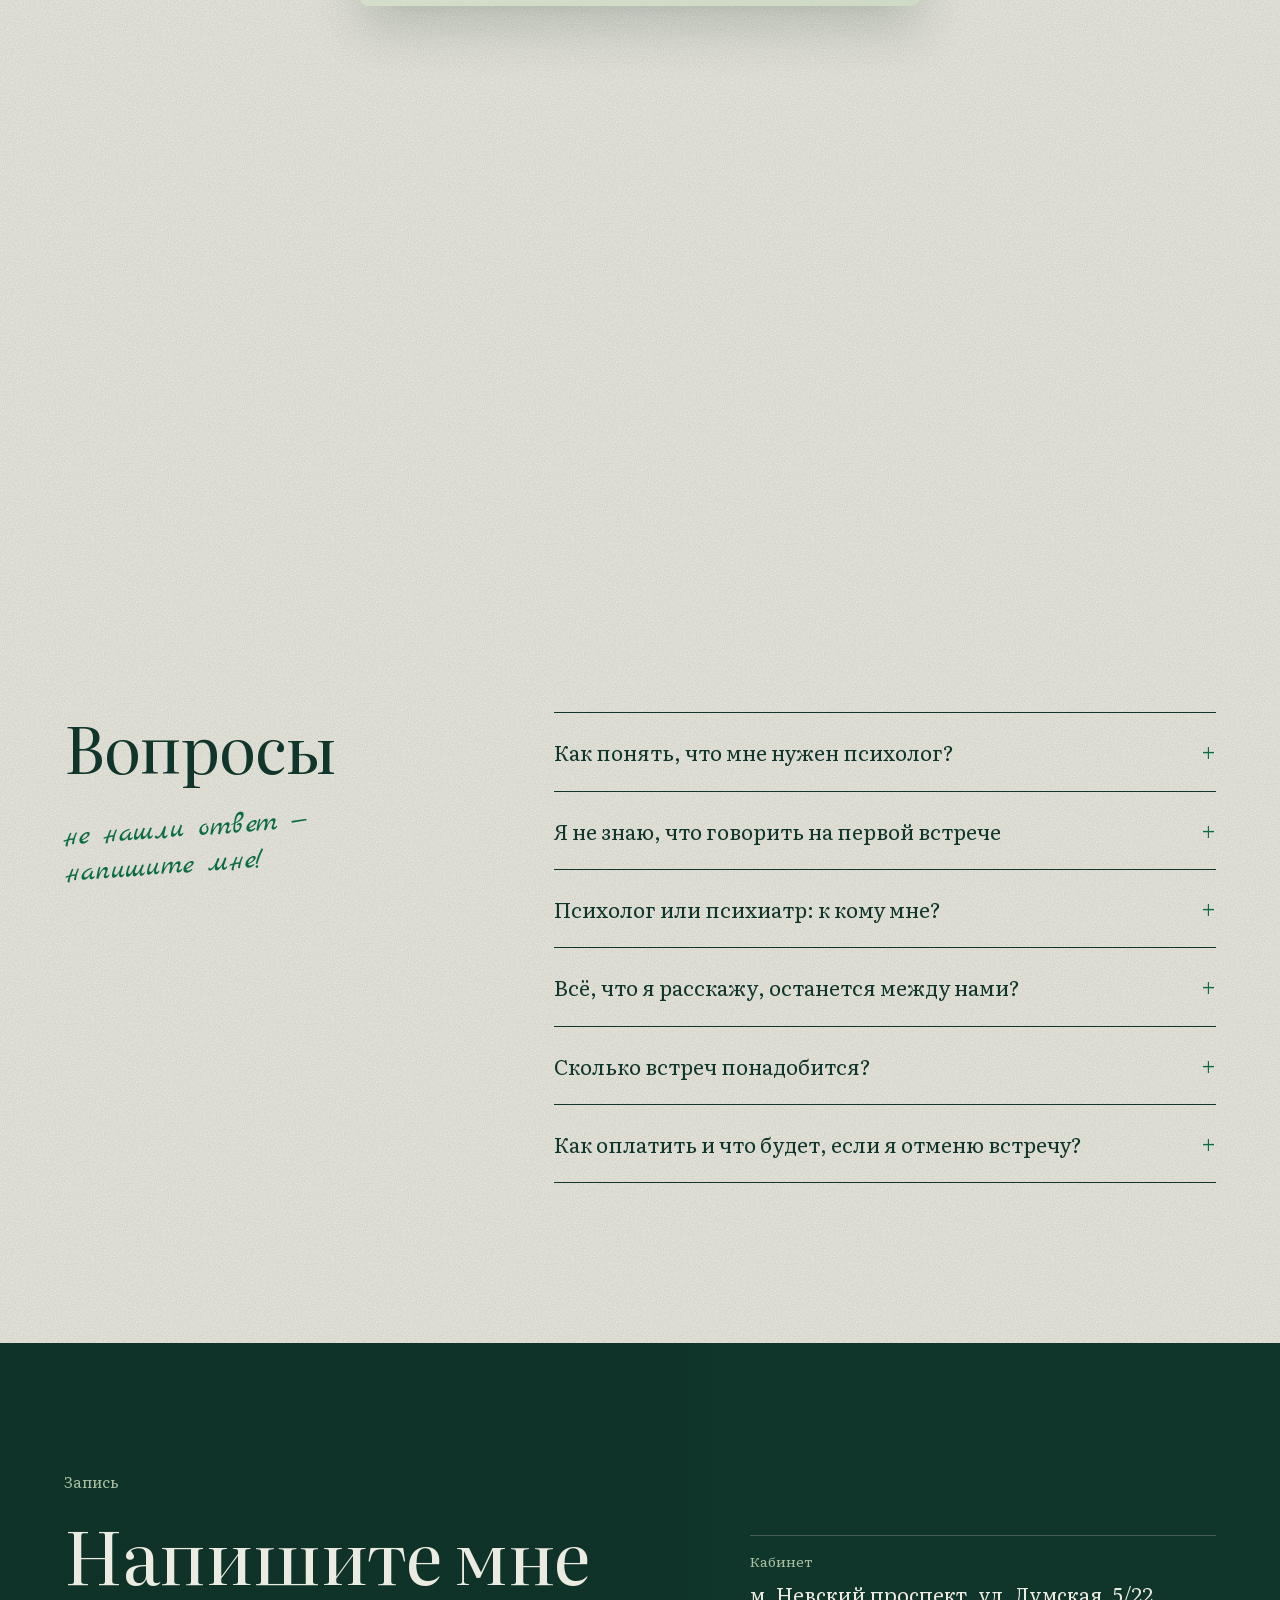
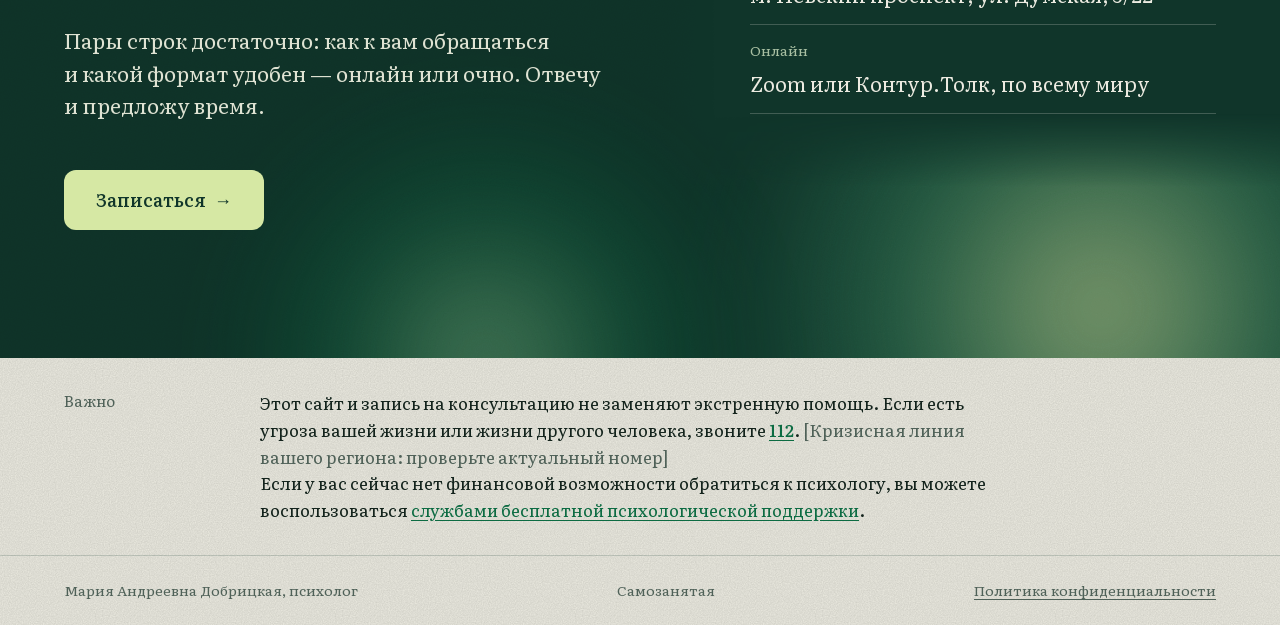
==== commit 6a2f1610: "Add a page with free psychological support services and link it from the bottom block Co-Authored-By" ====
--- a/index.html
+++ b/index.html
@@ -355,6 +355,7 @@
     <aside class="emergency" aria-label="Важно">
       <p class="label">Важно</p>
       <p class="emergency__text">Этот сайт и&nbsp;запись на&nbsp;консультацию не&nbsp;заменяют экстренную помощь. Если есть угроза вашей жизни или жизни другого человека, звоните <a href="tel:112"><strong>112</strong></a>. <span class="ph">[Кризисная линия вашего региона: проверьте актуальный номер]</span></p>
+      <p class="emergency__text">Если у&nbsp;вас сейчас нет финансовой возможности обратиться к&nbsp;психологу, вы можете воспользоваться <a class="emergency__link" href="help.html">службами бесплатной психологической поддержки</a>.</p>
     </aside>
   </main>
 
--- a/assets/styles.css
+++ b/assets/styles.css
@@ -367,6 +367,13 @@
 .legal h2 { font: 500 21px/1.25 var(--f-body); color: var(--forest); margin: 48px 0 16px; scroll-margin-top: 80px; }
 .legal p, .legal ul { margin-bottom: 16px; }
 .legal ul { list-style: "— "; padding-left: 24px; }
+.help { list-style: none !important; padding: 0 !important; display: grid; gap: 14px; }
+.help li { display: grid; gap: 2px; }
+.help__contact { font-weight: 500; color: var(--forest); overflow-wrap: anywhere; }
+.help__contact a { color: var(--green); }
+.help__what { color: var(--ink, inherit); }
+.help__mail { font-weight: 400; user-select: all; }
+.emergency .emergency__link { display: inline; padding: 0; margin: 0; line-height: inherit; text-decoration: underline; text-underline-offset: 3px; }
 .legal__note { padding: 16px 24px; background: var(--paper-deep); border-radius: 18px; font-size: .9375rem; }
 
 /* Первый экран до 1099 px: одна раскладка, на планшете по центру. Экран должен помещаться целиком:
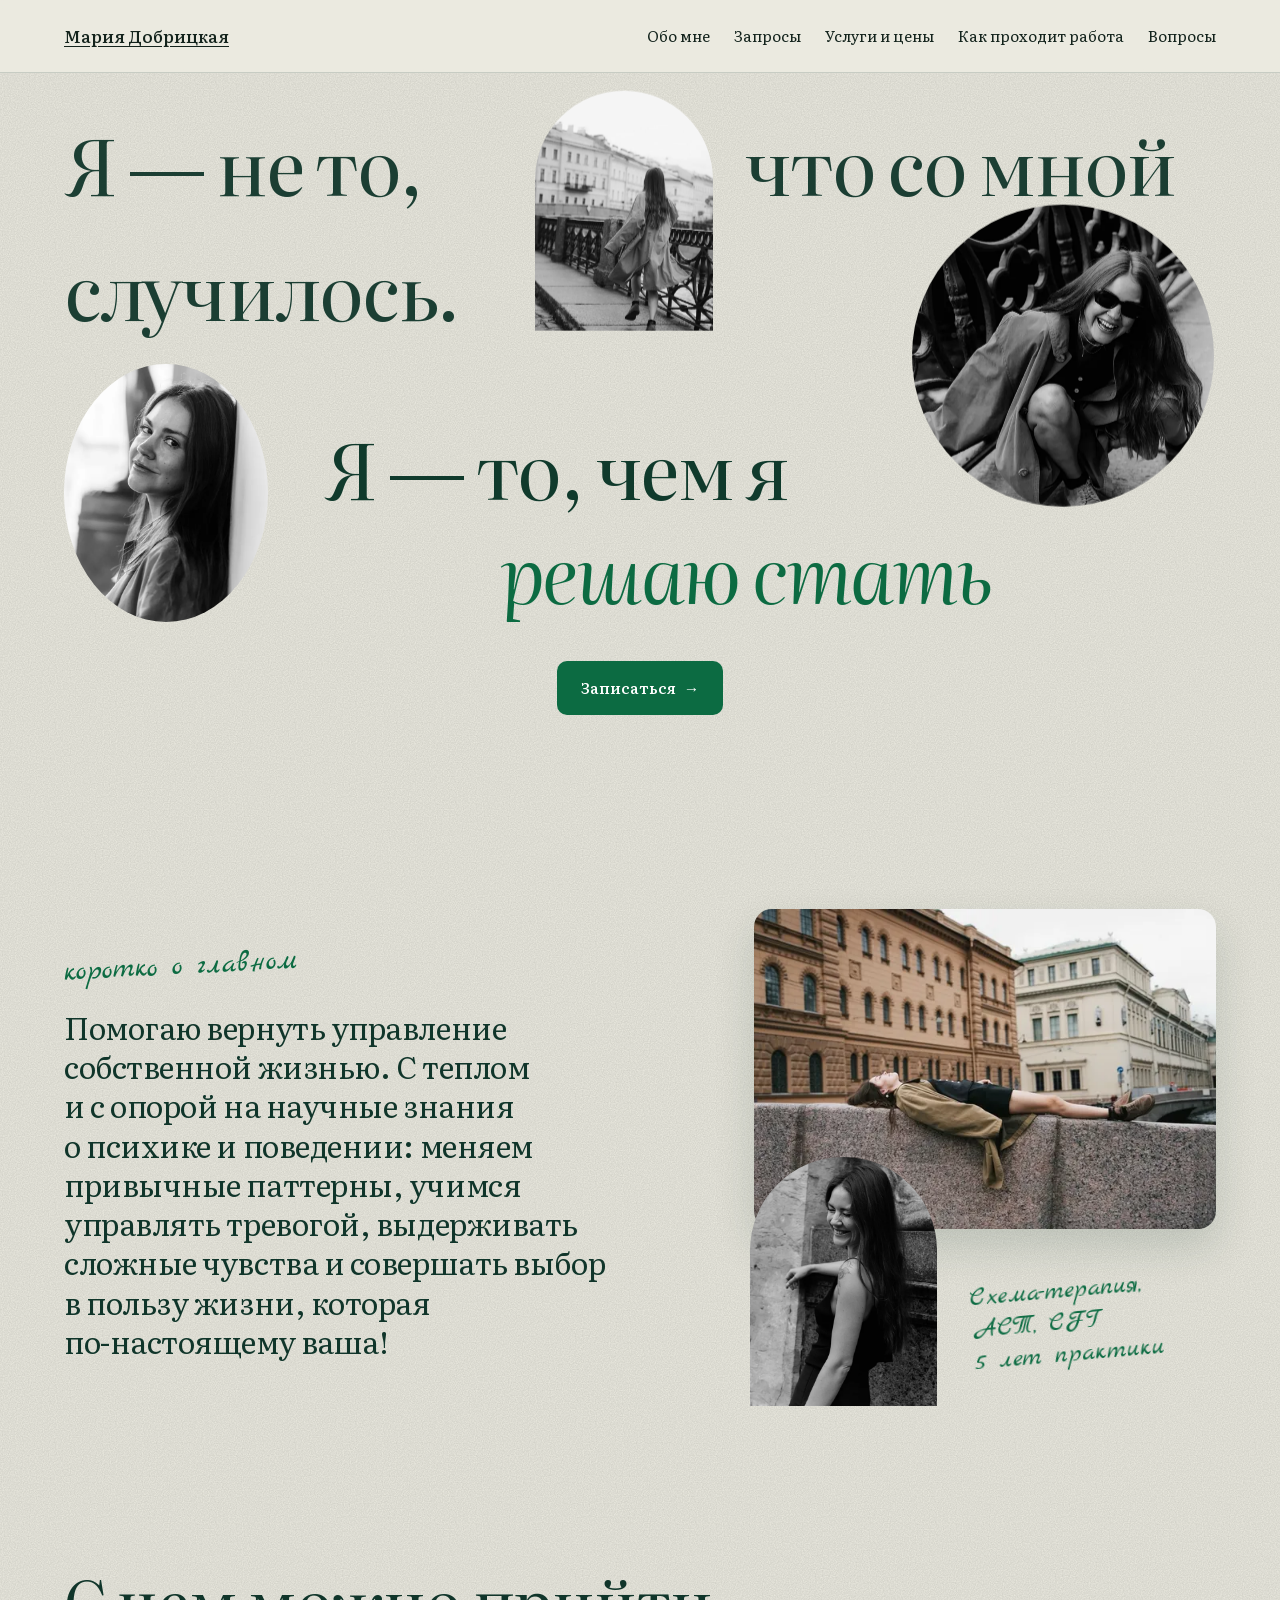
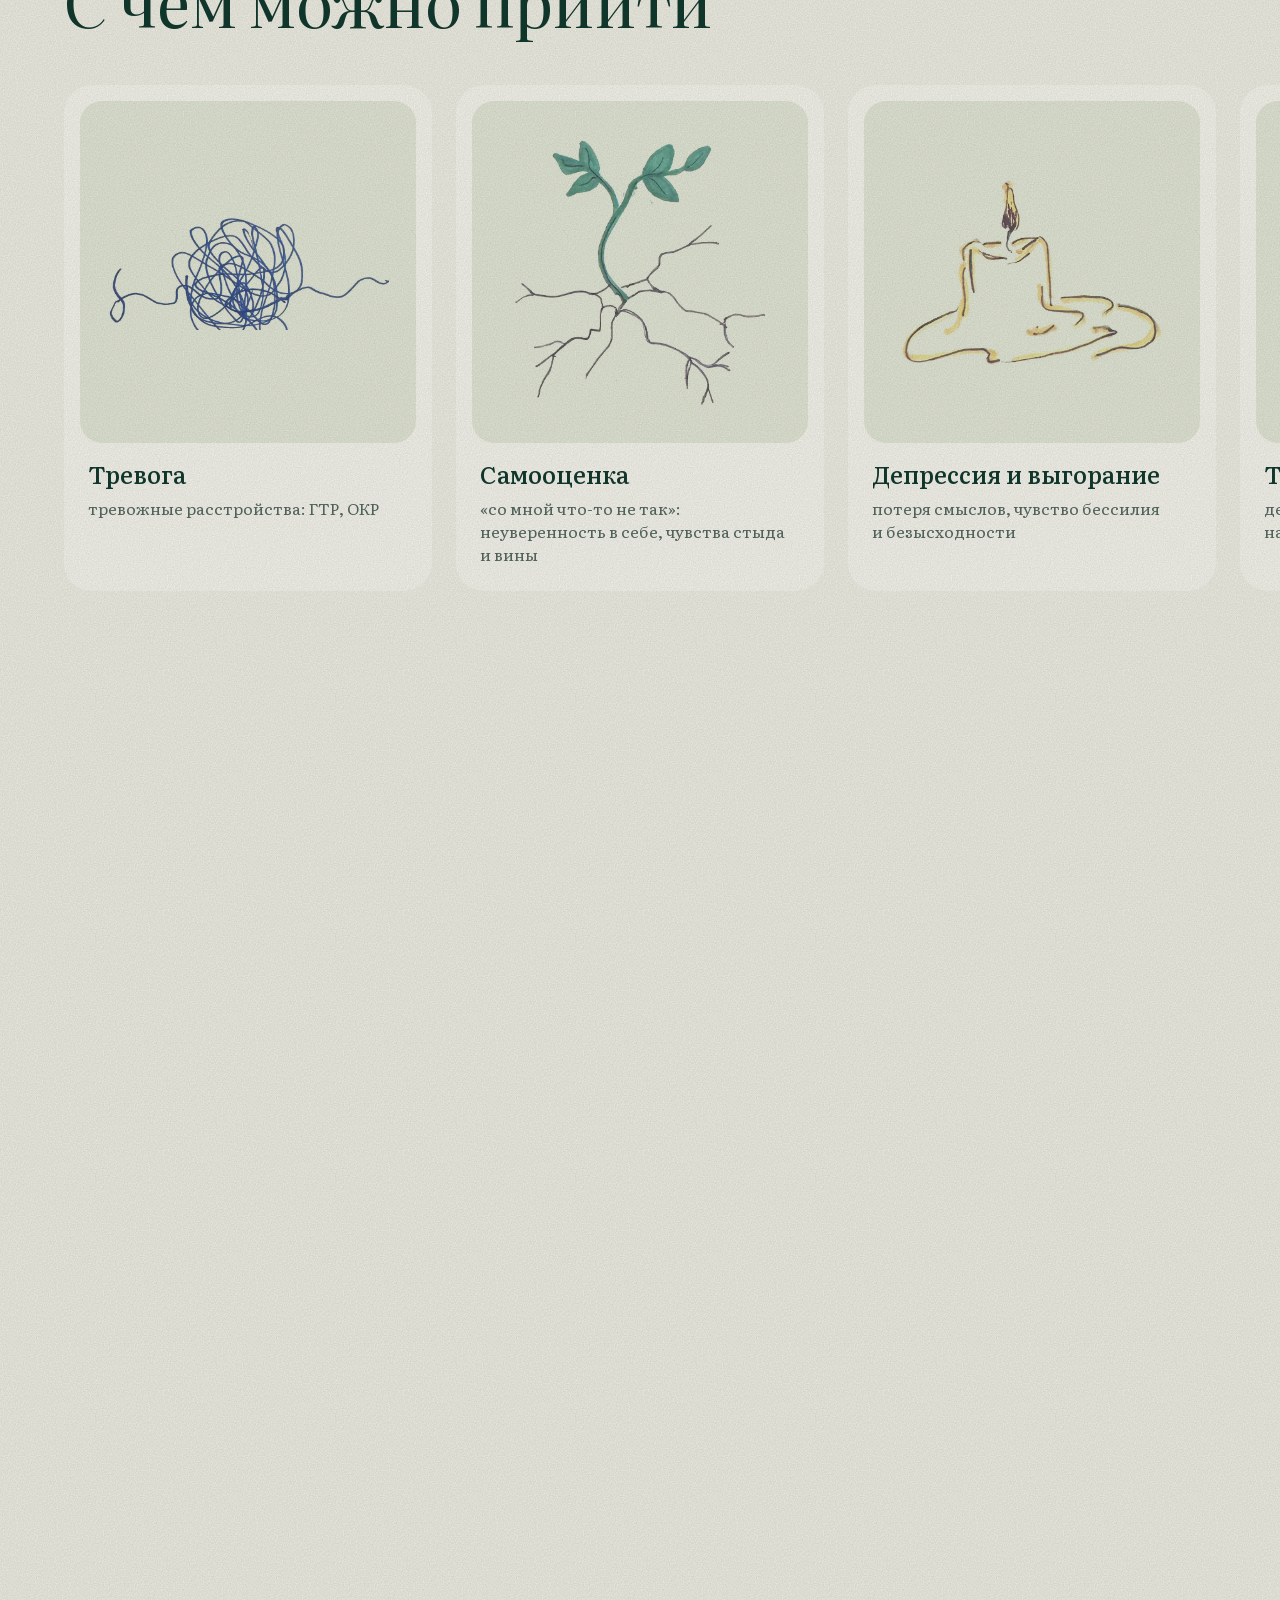
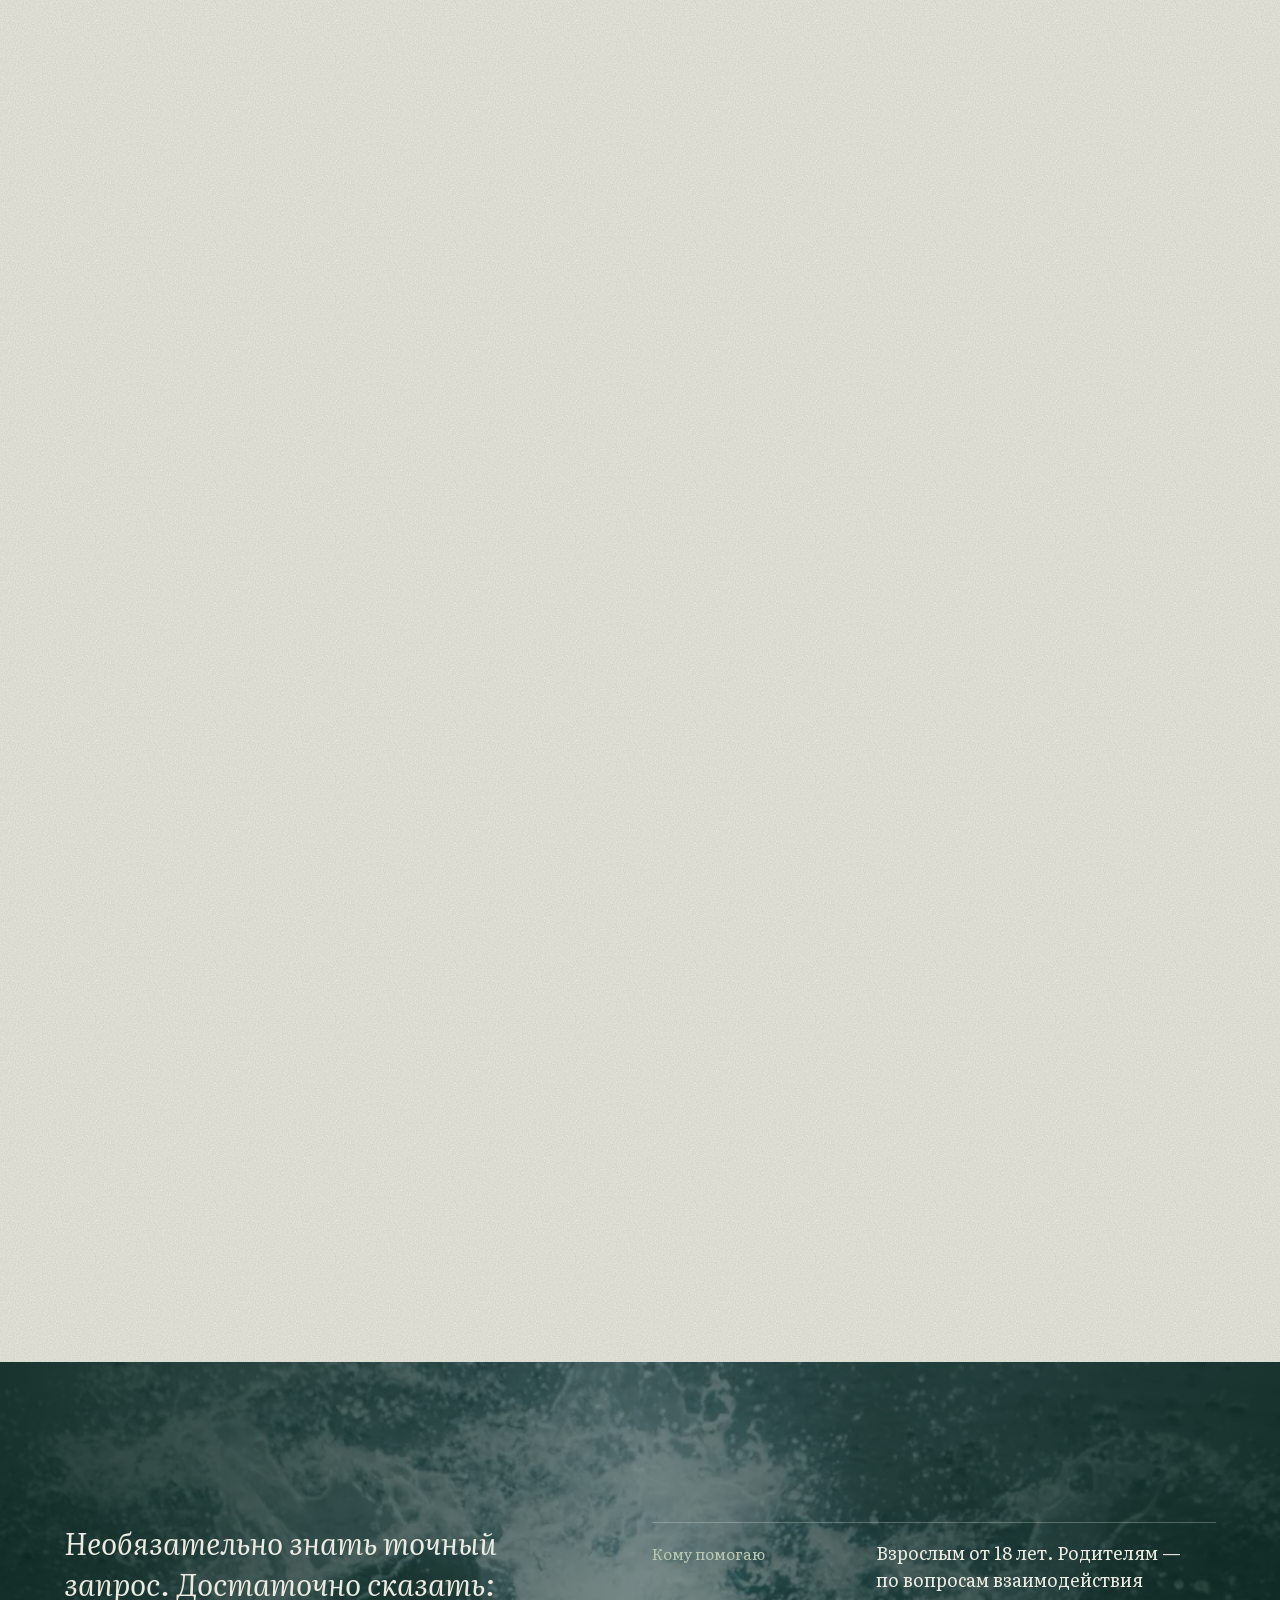
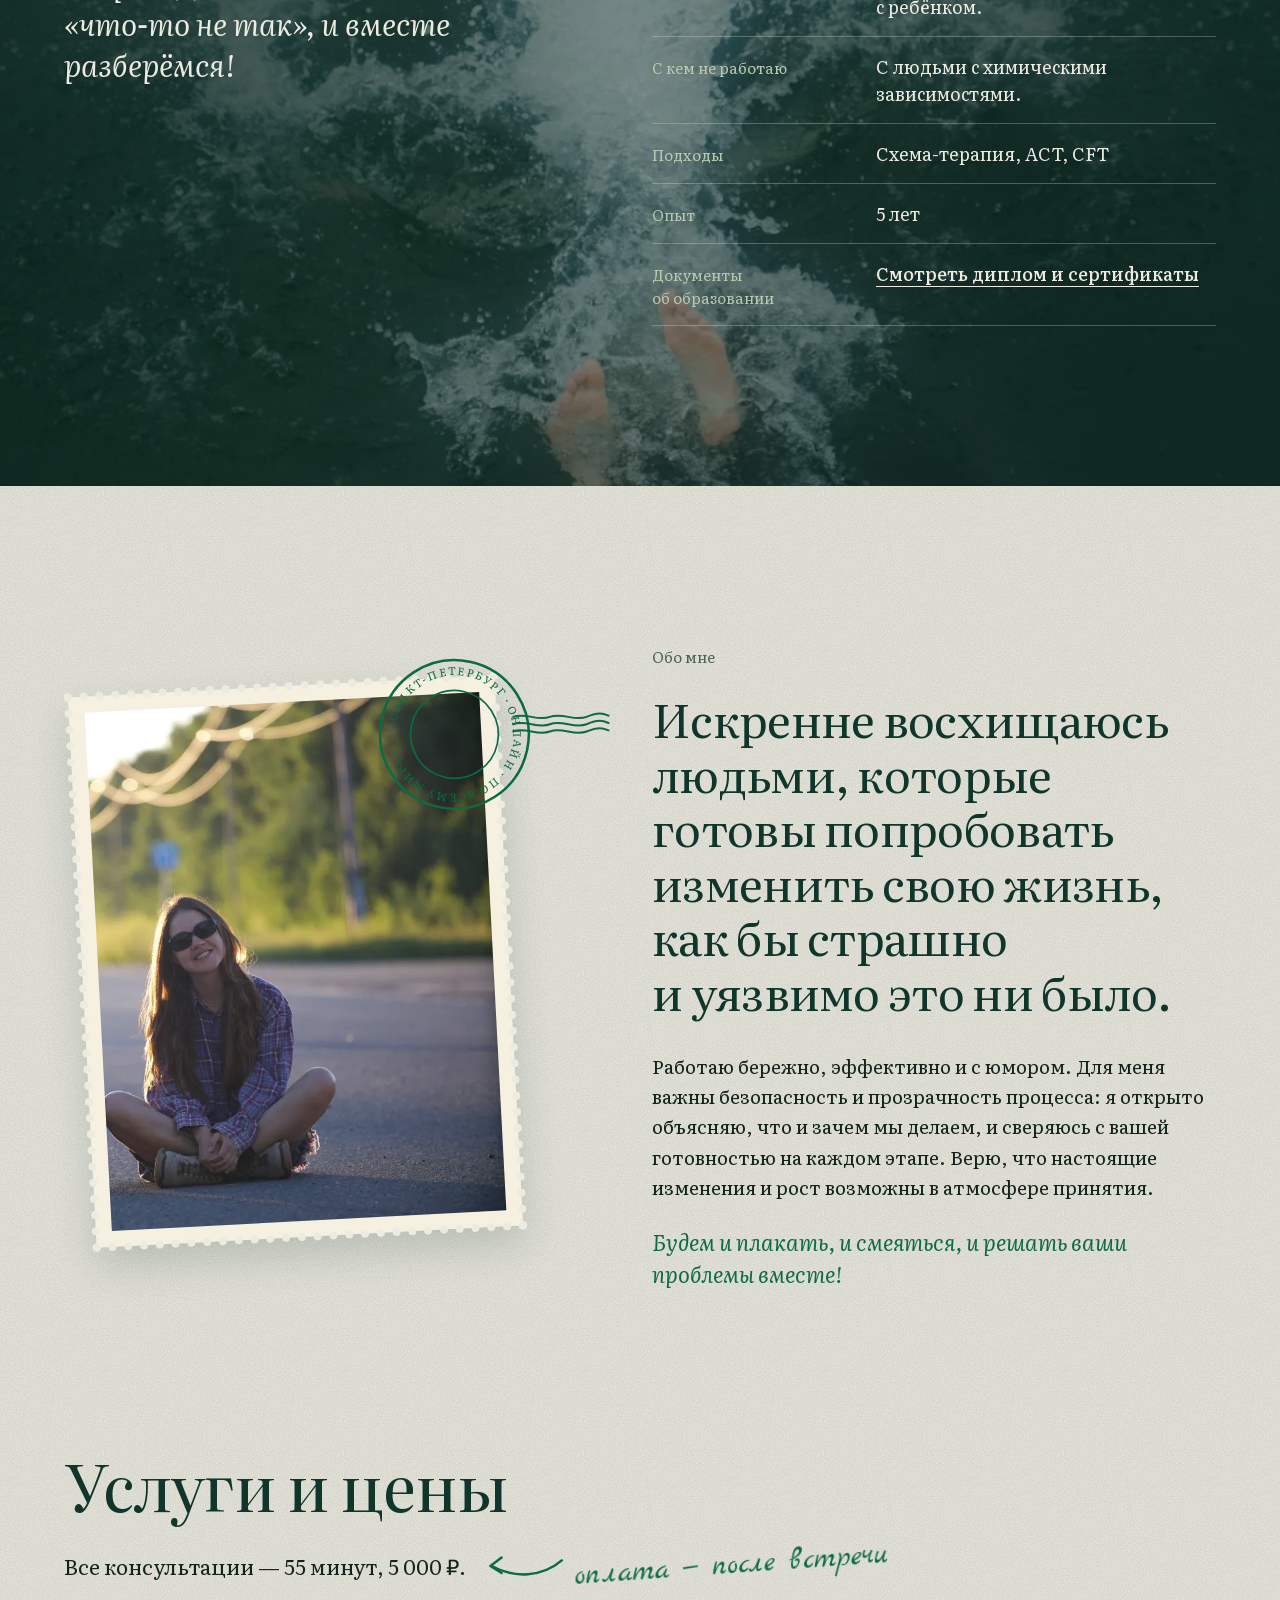
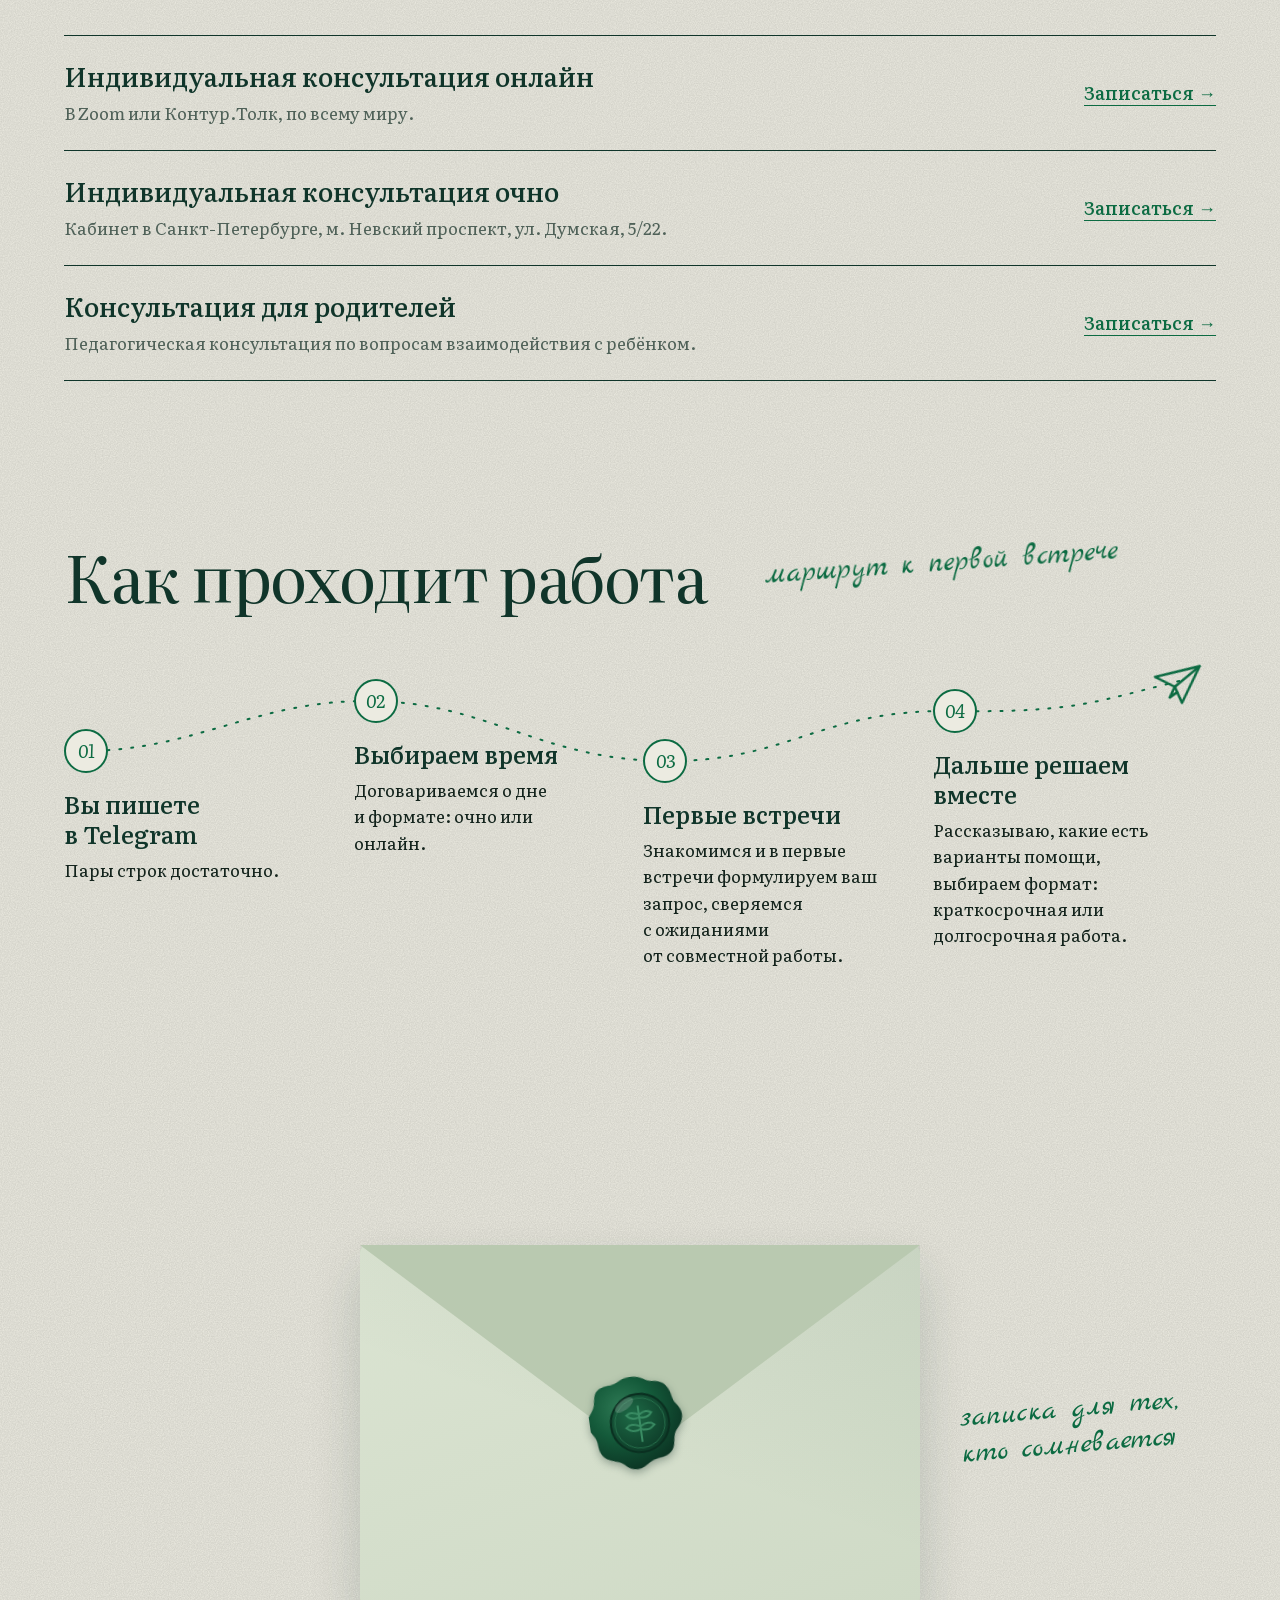
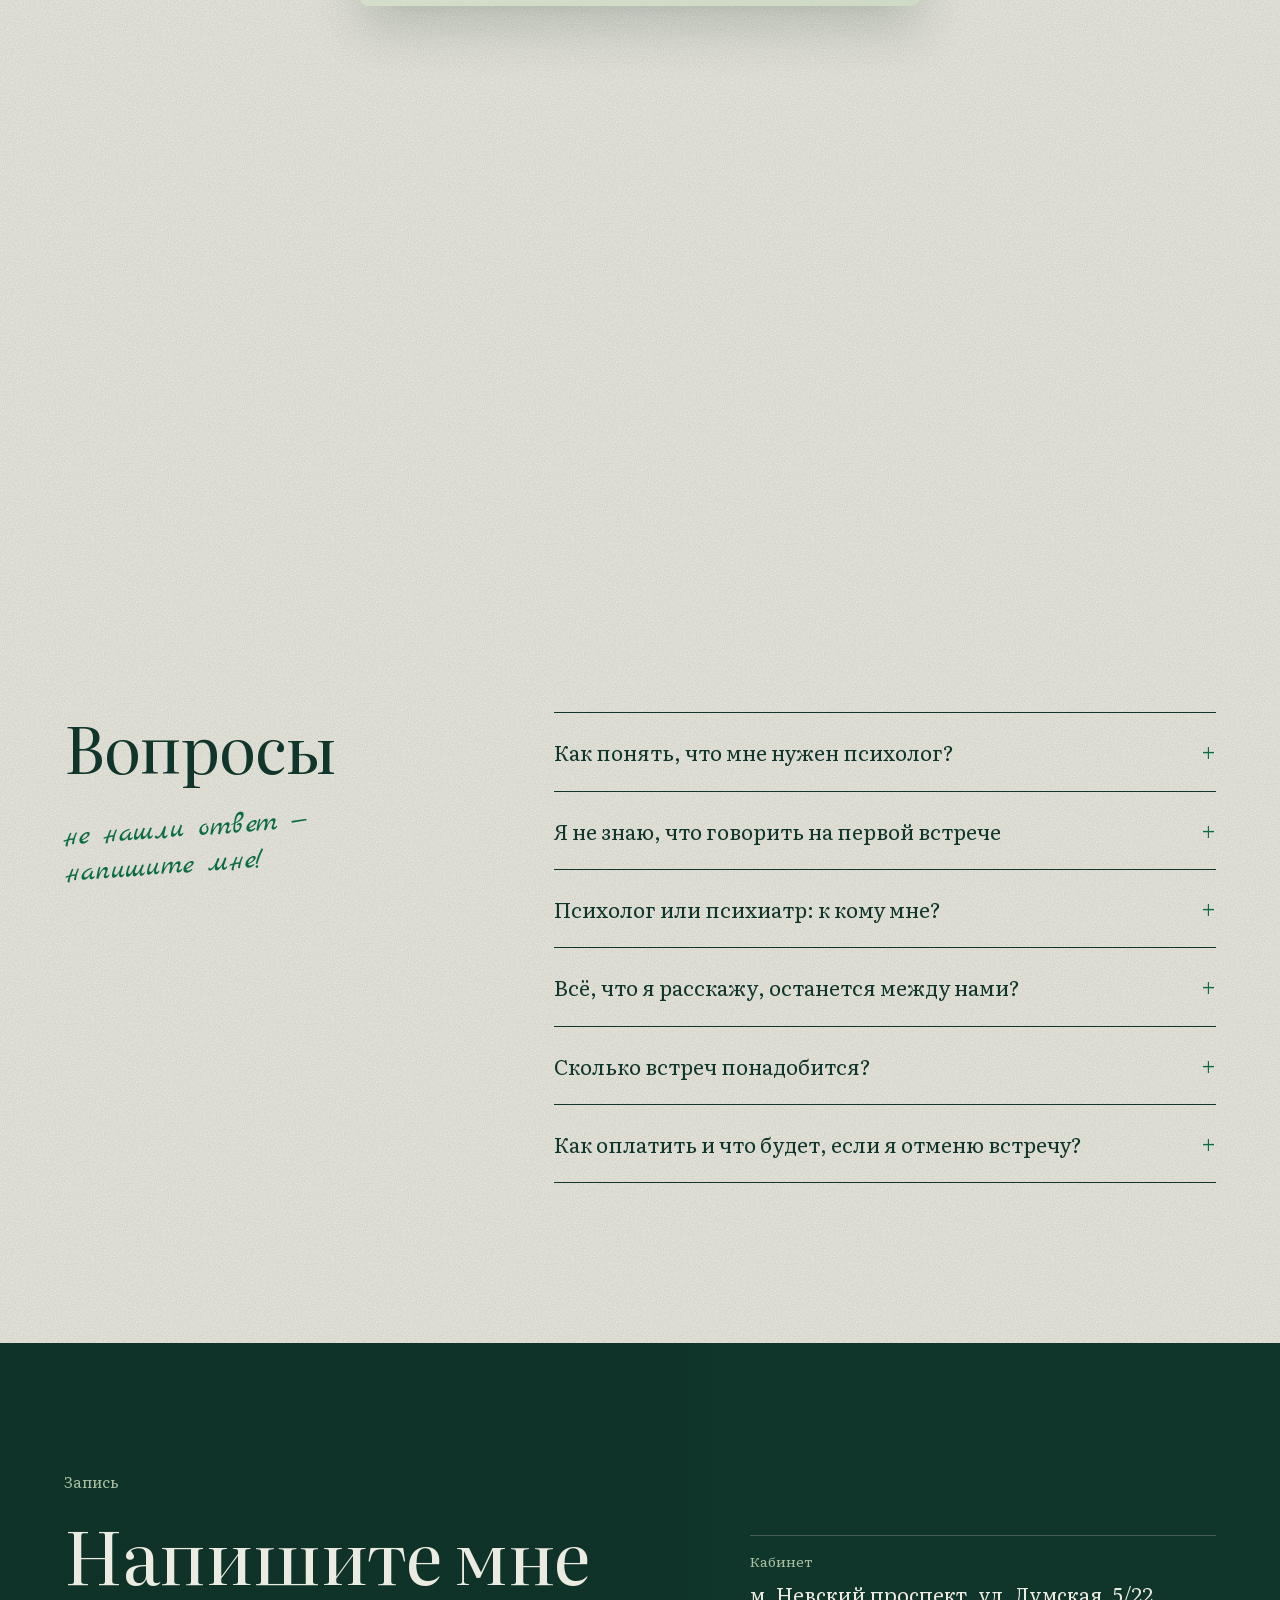
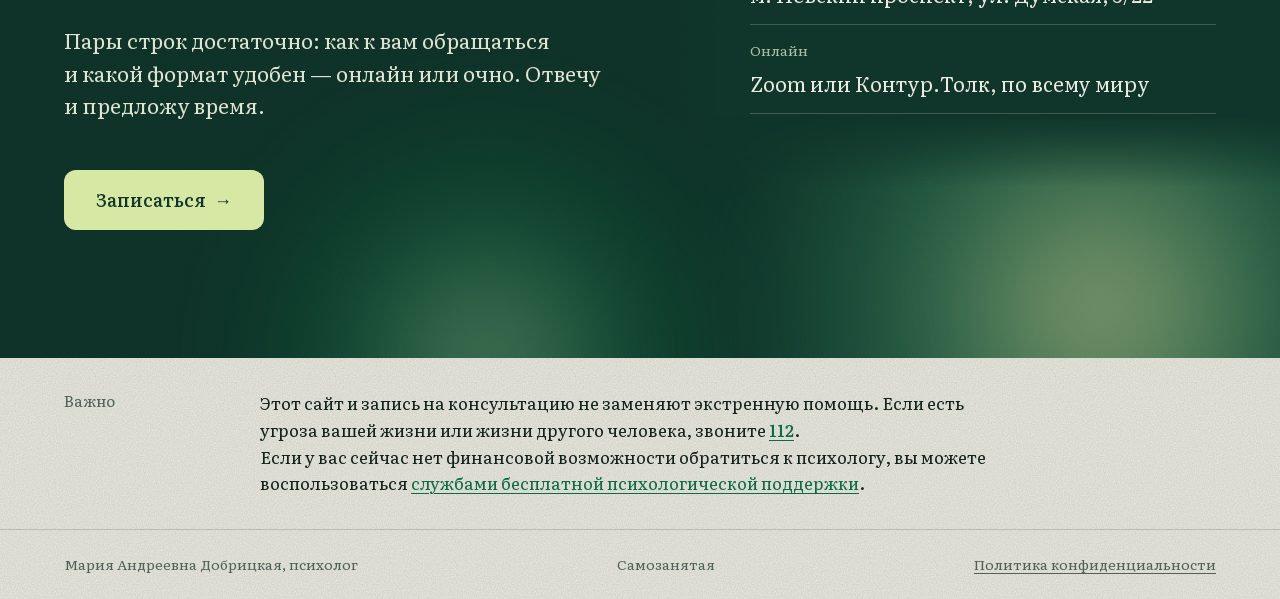
==== commit 07cfaaf3: "Remove the crisis line placeholder from the bottom block Co-Authored-By: Claude Opus 5.5 <noreply@an" ====
--- a/index.html
+++ b/index.html
@@ -354,7 +354,7 @@
 
     <aside class="emergency" aria-label="Важно">
       <p class="label">Важно</p>
-      <p class="emergency__text">Этот сайт и&nbsp;запись на&nbsp;консультацию не&nbsp;заменяют экстренную помощь. Если есть угроза вашей жизни или жизни другого человека, звоните <a href="tel:112"><strong>112</strong></a>. <span class="ph">[Кризисная линия вашего региона: проверьте актуальный номер]</span></p>
+      <p class="emergency__text">Этот сайт и&nbsp;запись на&nbsp;консультацию не&nbsp;заменяют экстренную помощь. Если есть угроза вашей жизни или жизни другого человека, звоните <a href="tel:112"><strong>112</strong></a>.</p>
       <p class="emergency__text">Если у&nbsp;вас сейчас нет финансовой возможности обратиться к&nbsp;психологу, вы можете воспользоваться <a class="emergency__link" href="help.html">службами бесплатной психологической поддержки</a>.</p>
     </aside>
   </main>
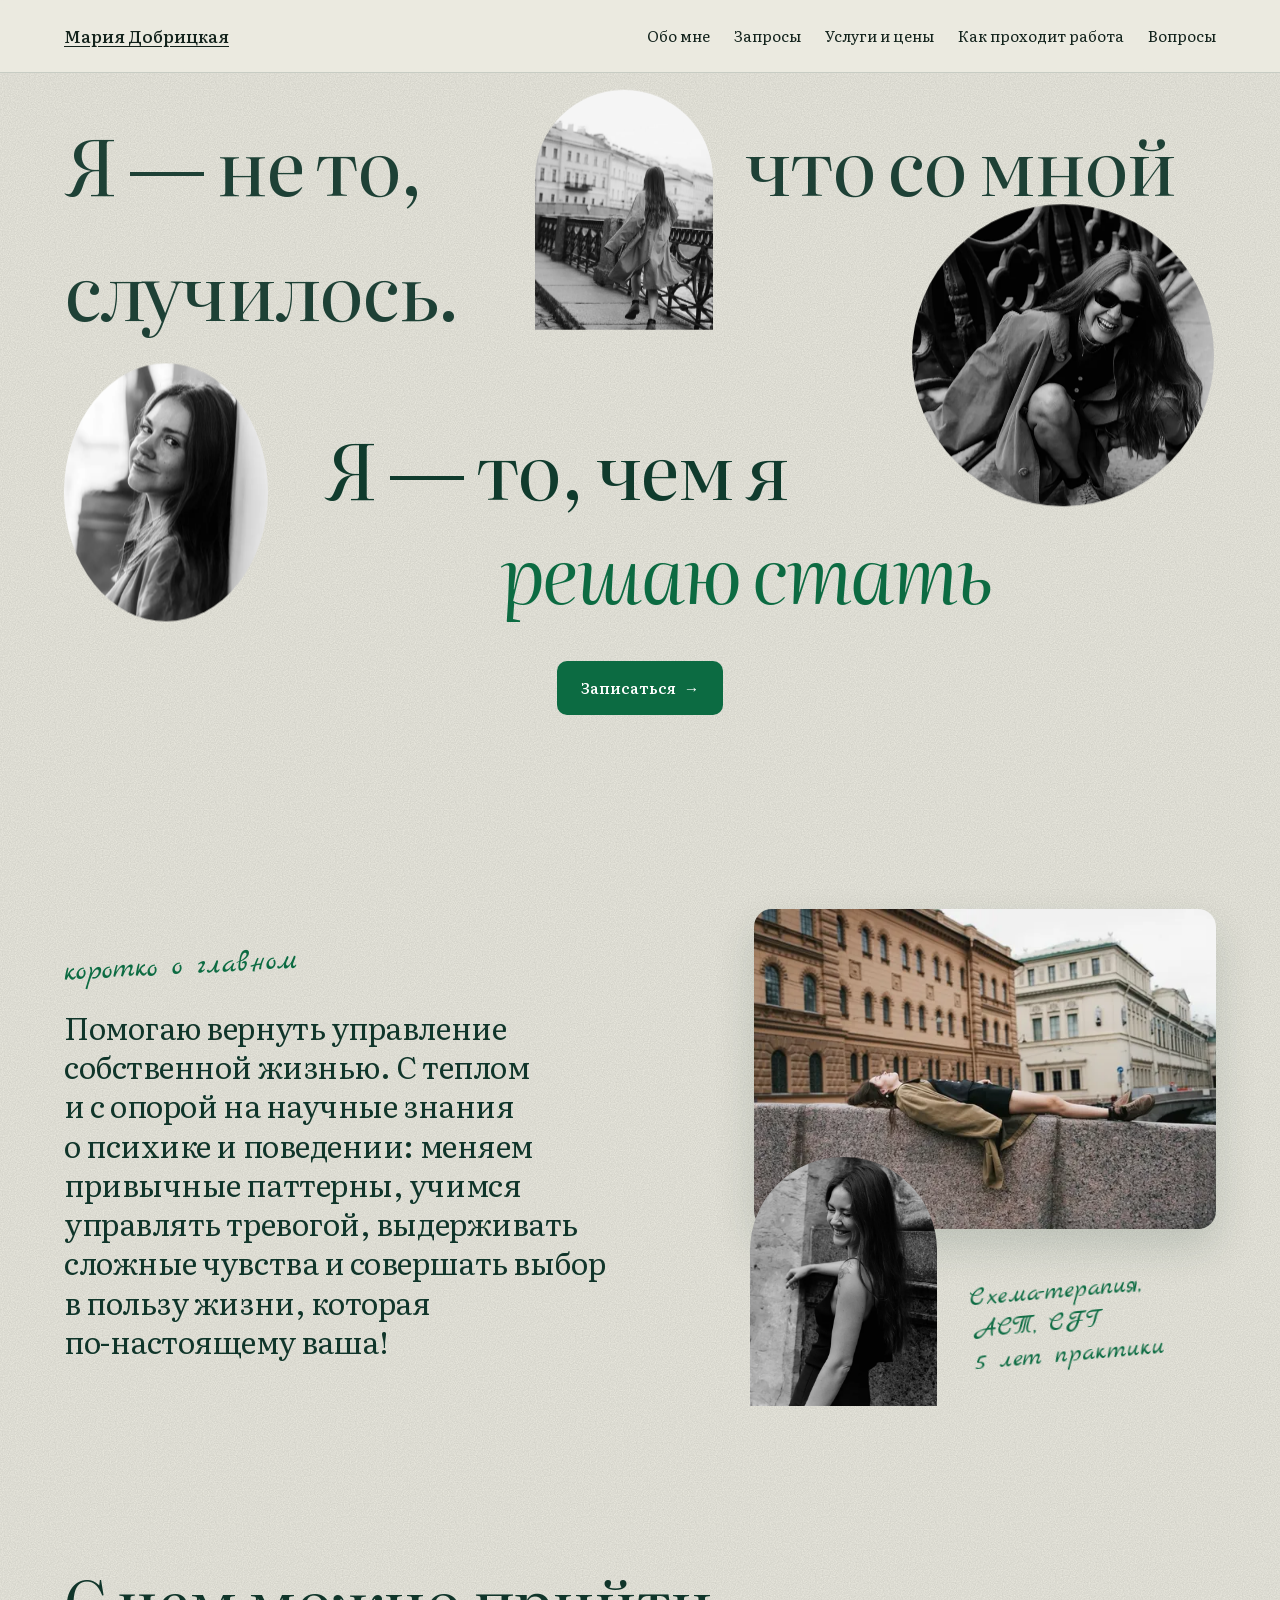
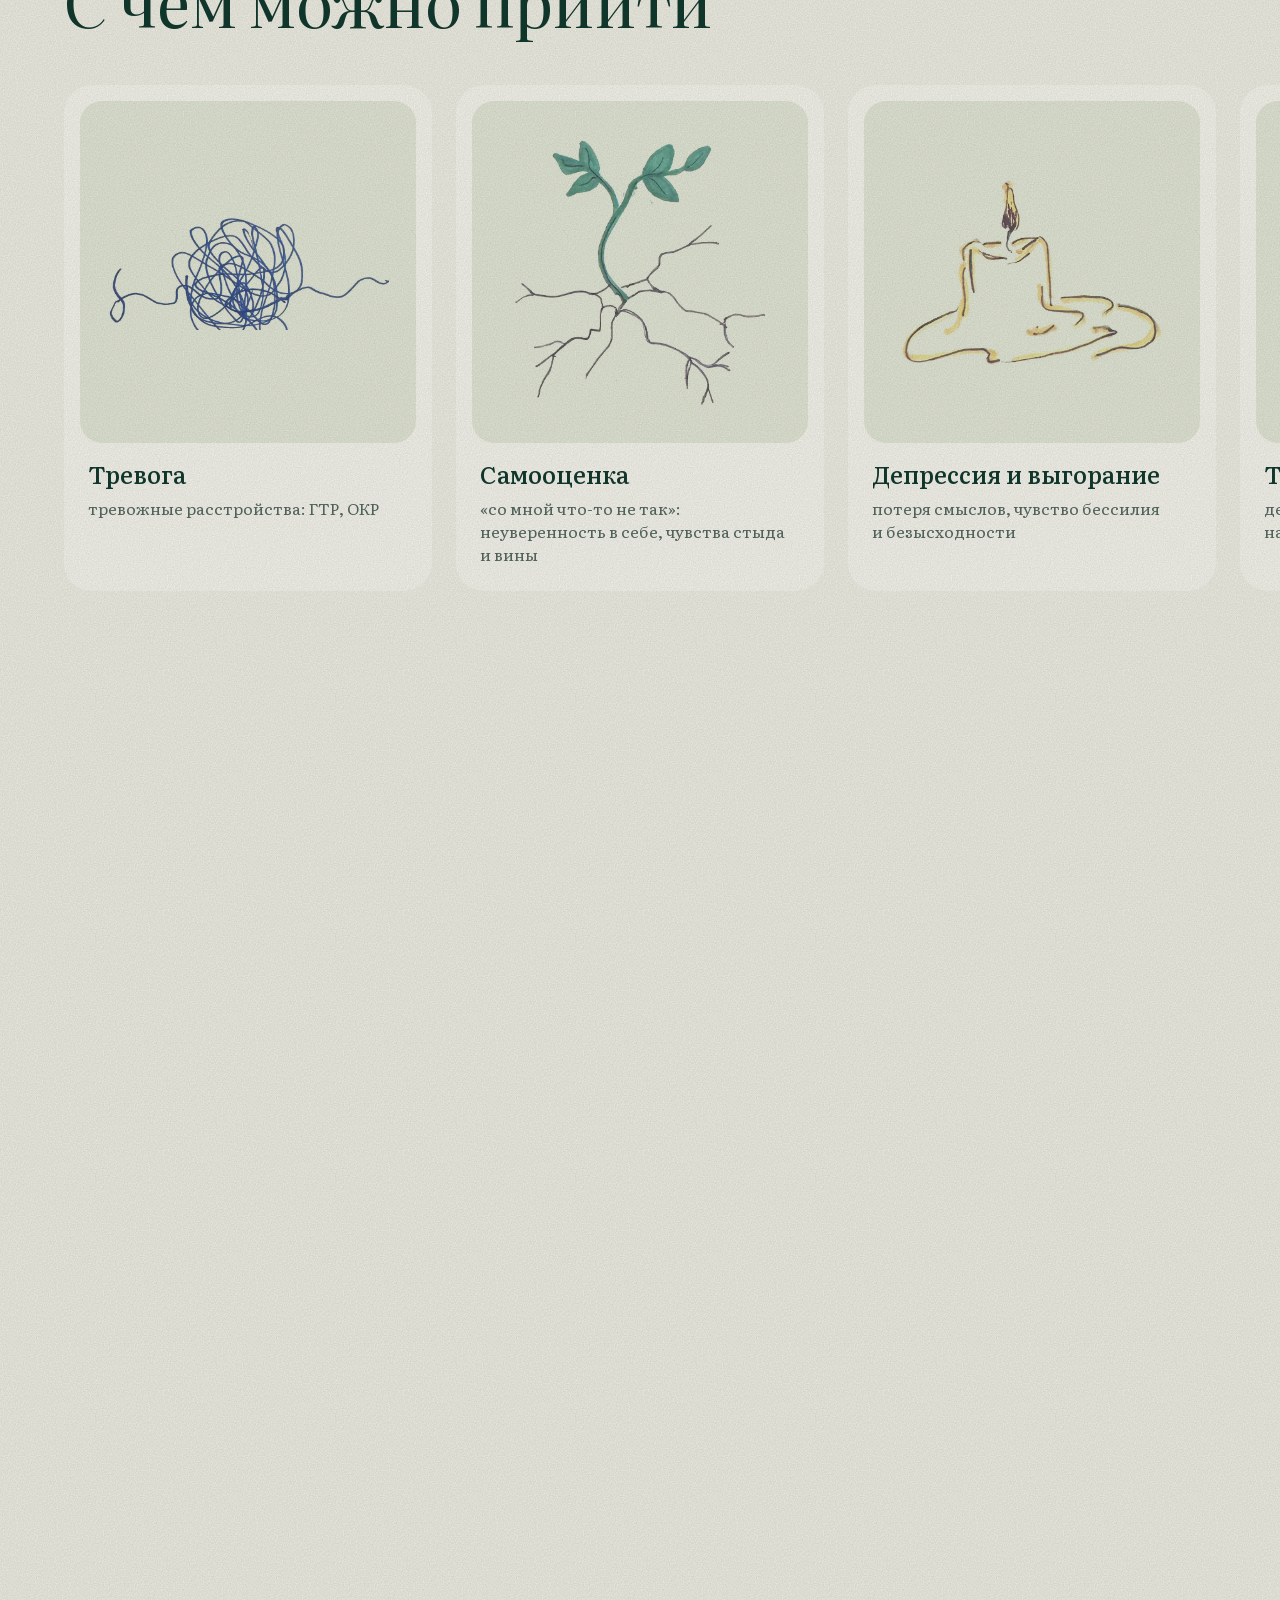
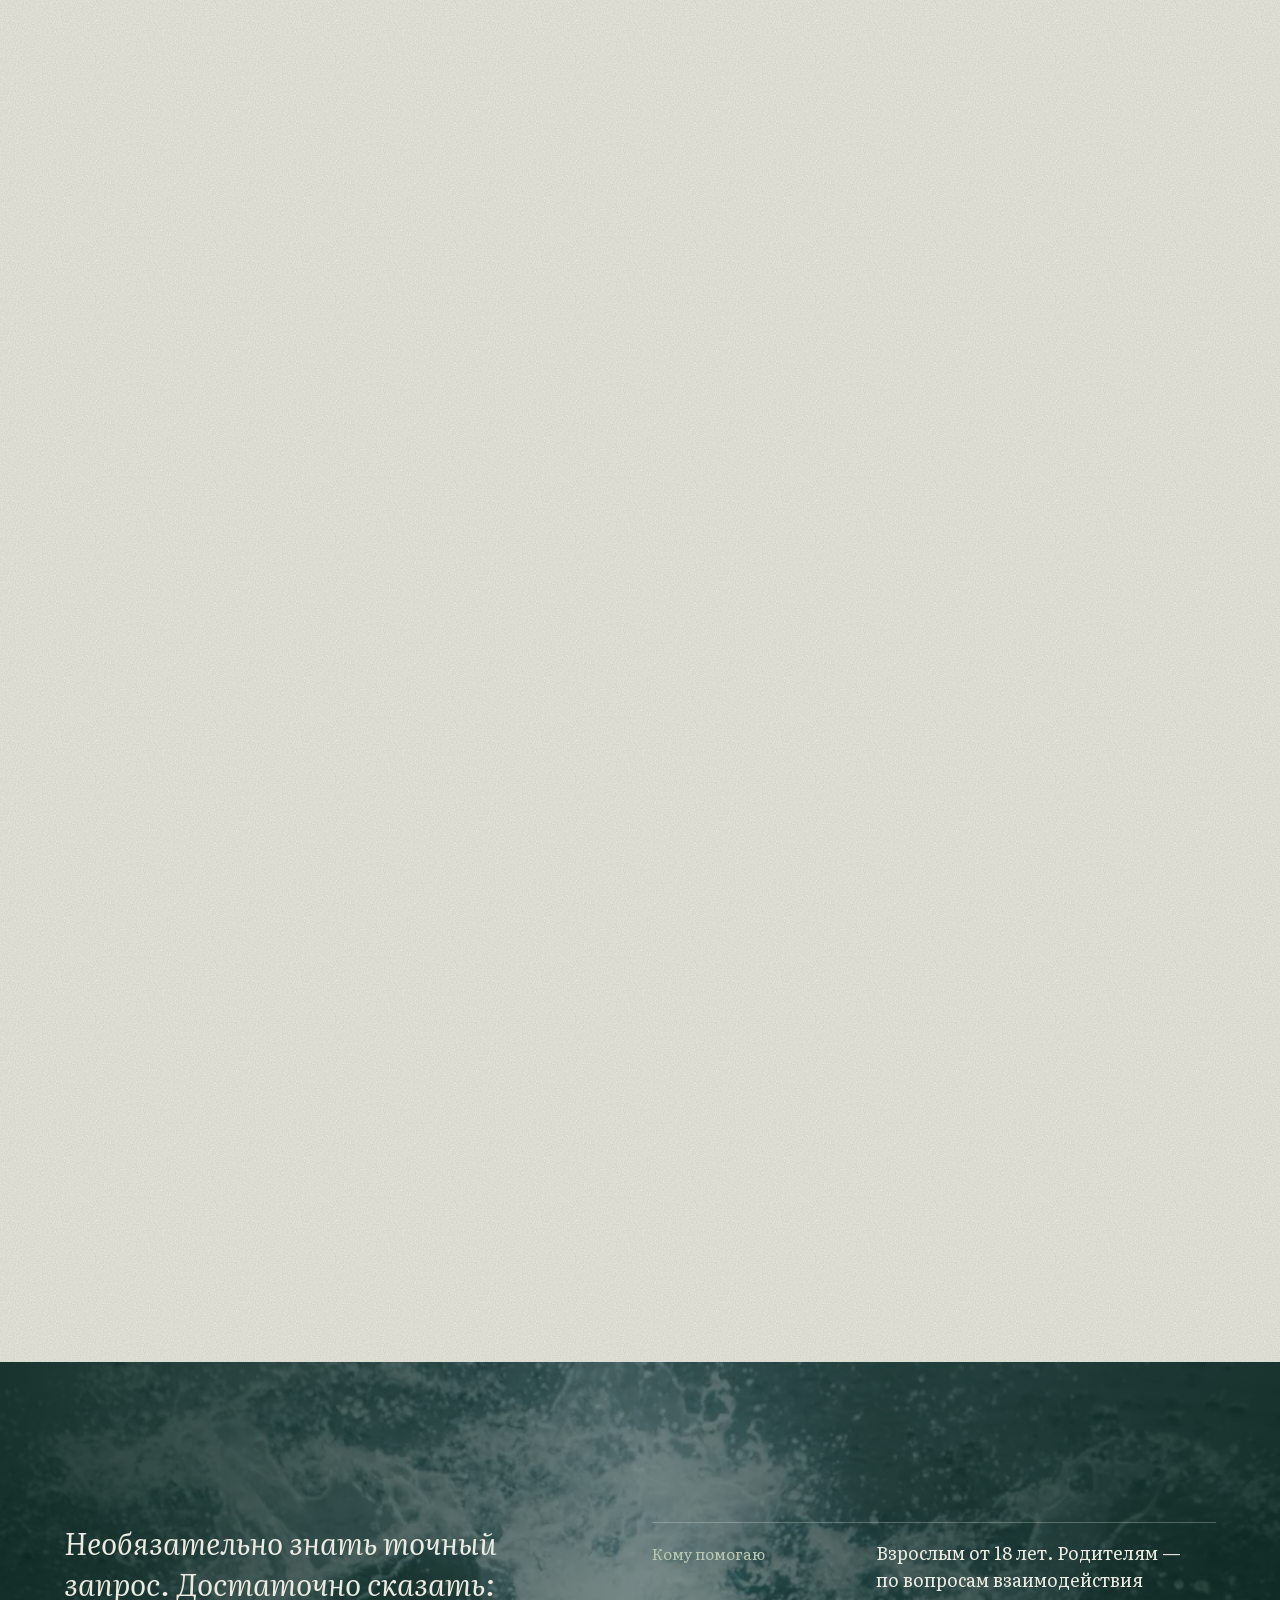
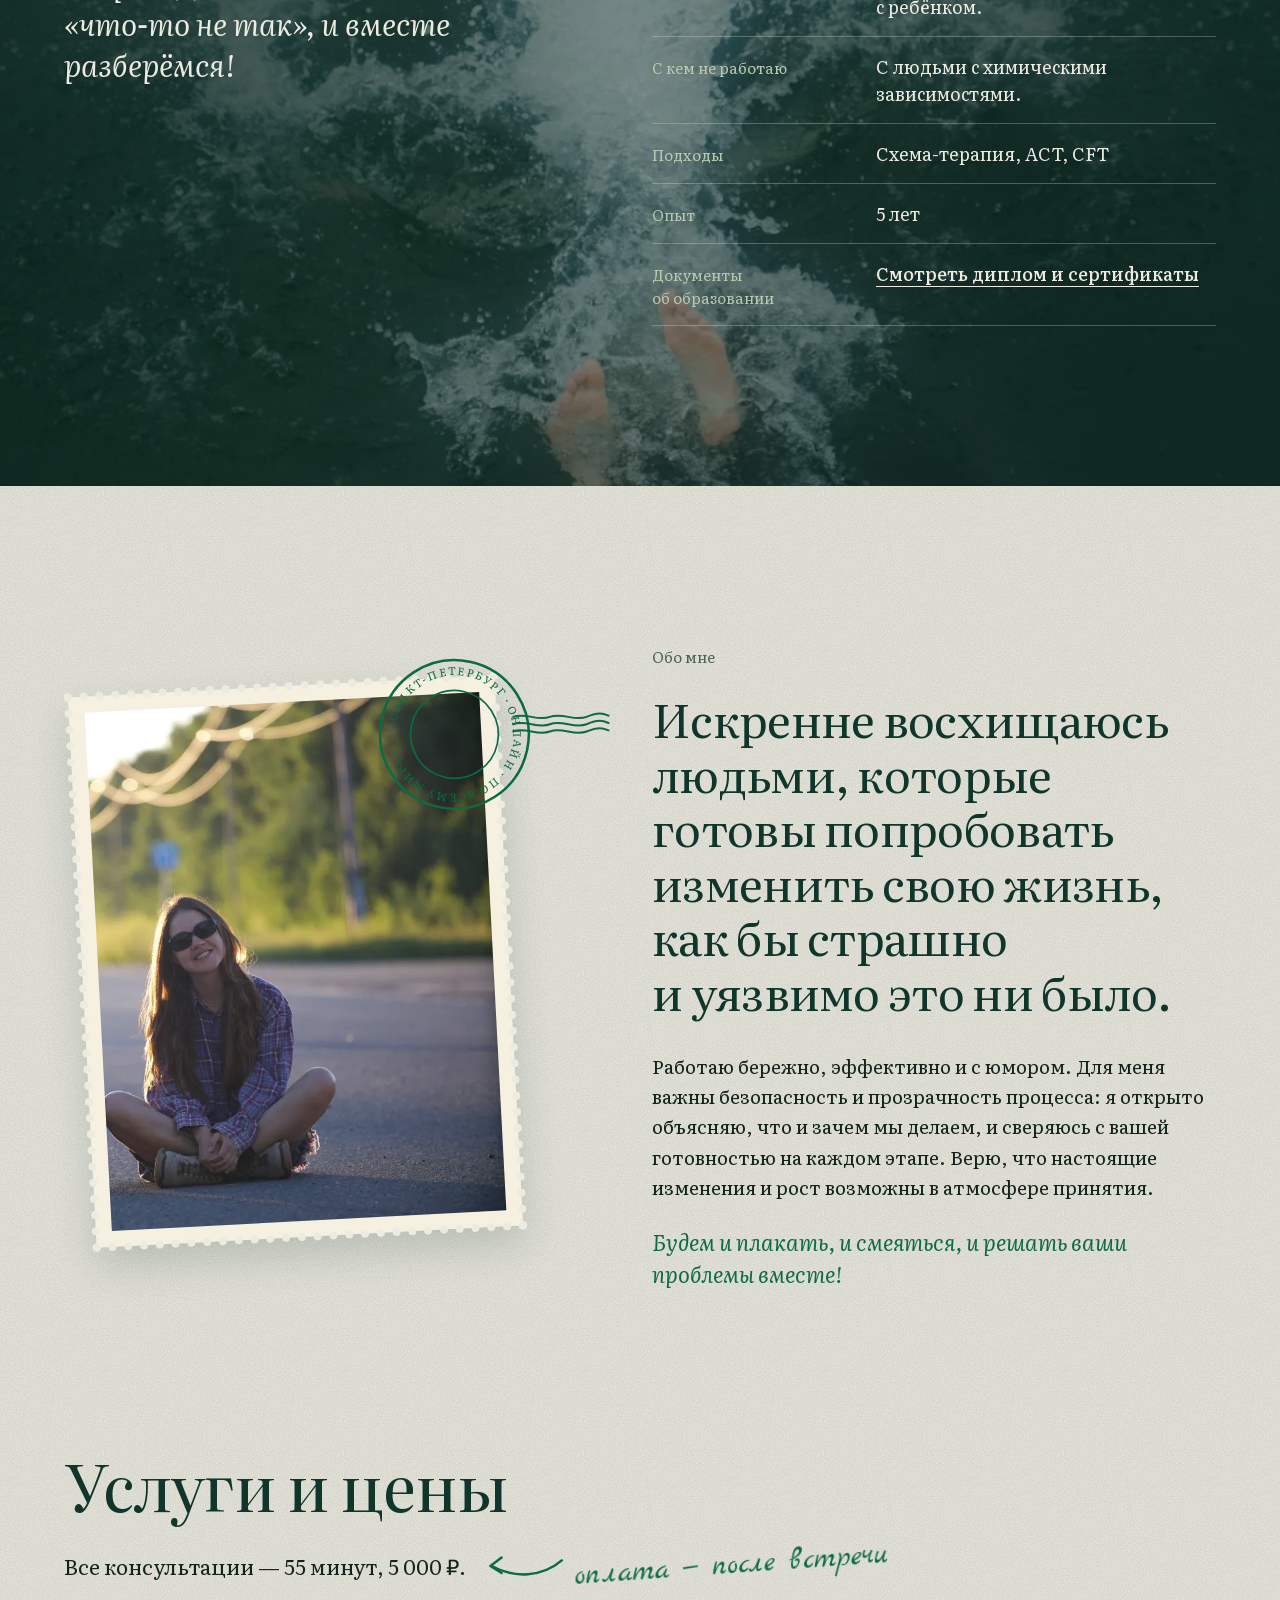
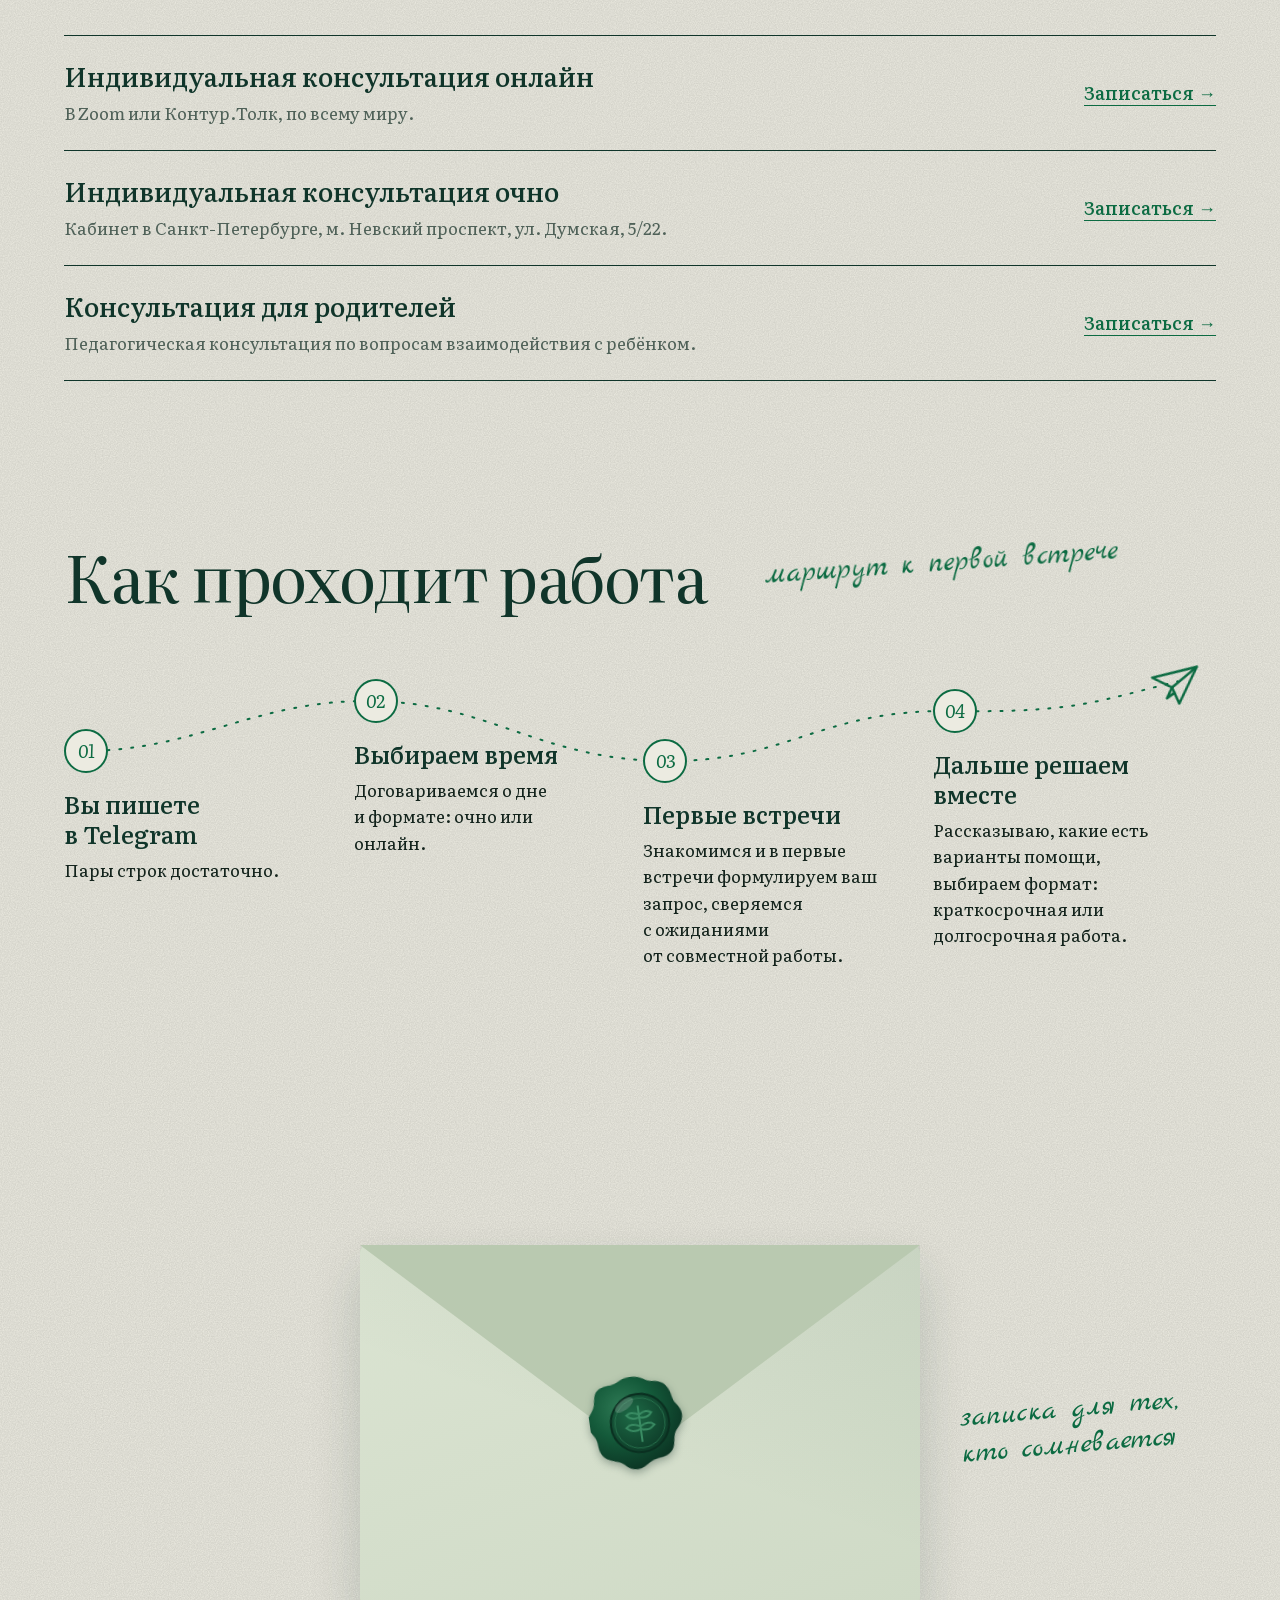
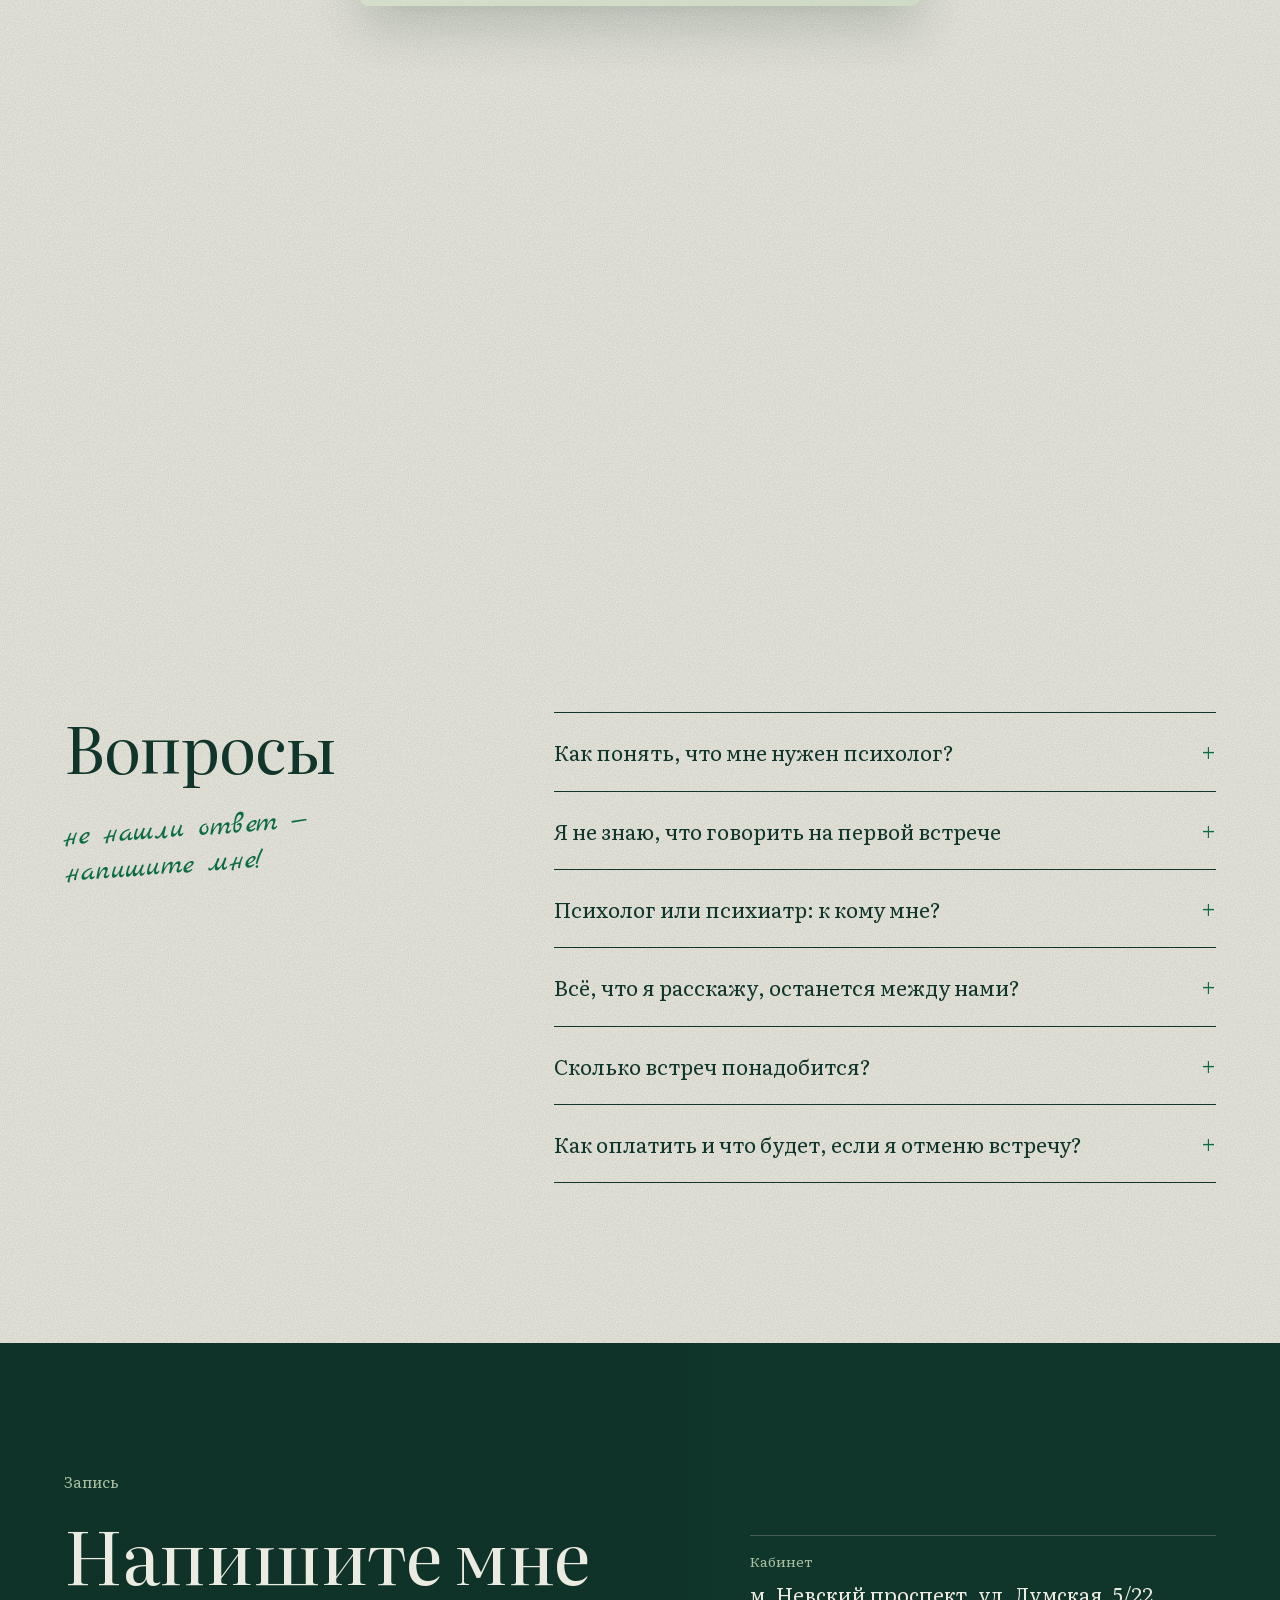
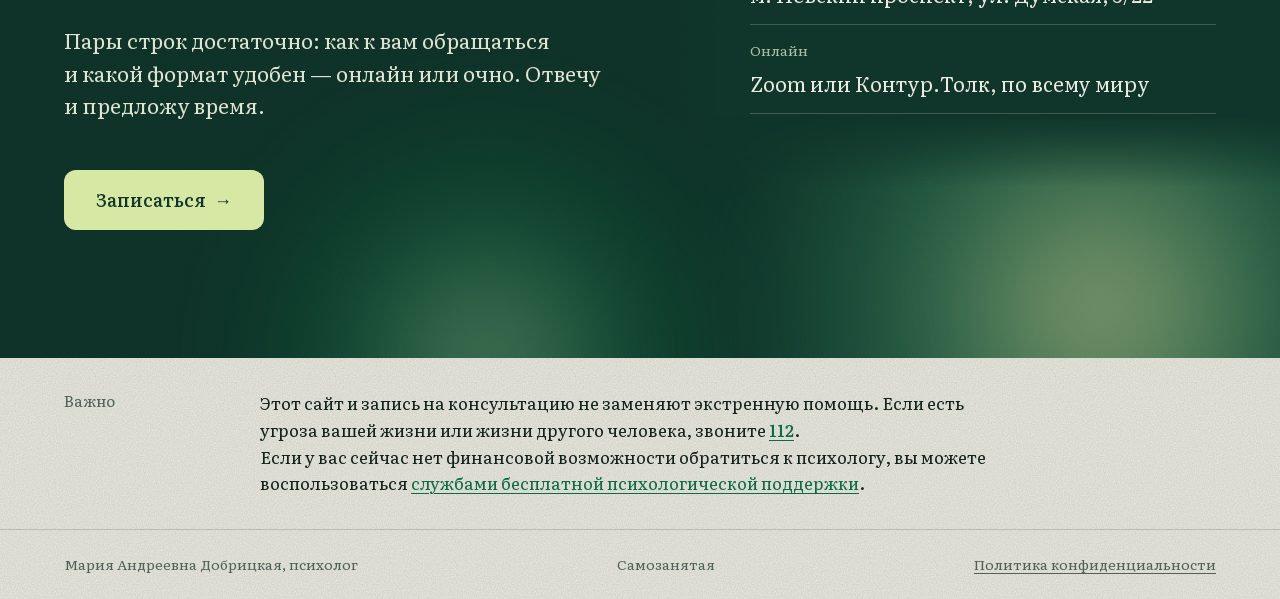
==== commit 9af5e5b5: "SEO and AI-search setup: titles, structured data, robots, sitemap, llms.txt Co-Authored-By: Claude O" ====
--- a/index.html
+++ b/index.html
@@ -2,8 +2,8 @@
   <meta charset="utf-8">
   <meta name="viewport" content="width=device-width, initial-scale=1">
   <script>(function(d){d.classList.add("js");setTimeout(function(){d.classList.add("hero-go")},1200)})(document.documentElement)</script>
-  <title>Мария Добрицкая — психолог в Санкт-Петербурге и онлайн</title>
-  <meta name="description" content="Мария Добрицкая, психолог. Схема-терапия, ACT, CFT. Консультации онлайн по всему миру и очно в Санкт-Петербурге.">
+  <title>Психолог в Санкт-Петербурге и онлайн — Мария Добрицкая</title>
+  <meta name="description" content="Психолог Мария Добрицкая: тревога, самооценка, депрессия и выгорание, травматичный опыт, отношения, ПРЛ. Схема-терапия, ACT, CFT. Очно в Санкт-Петербурге и онлайн, 55 минут — 5 000 ₽.">
   <meta name="theme-color" content="#10352A">
   <meta property="og:type" content="website">
   <meta property="og:locale" content="ru_RU">
@@ -15,6 +15,262 @@
   <meta property="og:image:height" content="630">
   <link rel="canonical" href="https://mashadobrik.ru/">
   <meta name="twitter:card" content="summary_large_image">
+  <script type="application/ld+json">
+{
+ "@context": "https://schema.org",
+ "@graph": [
+  {
+   "@type": "WebSite",
+   "@id": "https://mashadobrik.ru/#website",
+   "url": "https://mashadobrik.ru/",
+   "name": "Мария Добрицкая — психолог",
+   "inLanguage": "ru"
+  },
+  {
+   "@type": "Person",
+   "@id": "https://mashadobrik.ru/#person",
+   "name": "Мария Андреевна Добрицкая",
+   "alternateName": [
+    "Мария Добрицкая",
+    "Маша Добрицкая"
+   ],
+   "jobTitle": "Психолог",
+   "url": "https://mashadobrik.ru/",
+   "image": "https://mashadobrik.ru/assets/og.jpg",
+   "description": "Психолог в Санкт-Петербурге и онлайн. Работает в схема-терапии, ACT и CFT, 5 лет практики. Консультирует взрослых от 18 лет и родителей по вопросам взаимодействия с ребёнком.",
+   "knowsAbout": [
+    "тревога",
+    "тревожные расстройства",
+    "генерализованное тревожное расстройство (ГТР)",
+    "обсессивно-компульсивное расстройство (ОКР)",
+    "самооценка",
+    "неуверенность в себе",
+    "стыд и вина",
+    "депрессия",
+    "выгорание",
+    "травматичный опыт",
+    "КПТСР",
+    "последствия сексуализированного насилия",
+    "проблемы в отношениях",
+    "детско-родительские отношения",
+    "кризисы",
+    "поиск идентичности",
+    "пограничное расстройство личности (ПРЛ)",
+    "схема-терапия",
+    "терапия принятия и ответственности (ACT)",
+    "терапия, сфокусированная на сострадании (CFT)"
+   ],
+   "knowsLanguage": "ru",
+   "alumniOf": {
+    "@type": "CollegeOrUniversity",
+    "name": "Ленинградский государственный университет имени А. С. Пушкина"
+   },
+   "hasCredential": [
+    {
+     "@type": "EducationalOccupationalCredential",
+     "name": "Диплом бакалавра, психолого-педагогическое образование",
+     "credentialCategory": "degree",
+     "recognizedBy": {
+      "@type": "Organization",
+      "name": "ЛГУ им. А. С. Пушкина"
+     },
+     "dateCreated": "2016"
+    },
+    {
+     "@type": "EducationalOccupationalCredential",
+     "name": "Схема-терапия, 76,5 ч",
+     "credentialCategory": "certificate",
+     "recognizedBy": {
+      "@type": "Organization",
+      "name": "Московский институт схема-терапии и центр «Форсайт»"
+     },
+     "dateCreated": "2022"
+    },
+    {
+     "@type": "EducationalOccupationalCredential",
+     "name": "Основы психологического консультирования",
+     "credentialCategory": "certificate",
+     "recognizedBy": {
+      "@type": "Organization",
+      "name": "Психологический центр «Форсайт»"
+     }
+    },
+    {
+     "@type": "EducationalOccupationalCredential",
+     "name": "Терапия, сфокусированная на сострадании (CFT), 30 ч",
+     "credentialCategory": "certificate",
+     "recognizedBy": {
+      "@type": "Organization",
+      "name": "«Чистые когниции»"
+     },
+     "dateCreated": "2023"
+    },
+    {
+     "@type": "EducationalOccupationalCredential",
+     "name": "ACT в работе с психической травмой, 30 ч",
+     "credentialCategory": "certificate",
+     "recognizedBy": {
+      "@type": "Organization",
+      "name": "«Чистые когниции»"
+     },
+     "dateCreated": "2023"
+    },
+    {
+     "@type": "EducationalOccupationalCredential",
+     "name": "Терапия принятия и ответственности (ACT), 39 ак. ч",
+     "credentialCategory": "certificate",
+     "recognizedBy": {
+      "@type": "Organization",
+      "name": "«Чистые когниции»"
+     },
+     "dateCreated": "2025"
+    }
+   ],
+   "sameAs": [
+    "https://t.me/Maria_Dobrik"
+   ],
+   "worksFor": {
+    "@id": "https://mashadobrik.ru/#practice"
+   }
+  },
+  {
+   "@type": "ProfessionalService",
+   "@id": "https://mashadobrik.ru/#practice",
+   "name": "Психолог Мария Добрицкая",
+   "url": "https://mashadobrik.ru/",
+   "image": "https://mashadobrik.ru/assets/og.jpg",
+   "founder": {
+    "@id": "https://mashadobrik.ru/#person"
+   },
+   "description": "Индивидуальные консультации психолога очно в Санкт-Петербурге и онлайн по всему миру. Схема-терапия, ACT, CFT.",
+   "address": {
+    "@type": "PostalAddress",
+    "streetAddress": "ул. Думская, 5/22",
+    "addressLocality": "Санкт-Петербург",
+    "addressCountry": "RU"
+   },
+   "areaServed": [
+    {
+     "@type": "City",
+     "name": "Санкт-Петербург"
+    },
+    {
+     "@type": "Place",
+     "name": "Онлайн, по всему миру"
+    }
+   ],
+   "priceRange": "5 000 ₽ за 55 минут",
+   "currenciesAccepted": "RUB",
+   "paymentAccepted": "Перевод на карту",
+   "contactPoint": {
+    "@type": "ContactPoint",
+    "contactType": "запись на консультацию",
+    "url": "https://t.me/Maria_Dobrik",
+    "availableLanguage": "ru"
+   },
+   "hasOfferCatalog": {
+    "@type": "OfferCatalog",
+    "name": "Услуги и цены",
+    "itemListElement": [
+     {
+      "@type": "Offer",
+      "name": "Индивидуальная консультация онлайн",
+      "description": "55 минут, в Zoom или Контур.Толк, по всему миру",
+      "price": "5000",
+      "priceCurrency": "RUB",
+      "priceSpecification": {
+       "@type": "UnitPriceSpecification",
+       "price": "5000",
+       "priceCurrency": "RUB",
+       "unitText": "консультация 55 минут"
+      }
+     },
+     {
+      "@type": "Offer",
+      "name": "Индивидуальная консультация очно",
+      "description": "55 минут, кабинет в Санкт-Петербурге, м. Невский проспект, ул. Думская, 5/22",
+      "price": "5000",
+      "priceCurrency": "RUB",
+      "priceSpecification": {
+       "@type": "UnitPriceSpecification",
+       "price": "5000",
+       "priceCurrency": "RUB",
+       "unitText": "консультация 55 минут"
+      }
+     },
+     {
+      "@type": "Offer",
+      "name": "Консультация для родителей",
+      "description": "Педагогическая консультация по вопросам взаимодействия с ребёнком, 55 минут",
+      "price": "5000",
+      "priceCurrency": "RUB",
+      "priceSpecification": {
+       "@type": "UnitPriceSpecification",
+       "price": "5000",
+       "priceCurrency": "RUB",
+       "unitText": "консультация 55 минут"
+      }
+     }
+    ]
+   }
+  },
+  {
+   "@type": "FAQPage",
+   "@id": "https://mashadobrik.ru/#faq",
+   "mainEntity": [
+    {
+     "@type": "Question",
+     "name": "Как понять, что мне нужен психолог?",
+     "acceptedAnswer": {
+      "@type": "Answer",
+      "text": "Если что-то беспокоит, мешает жить так, как вам подходит, или хочется разобраться в себе, этого достаточно, чтобы прийти. Вы и ваши переживания важны."
+     }
+    },
+    {
+     "@type": "Question",
+     "name": "Я не знаю, что говорить на первой встрече",
+     "acceptedAnswer": {
+      "@type": "Answer",
+      "text": "Это нормально, когда непонятно, с чего начать и что именно беспокоит. Я буду рядом и помогу сориентироваться."
+     }
+    },
+    {
+     "@type": "Question",
+     "name": "Психолог или психиатр: к кому мне?",
+     "acceptedAnswer": {
+      "@type": "Answer",
+      "text": "Психолог не назначает лекарства и работает разговорными методами. Психиатр — врач: ставит диагнозы и при необходимости назначает лечение. Если у меня возникнут сомнения насчёт вашего состояния, я открыто скажу об этом и порекомендую проверенных психиатров."
+     }
+    },
+    {
+     "@type": "Question",
+     "name": "Всё, что я расскажу, останется между нами?",
+     "acceptedAnswer": {
+      "@type": "Answer",
+      "text": "Да, всё, что происходит между нами, строго конфиденциально. Исключение — ситуации, угрожающие вашей жизни."
+     }
+    },
+    {
+     "@type": "Question",
+     "name": "Сколько встреч понадобится?",
+     "acceptedAnswer": {
+      "@type": "Answer",
+      "text": "Это зависит от запроса, который мы определим на первых трёх встречах. Я работаю и в краткосрочном, и в долгосрочном формате."
+     }
+    },
+    {
+     "@type": "Question",
+     "name": "Как оплатить и что будет, если я отменю встречу?",
+     "acceptedAnswer": {
+      "@type": "Answer",
+      "text": "Оплата — переводом на карту сразу после встречи. Отменить или перенести консультацию можно не позднее чем за сутки: напишите мне в Telegram. Если отменить позже, оплачивается 50% стоимости. Правило действует в обе стороны: если встречу отменяю я, на следующую консультацию вы получаете скидку 50%."
+     }
+    }
+   ]
+  }
+ ]
+}
+  </script>
   <link rel="icon" href="assets/favicon.svg" type="image/svg+xml">
   <link rel="preload" href="assets/fonts/literata-cyrillic.woff2" as="font" type="font/woff2" crossorigin>
   <link rel="stylesheet" href="assets/styles.css">
@@ -38,7 +294,7 @@
 
     <!-- ГЛАВНАЯ -->
     <section class="hero">
-      <h1 class="visually-hidden">Мария Добрицкая — психолог</h1>
+      <h1 class="visually-hidden">Мария Добрицкая — психолог в Санкт-Петербурге и онлайн</h1>
       <div class="hero__stage">
         <p class="slogan">
           <span class="sl s1">Я&nbsp;— не&nbsp;то,</span>
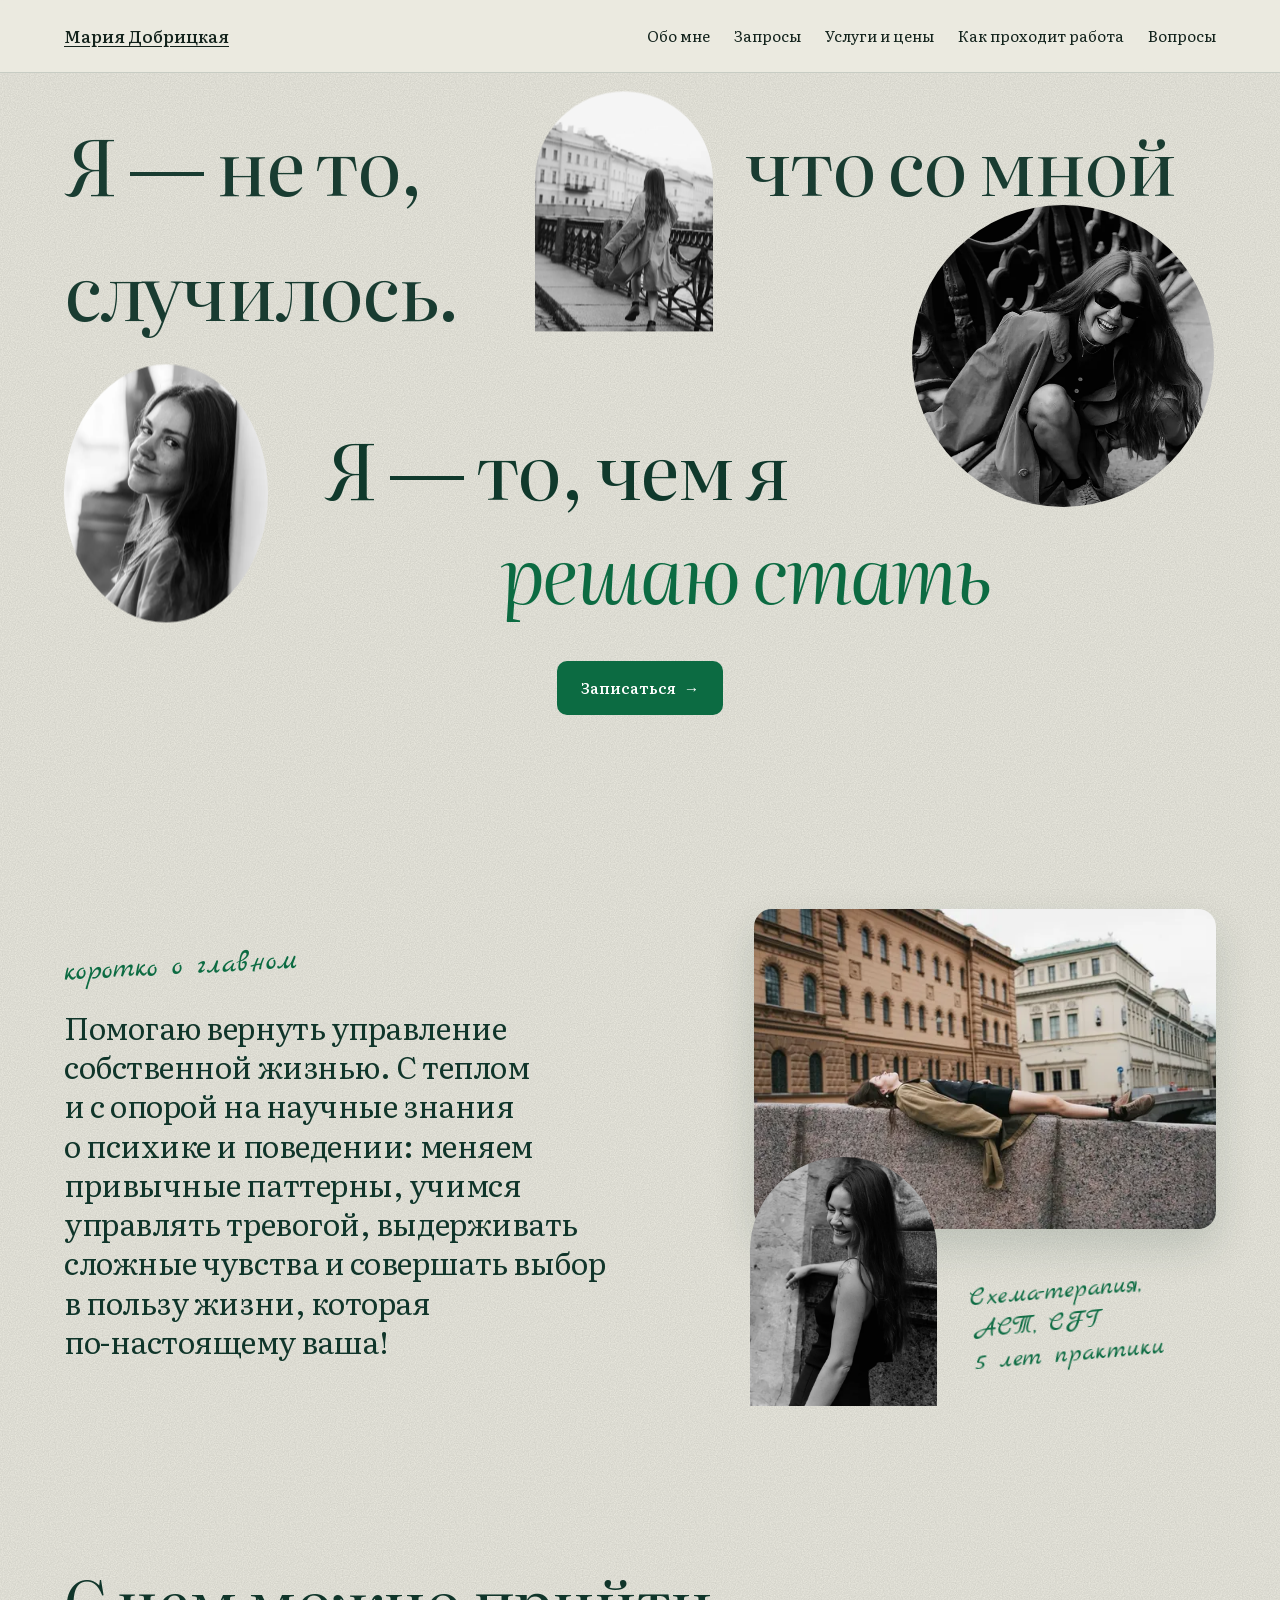
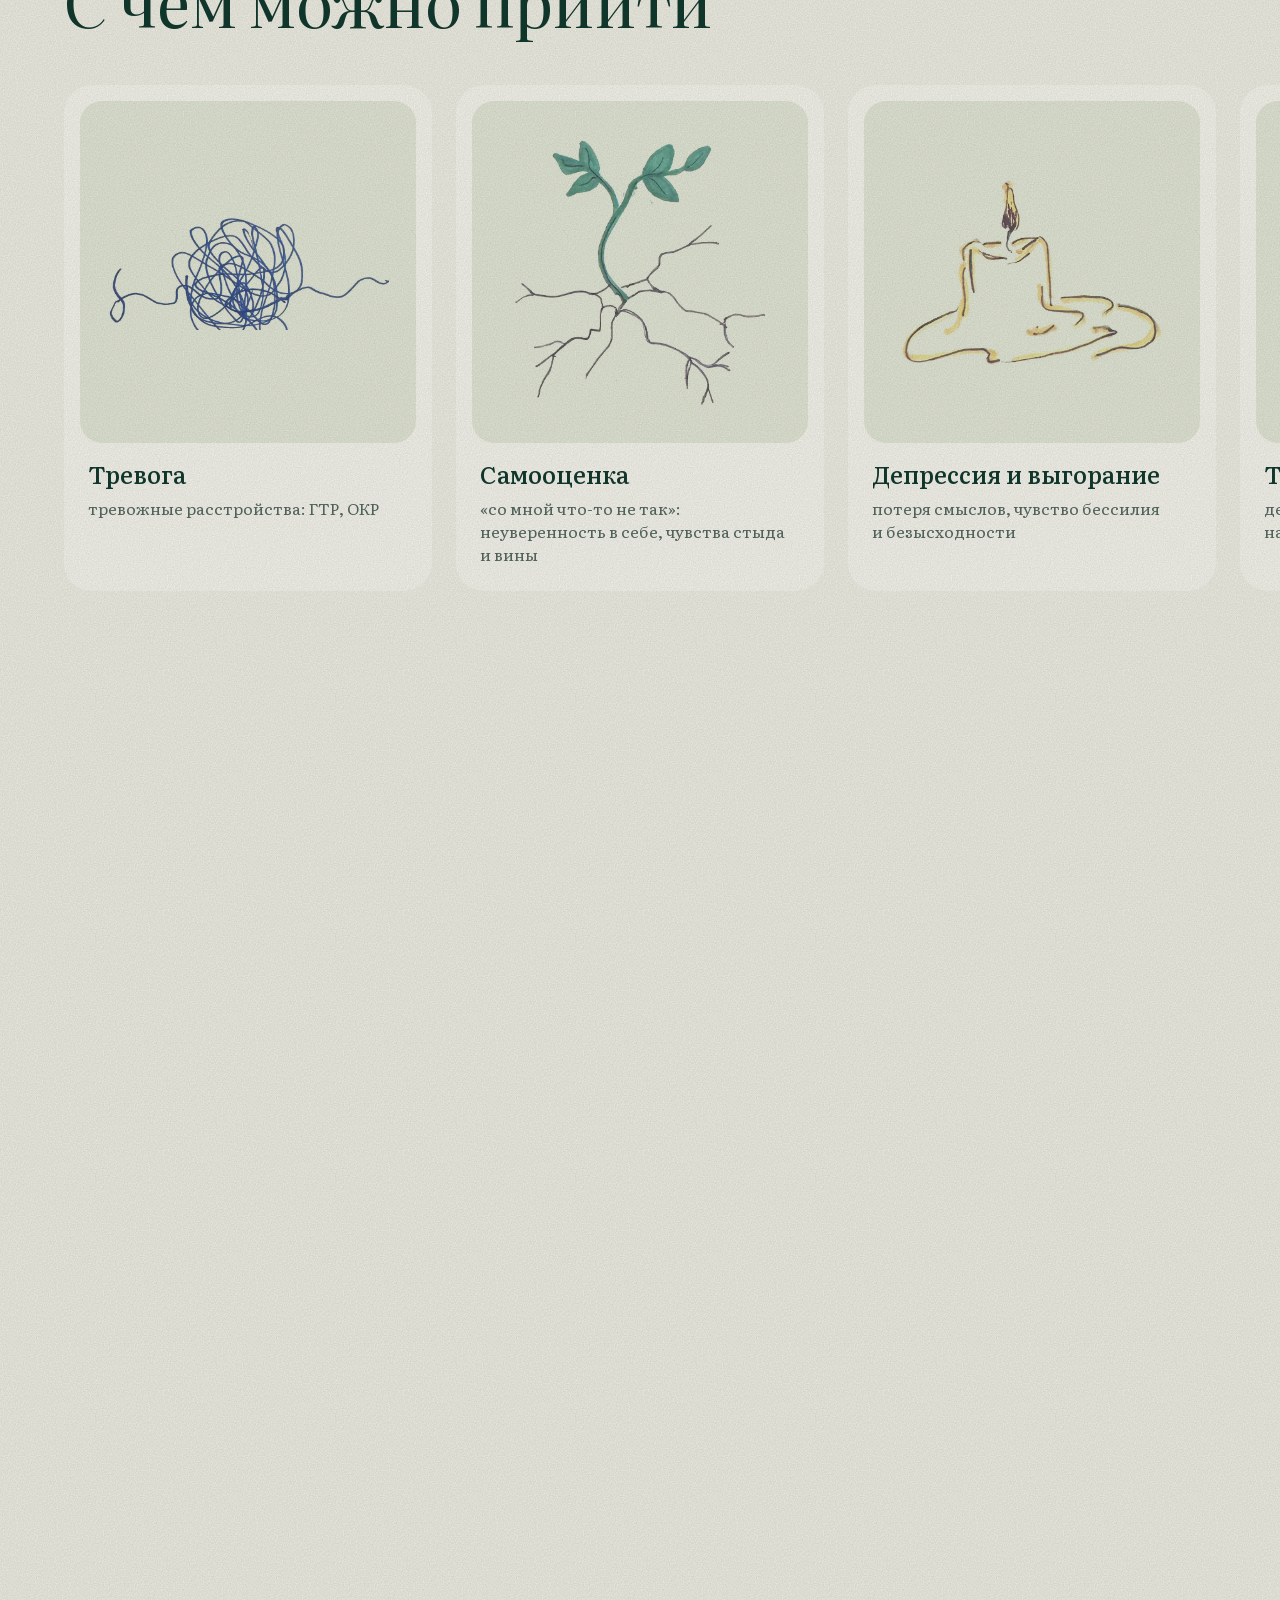
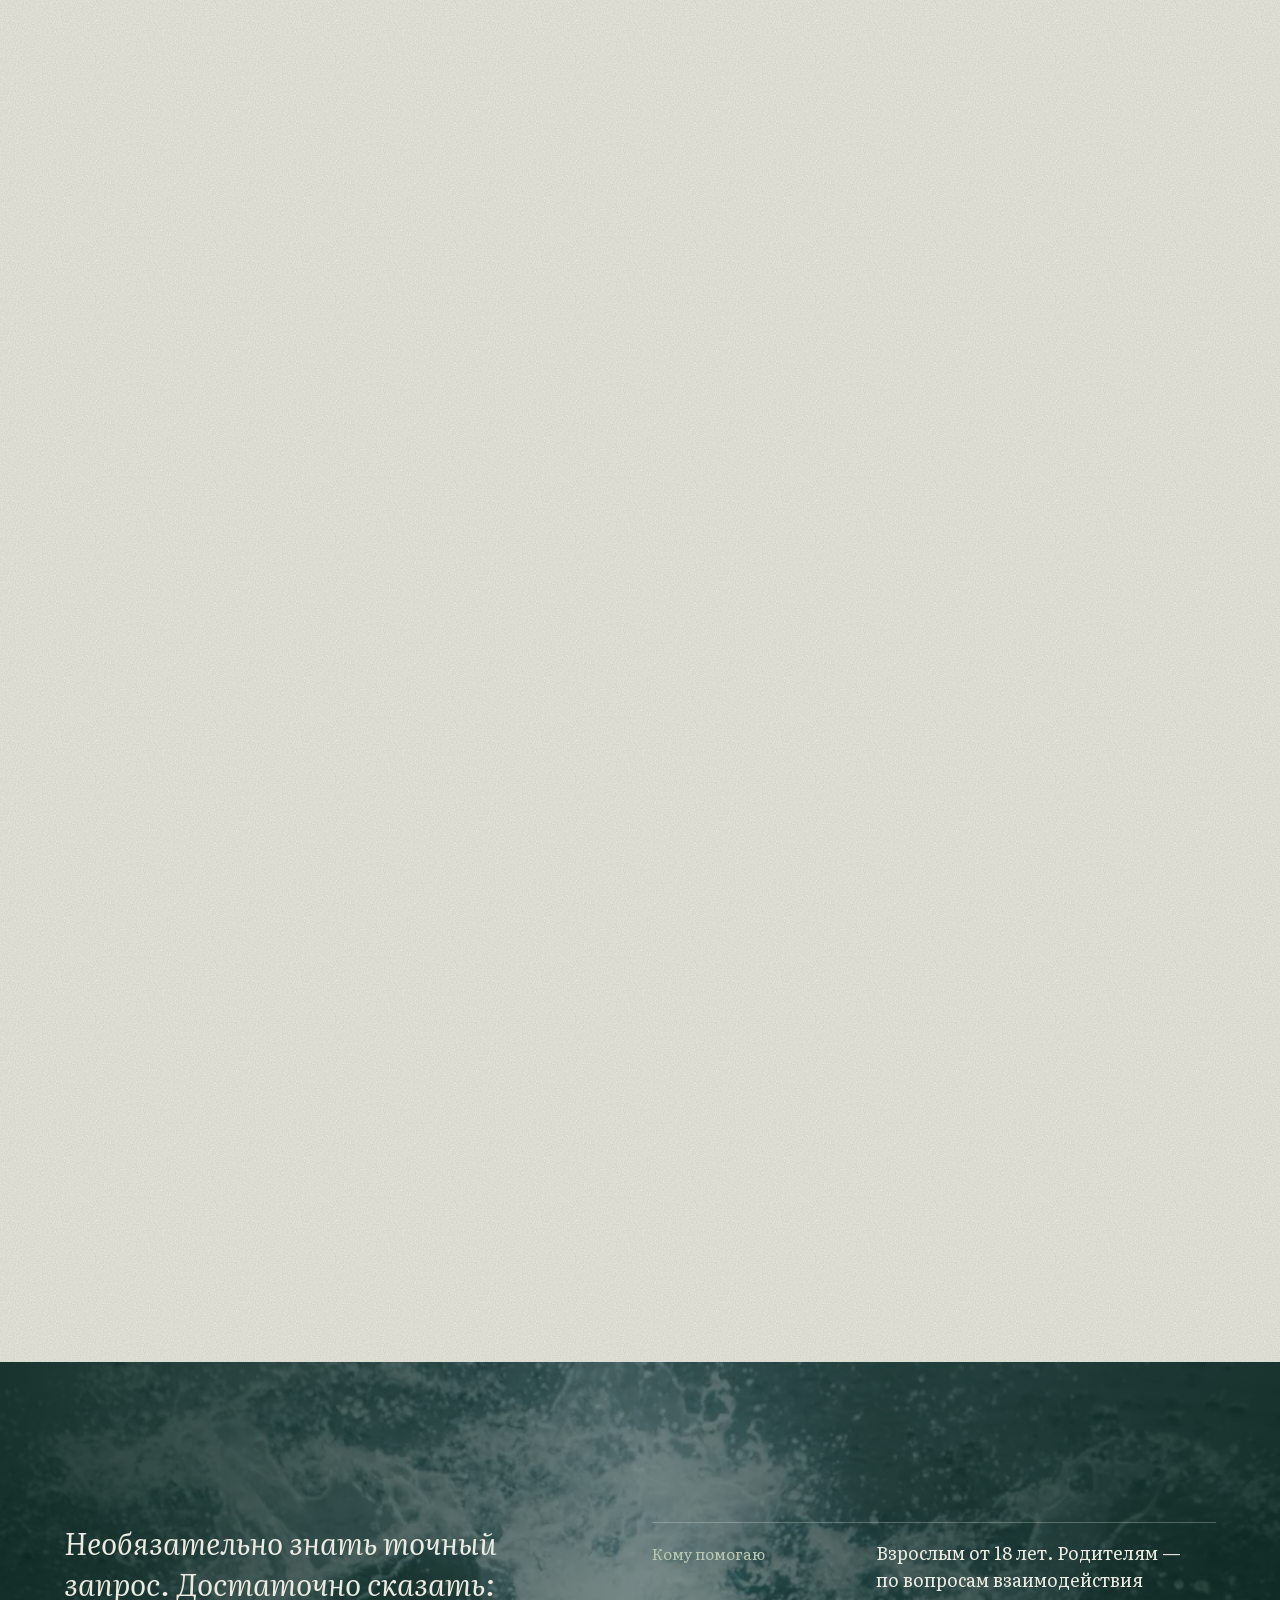
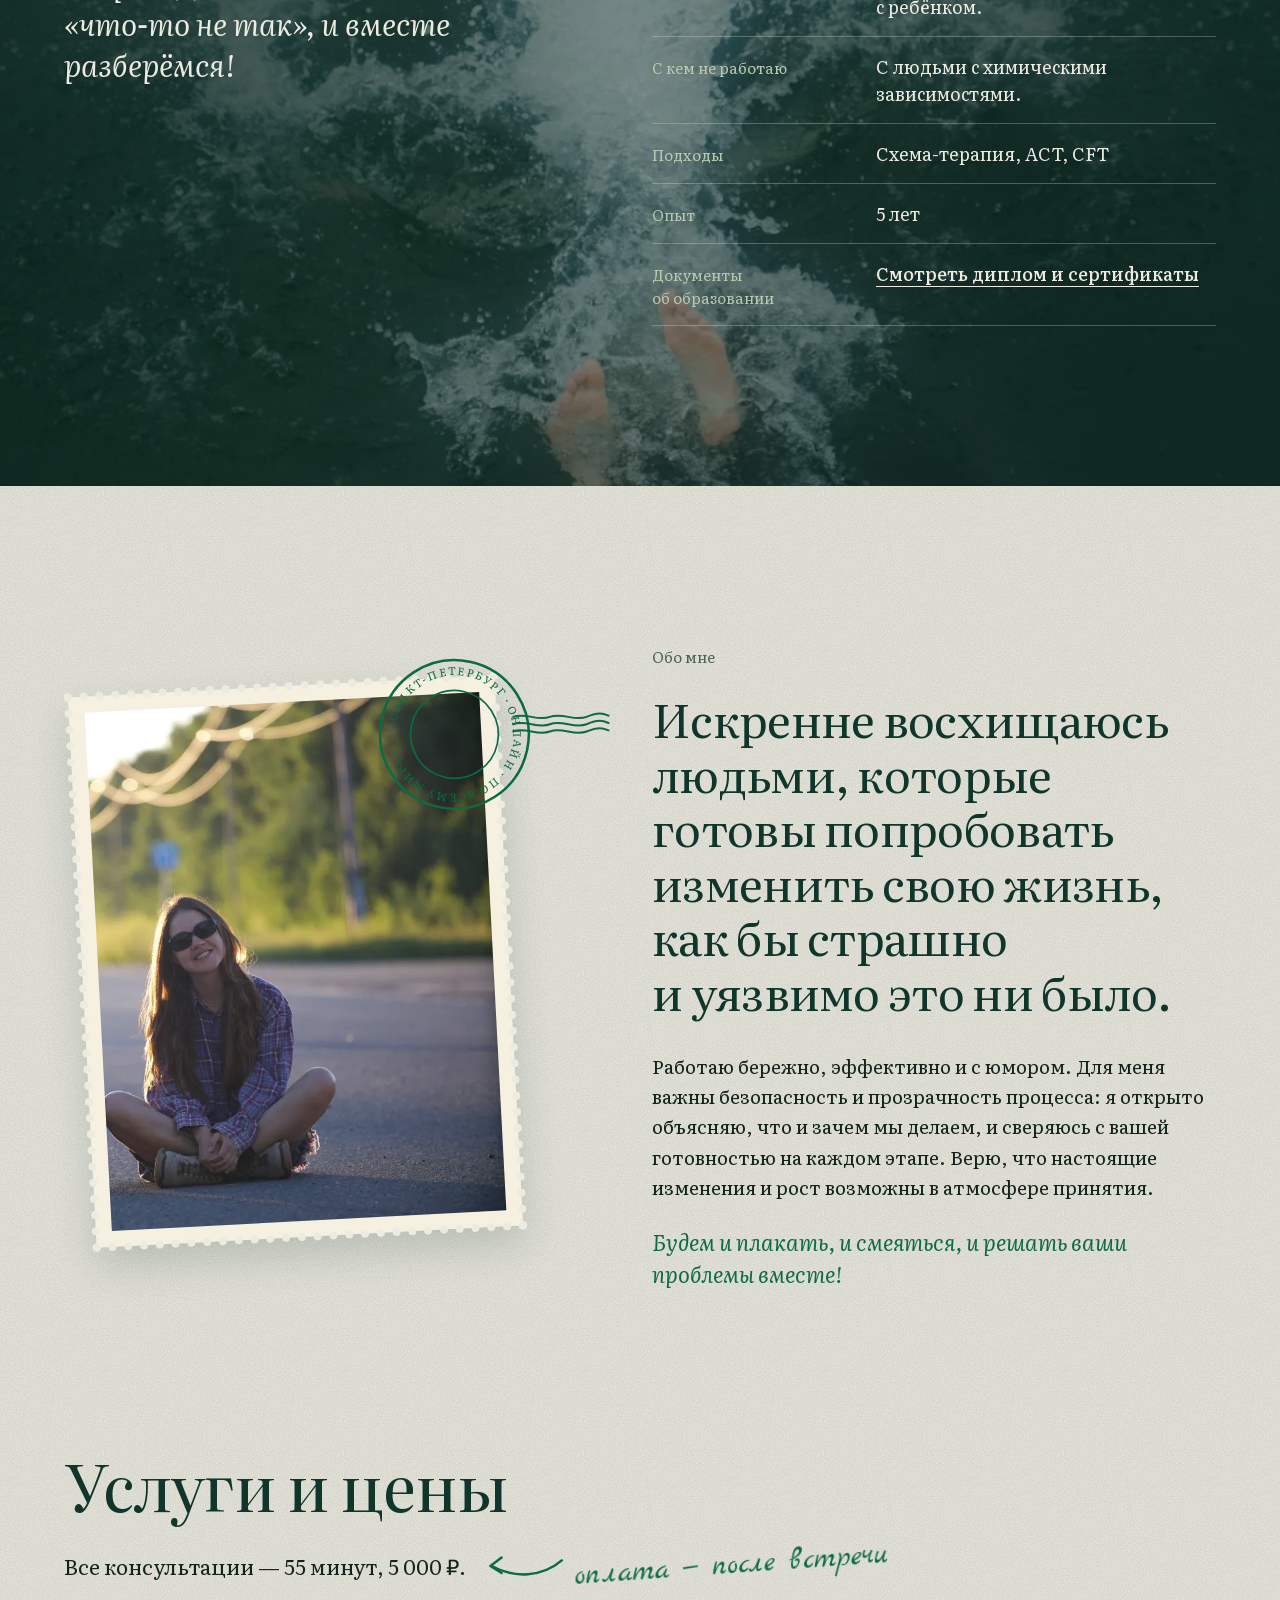
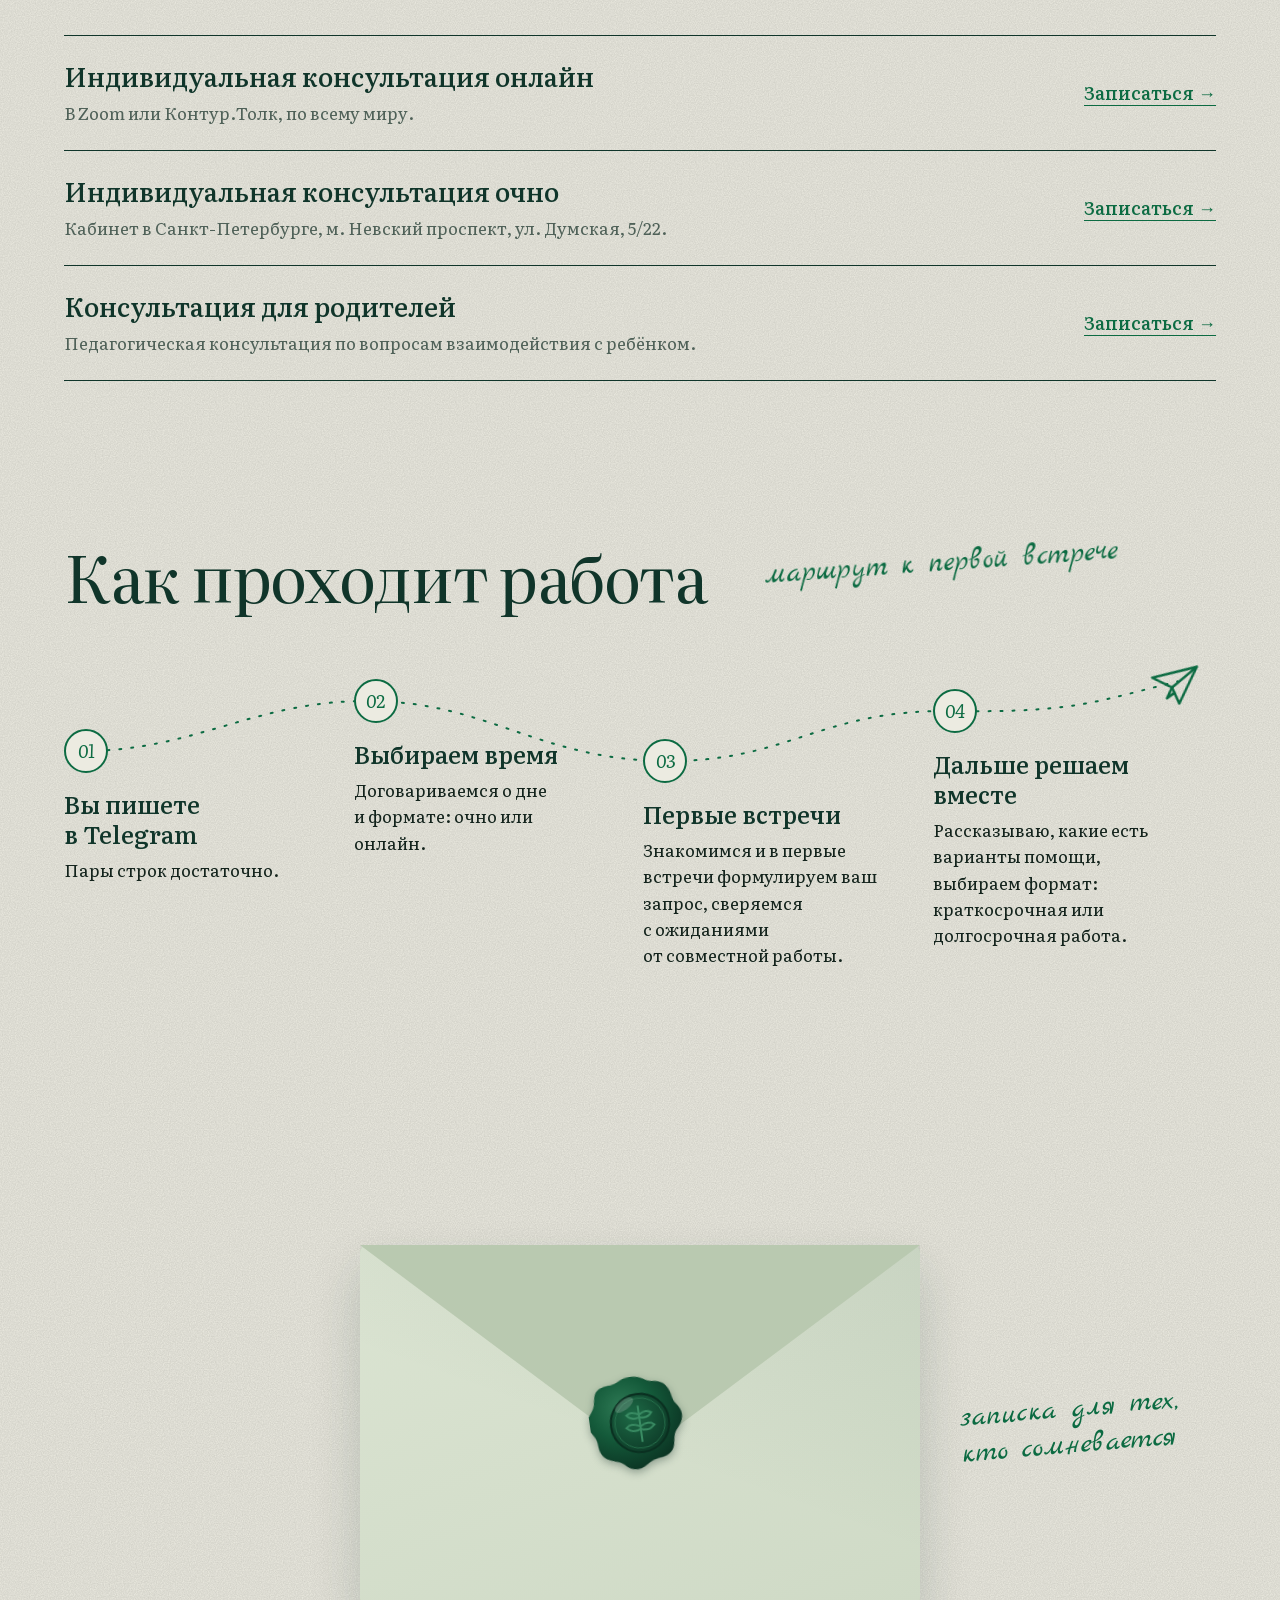
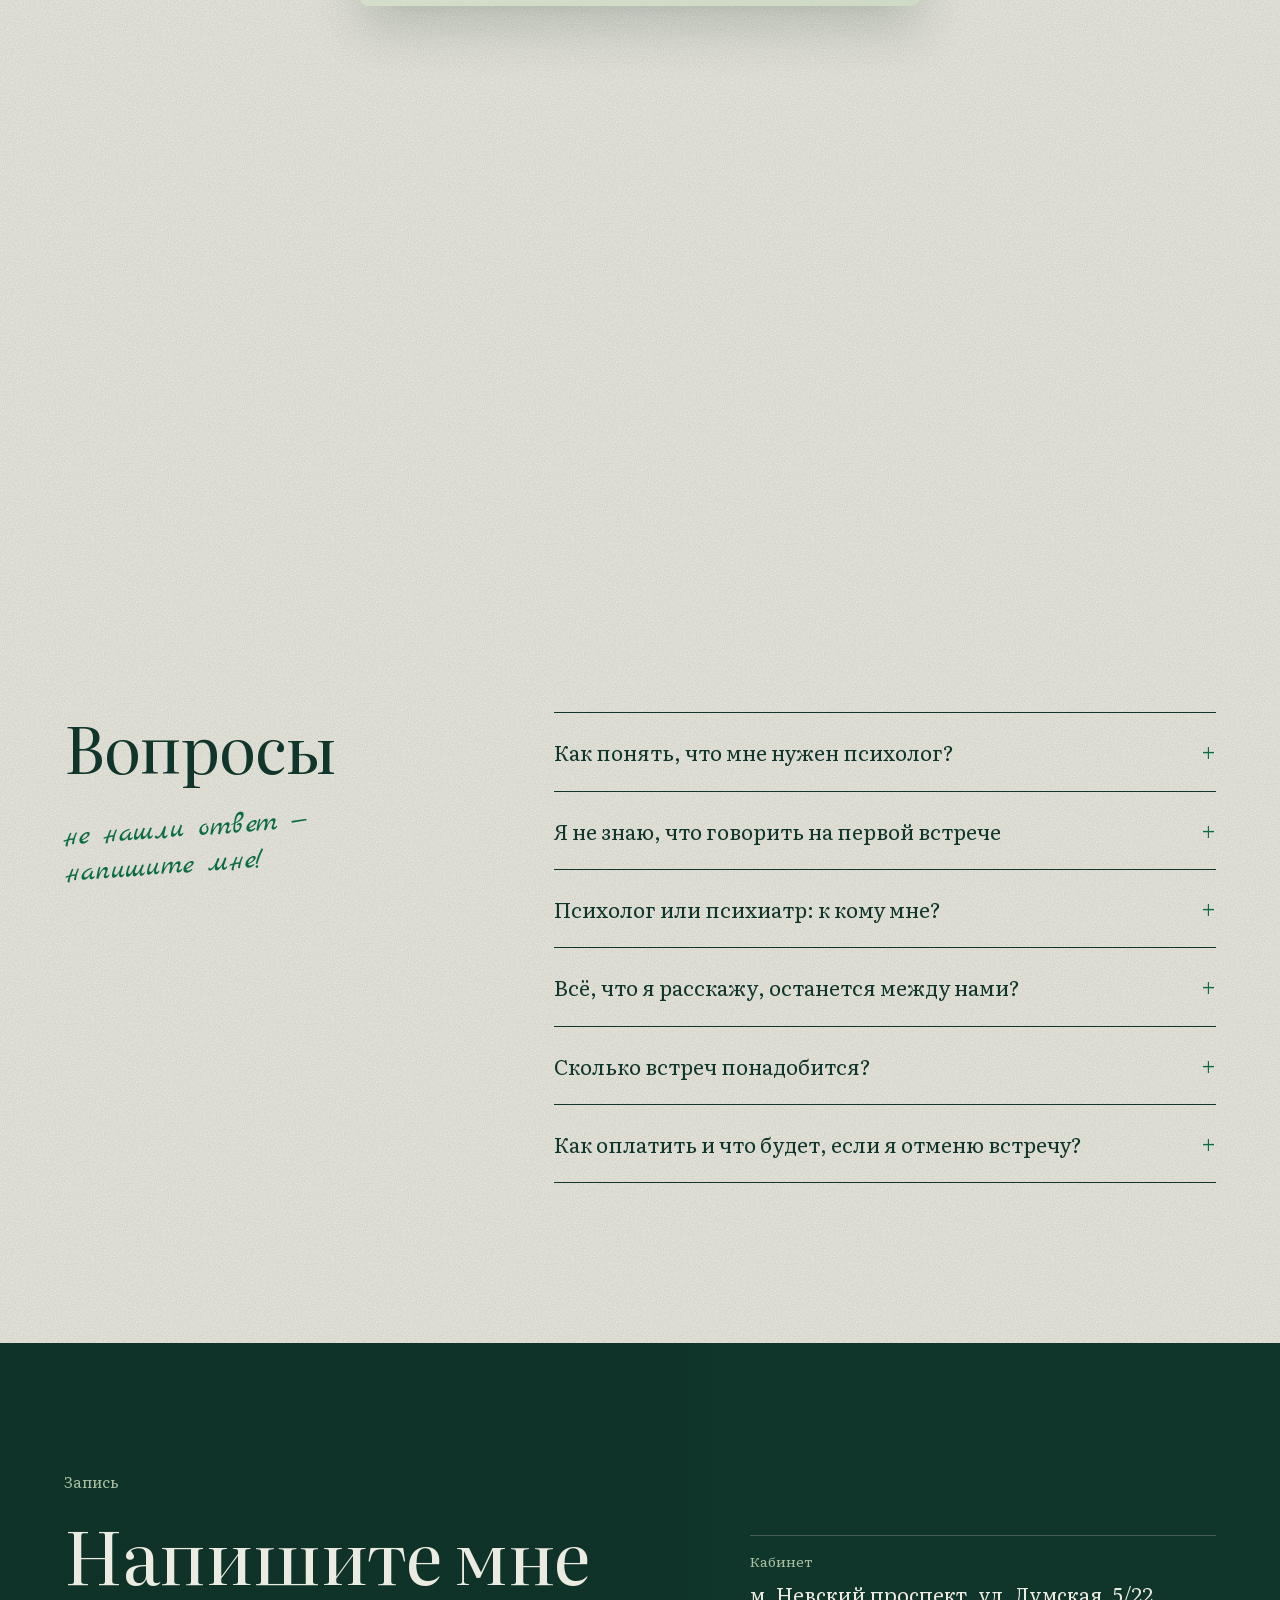
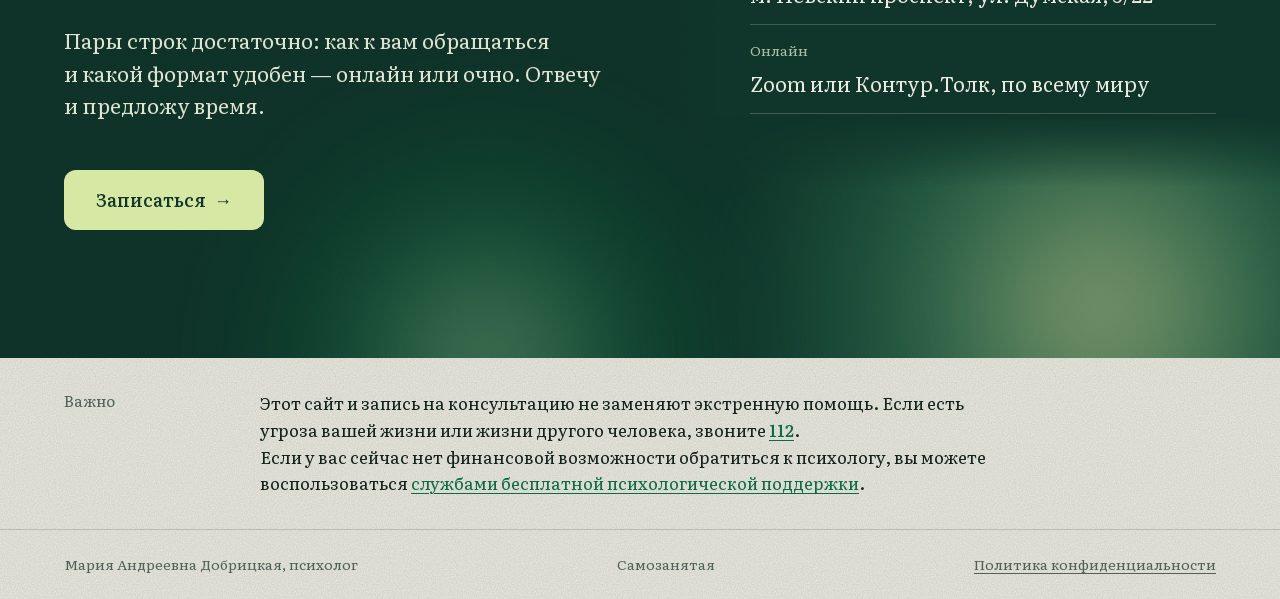
==== commit dad290eb: "Add Bing Webmaster verification tag Co-Authored-By: Claude Opus 5.5 <noreply@anthropic.com>" ====
--- a/index.html
+++ b/index.html
@@ -4,6 +4,7 @@
   <script>(function(d){d.classList.add("js");setTimeout(function(){d.classList.add("hero-go")},1200)})(document.documentElement)</script>
   <title>Психолог в Санкт-Петербурге и онлайн — Мария Добрицкая</title>
   <meta name="description" content="Психолог Мария Добрицкая: тревога, самооценка, депрессия и выгорание, травматичный опыт, отношения, ПРЛ. Схема-терапия, ACT, CFT. Очно в Санкт-Петербурге и онлайн, 55 минут — 5 000 ₽.">
+  <meta name="msvalidate.01" content="0492FF2C87712CDA1D09F4A1246170C2">
   <meta name="theme-color" content="#10352A">
   <meta property="og:type" content="website">
   <meta property="og:locale" content="ru_RU">
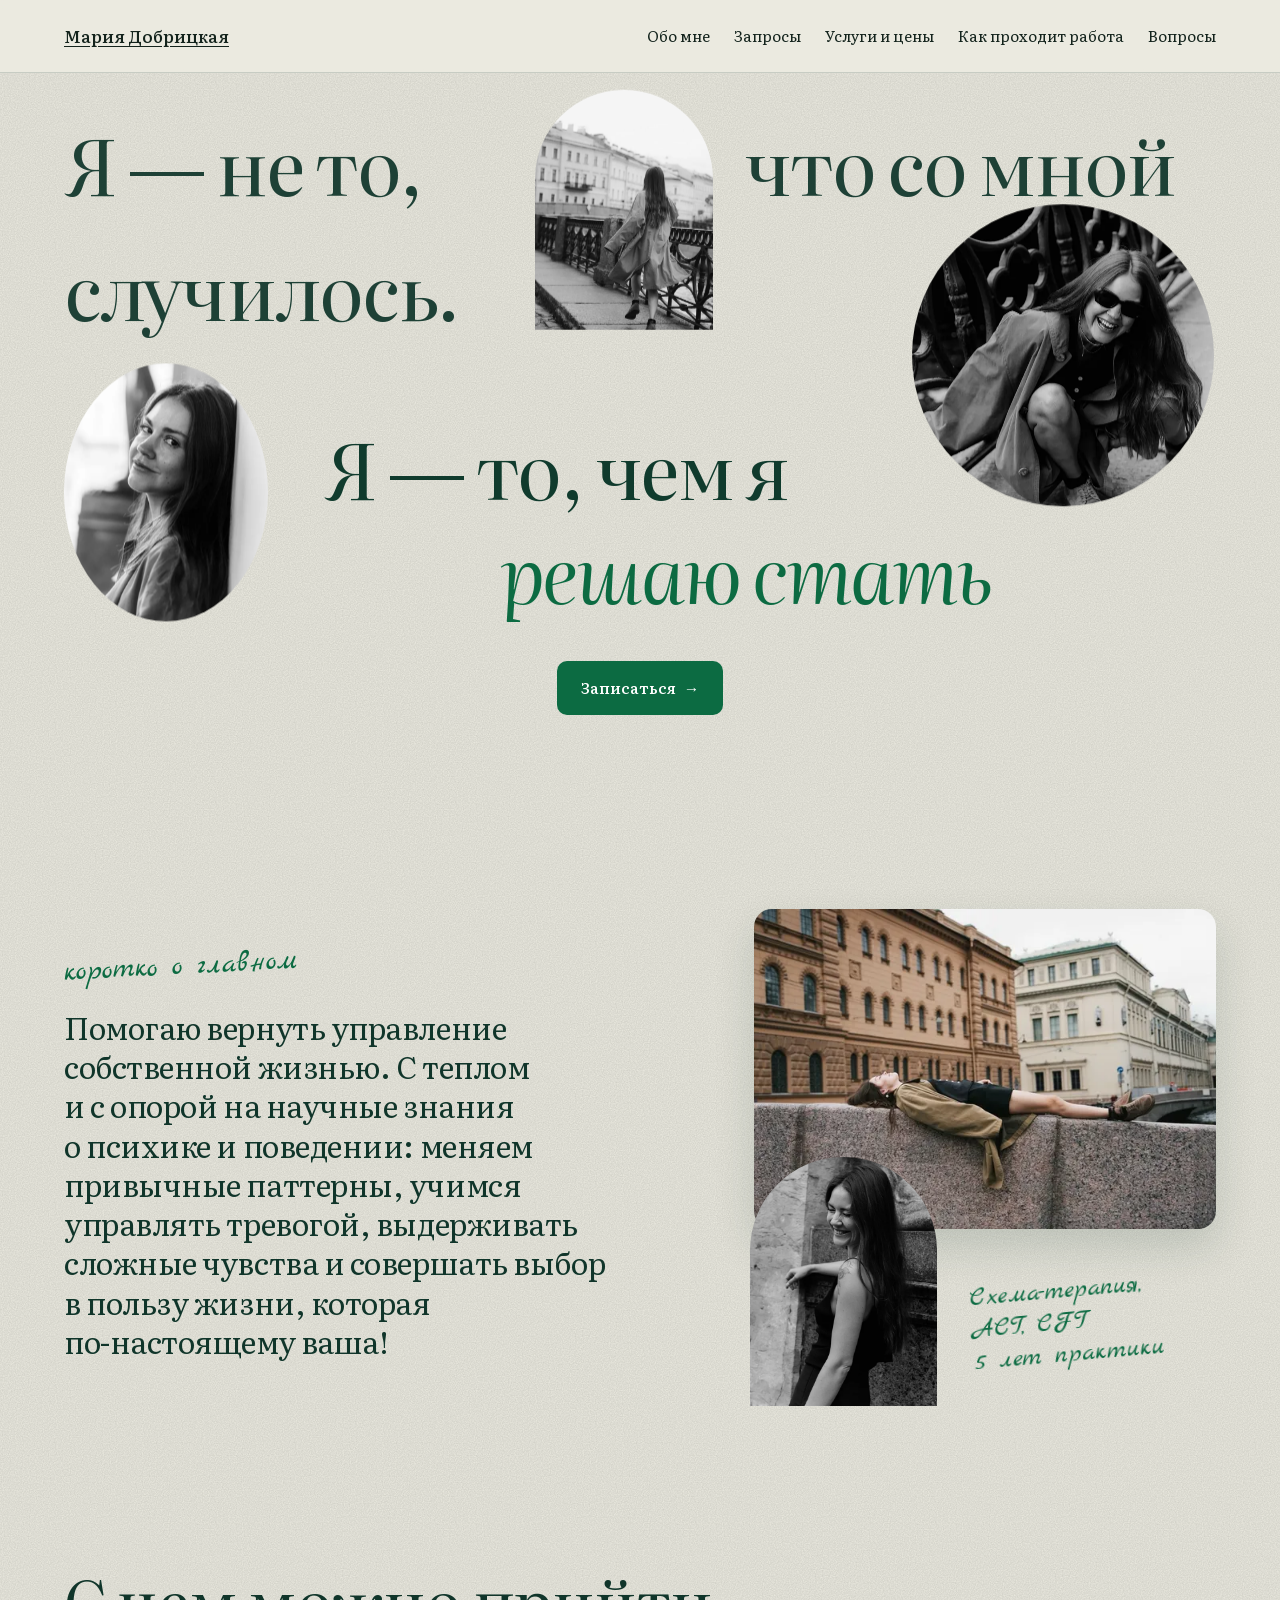
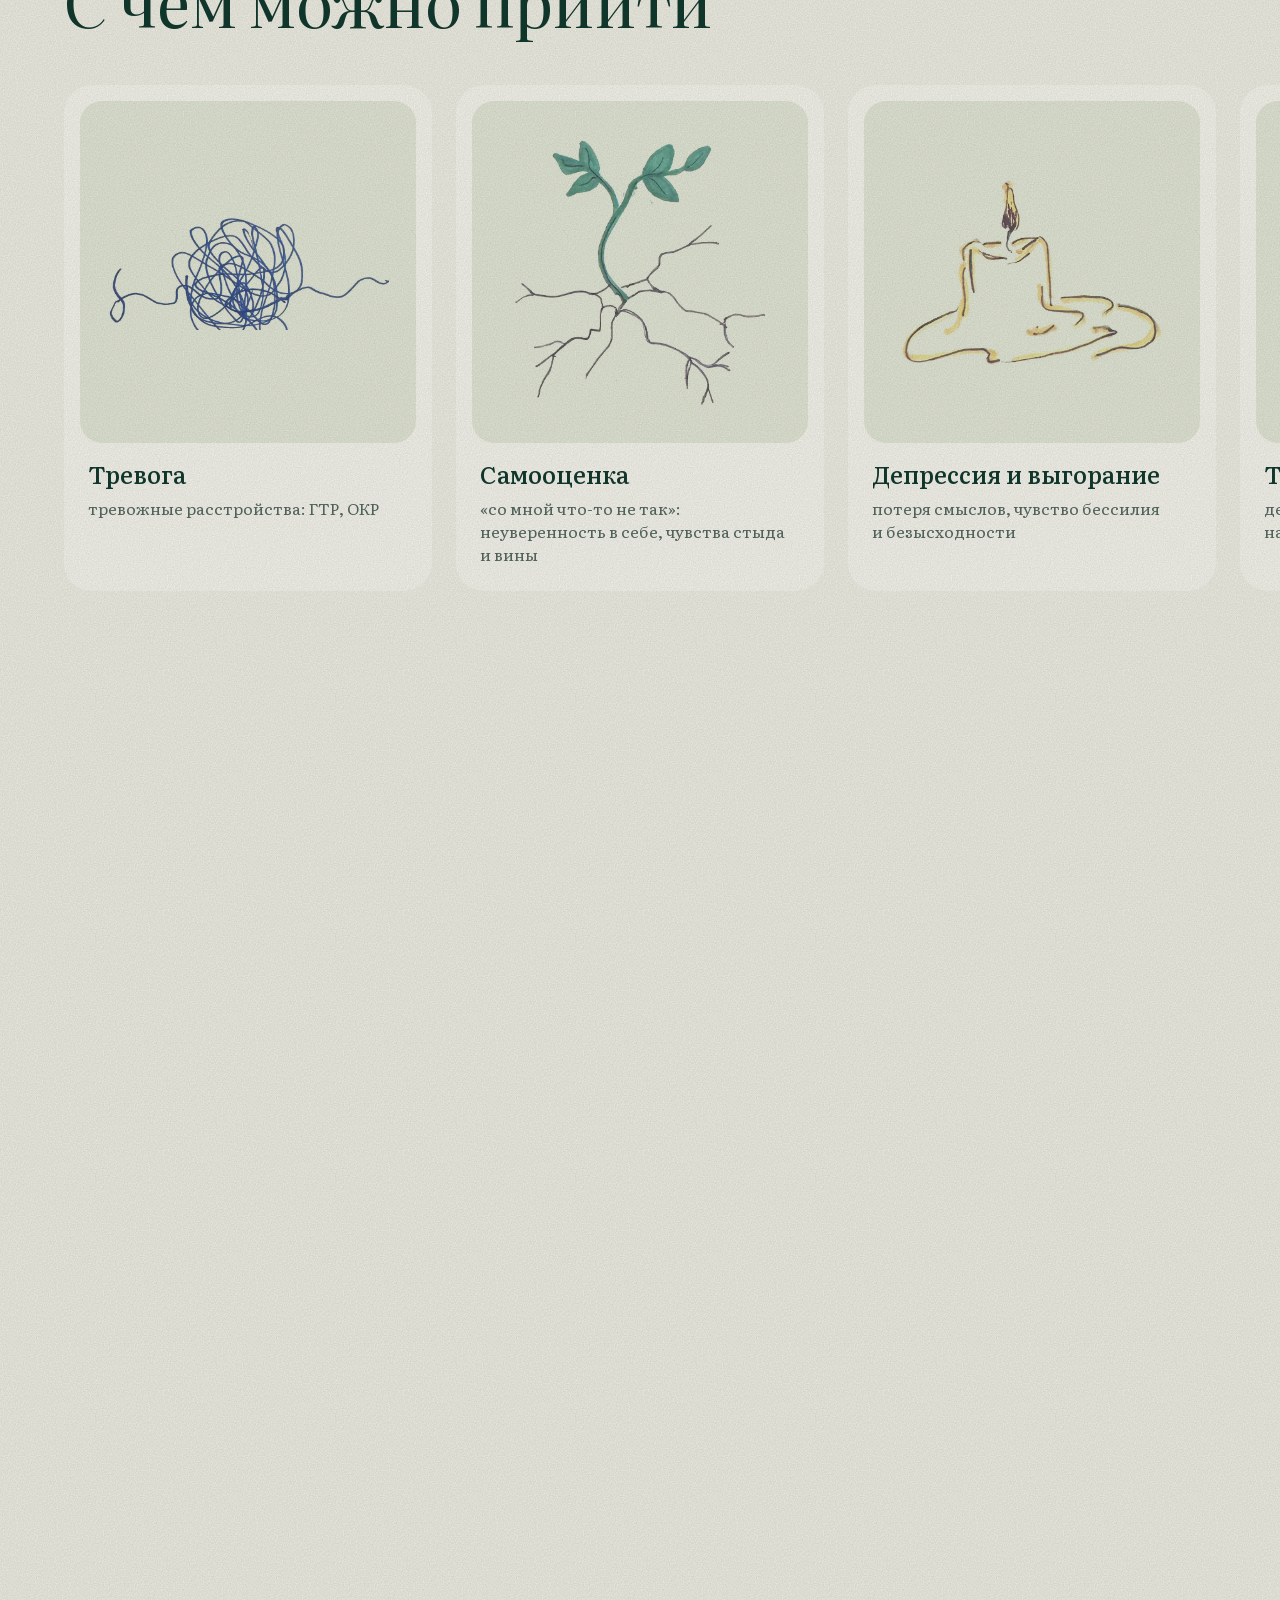
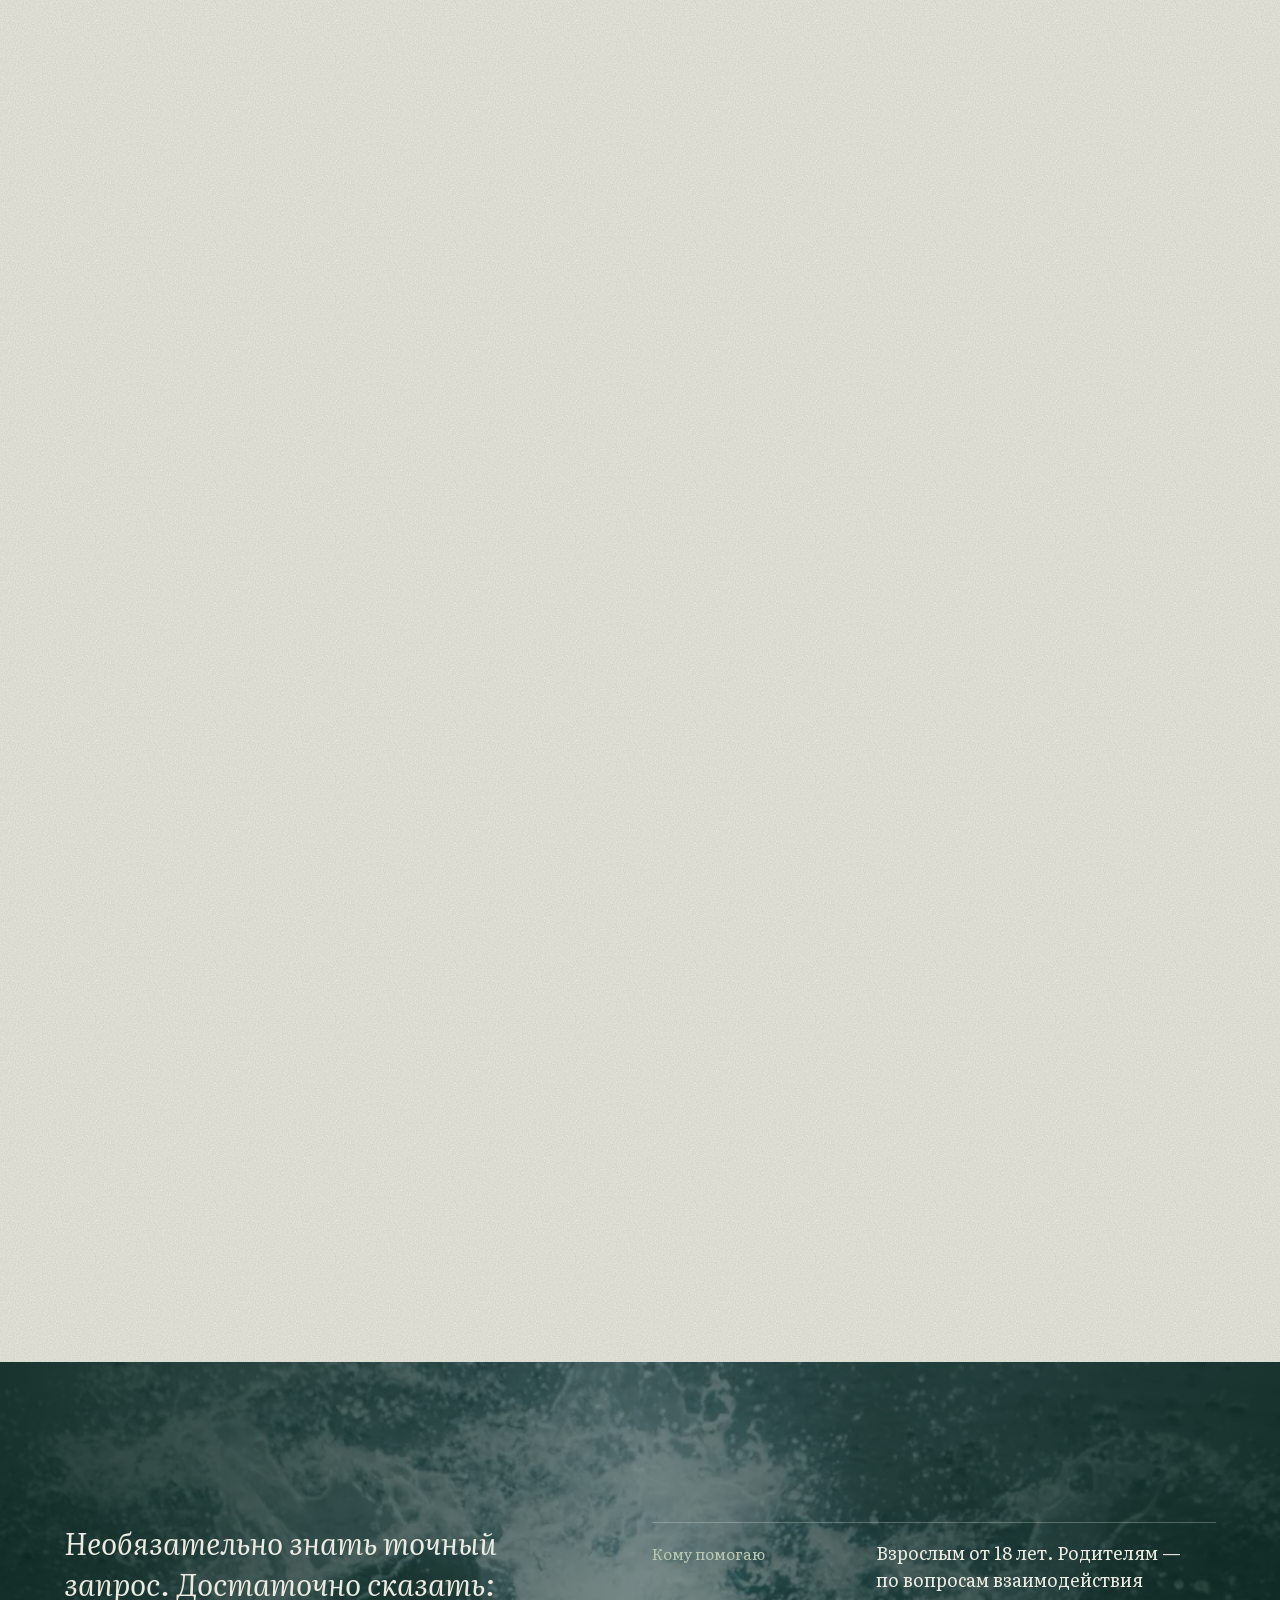
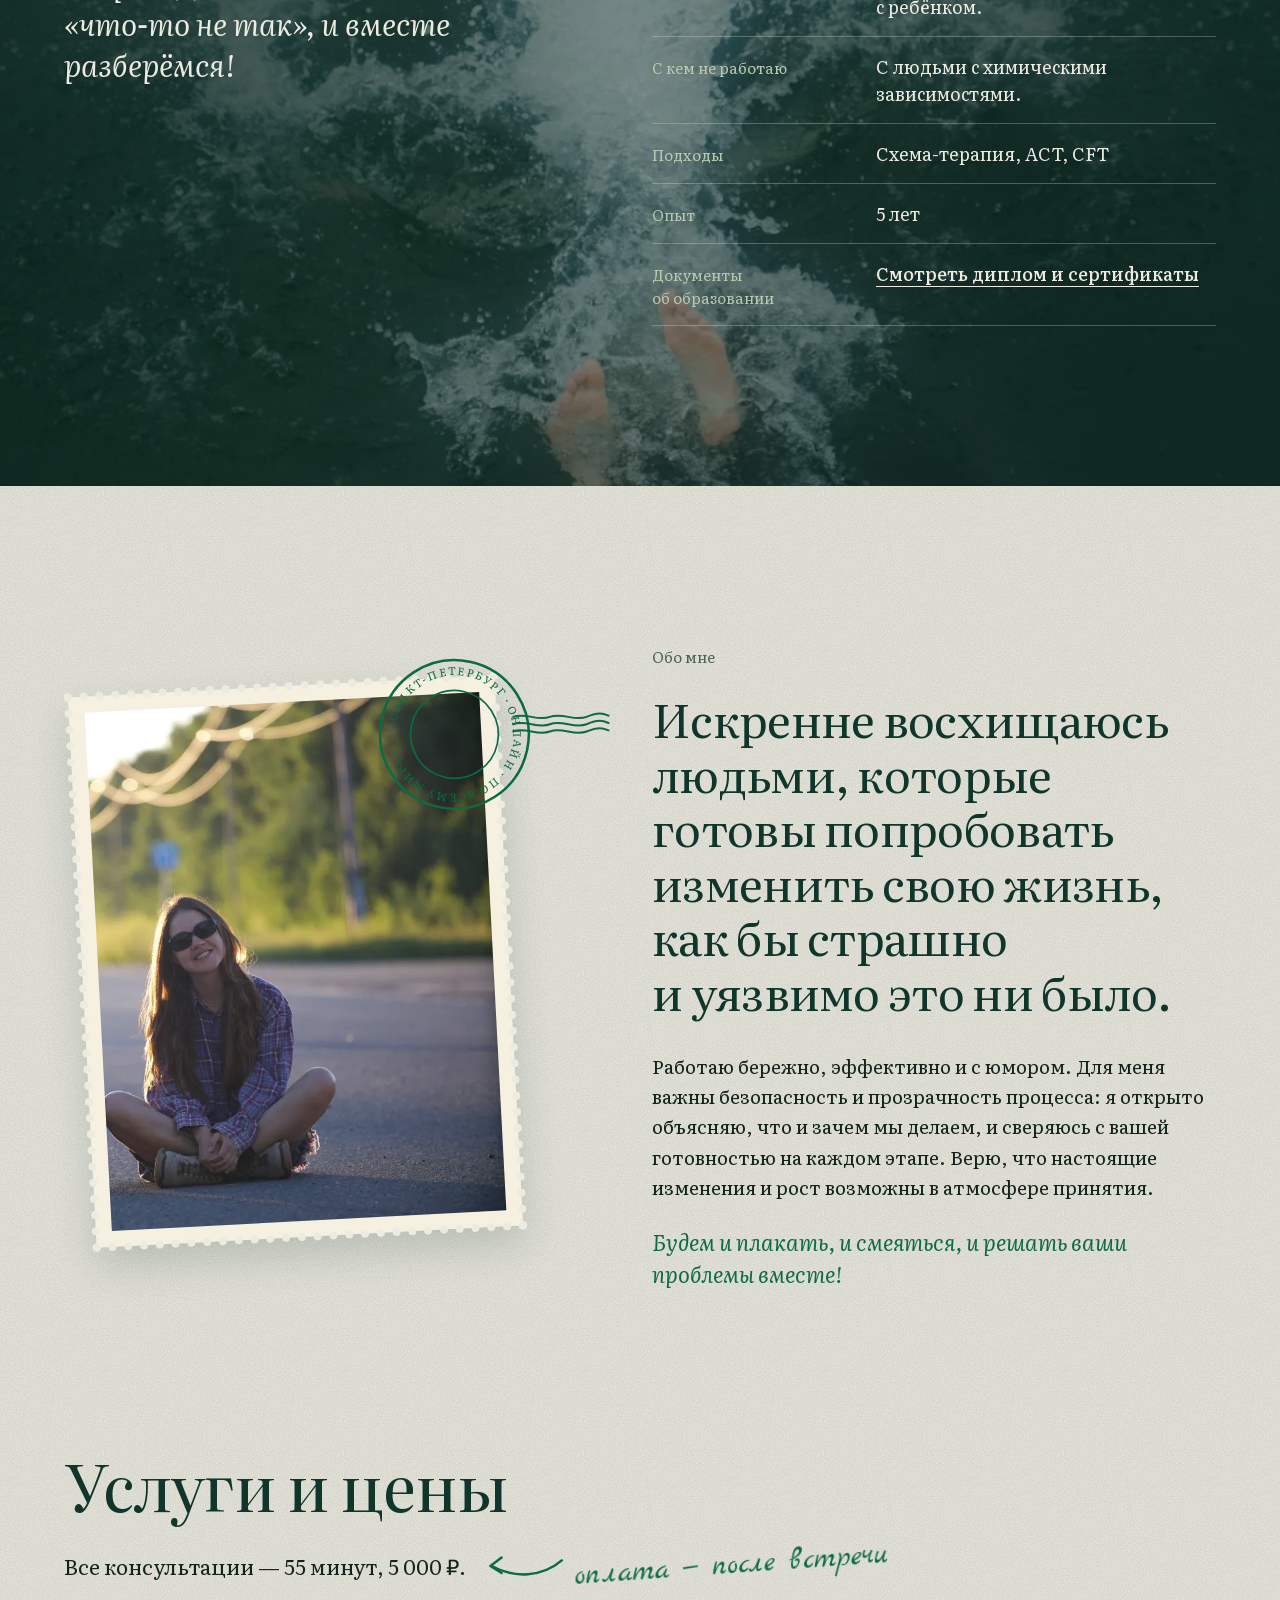
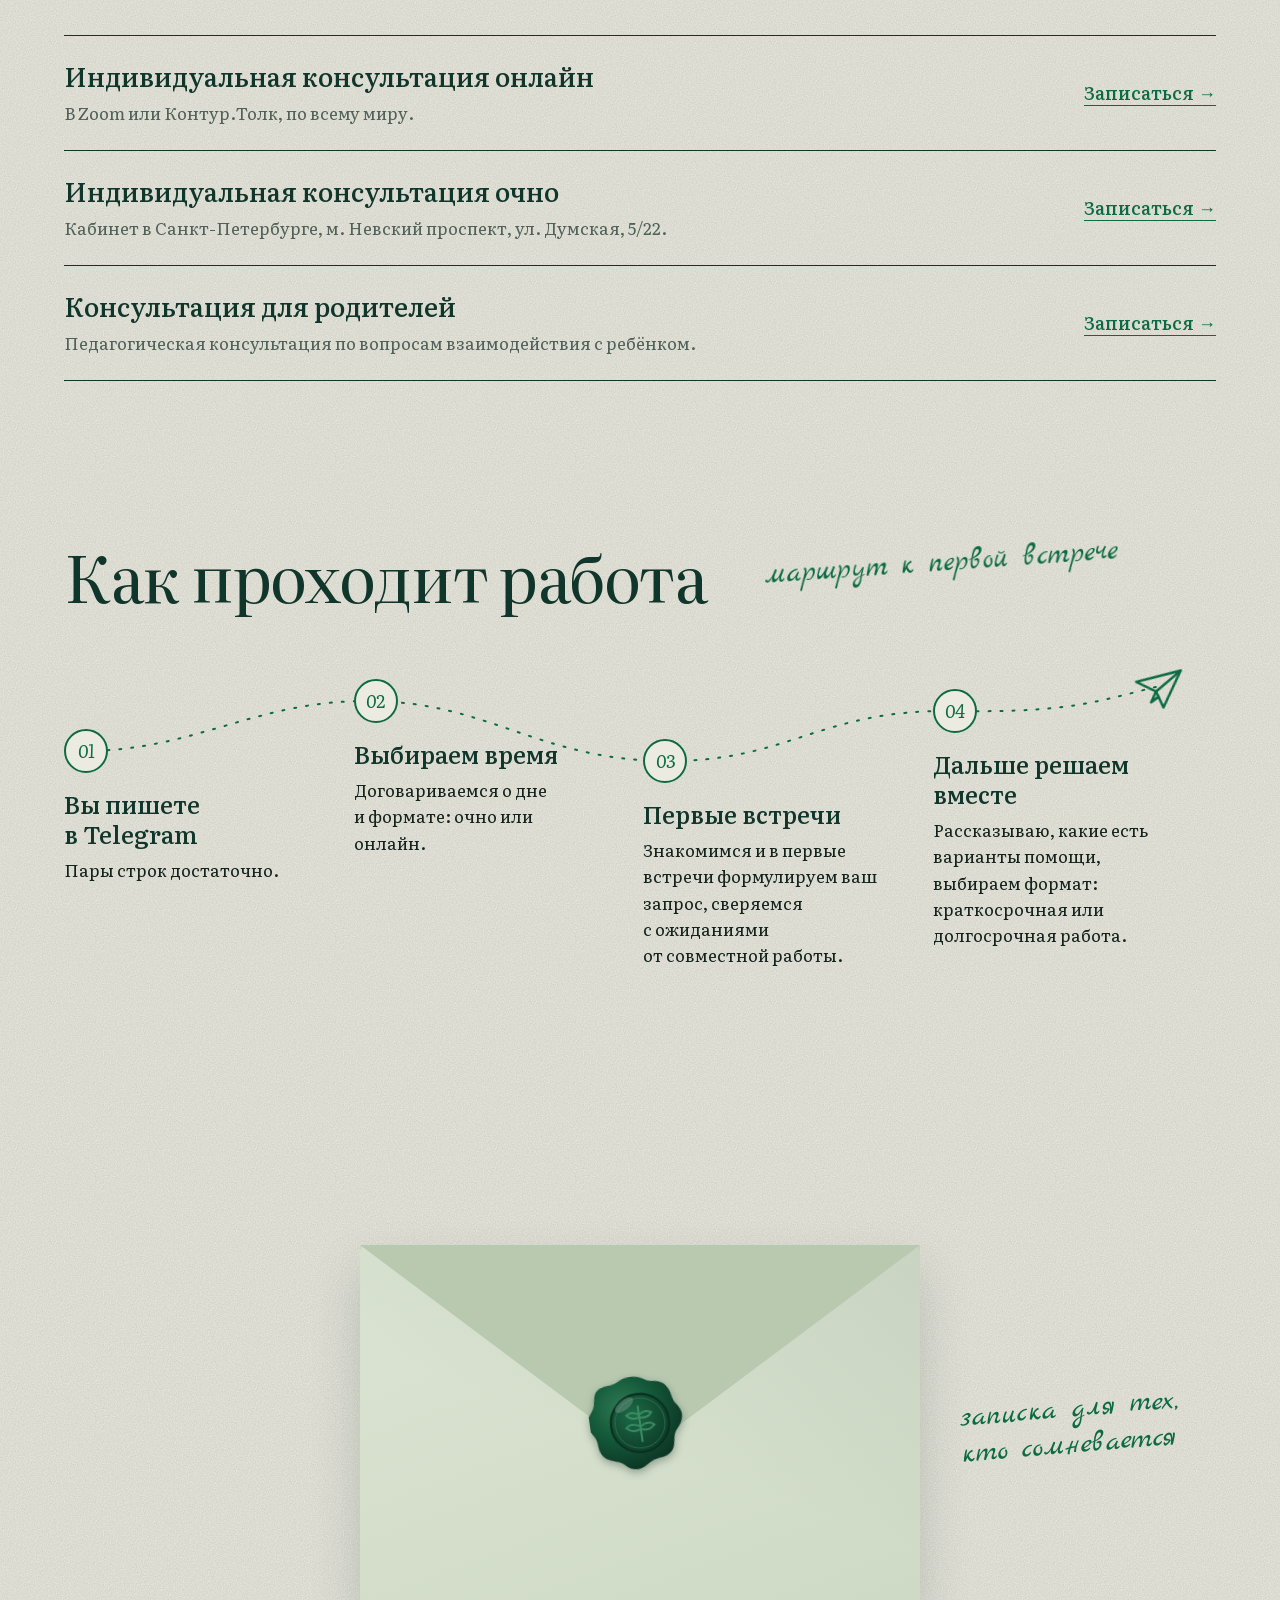
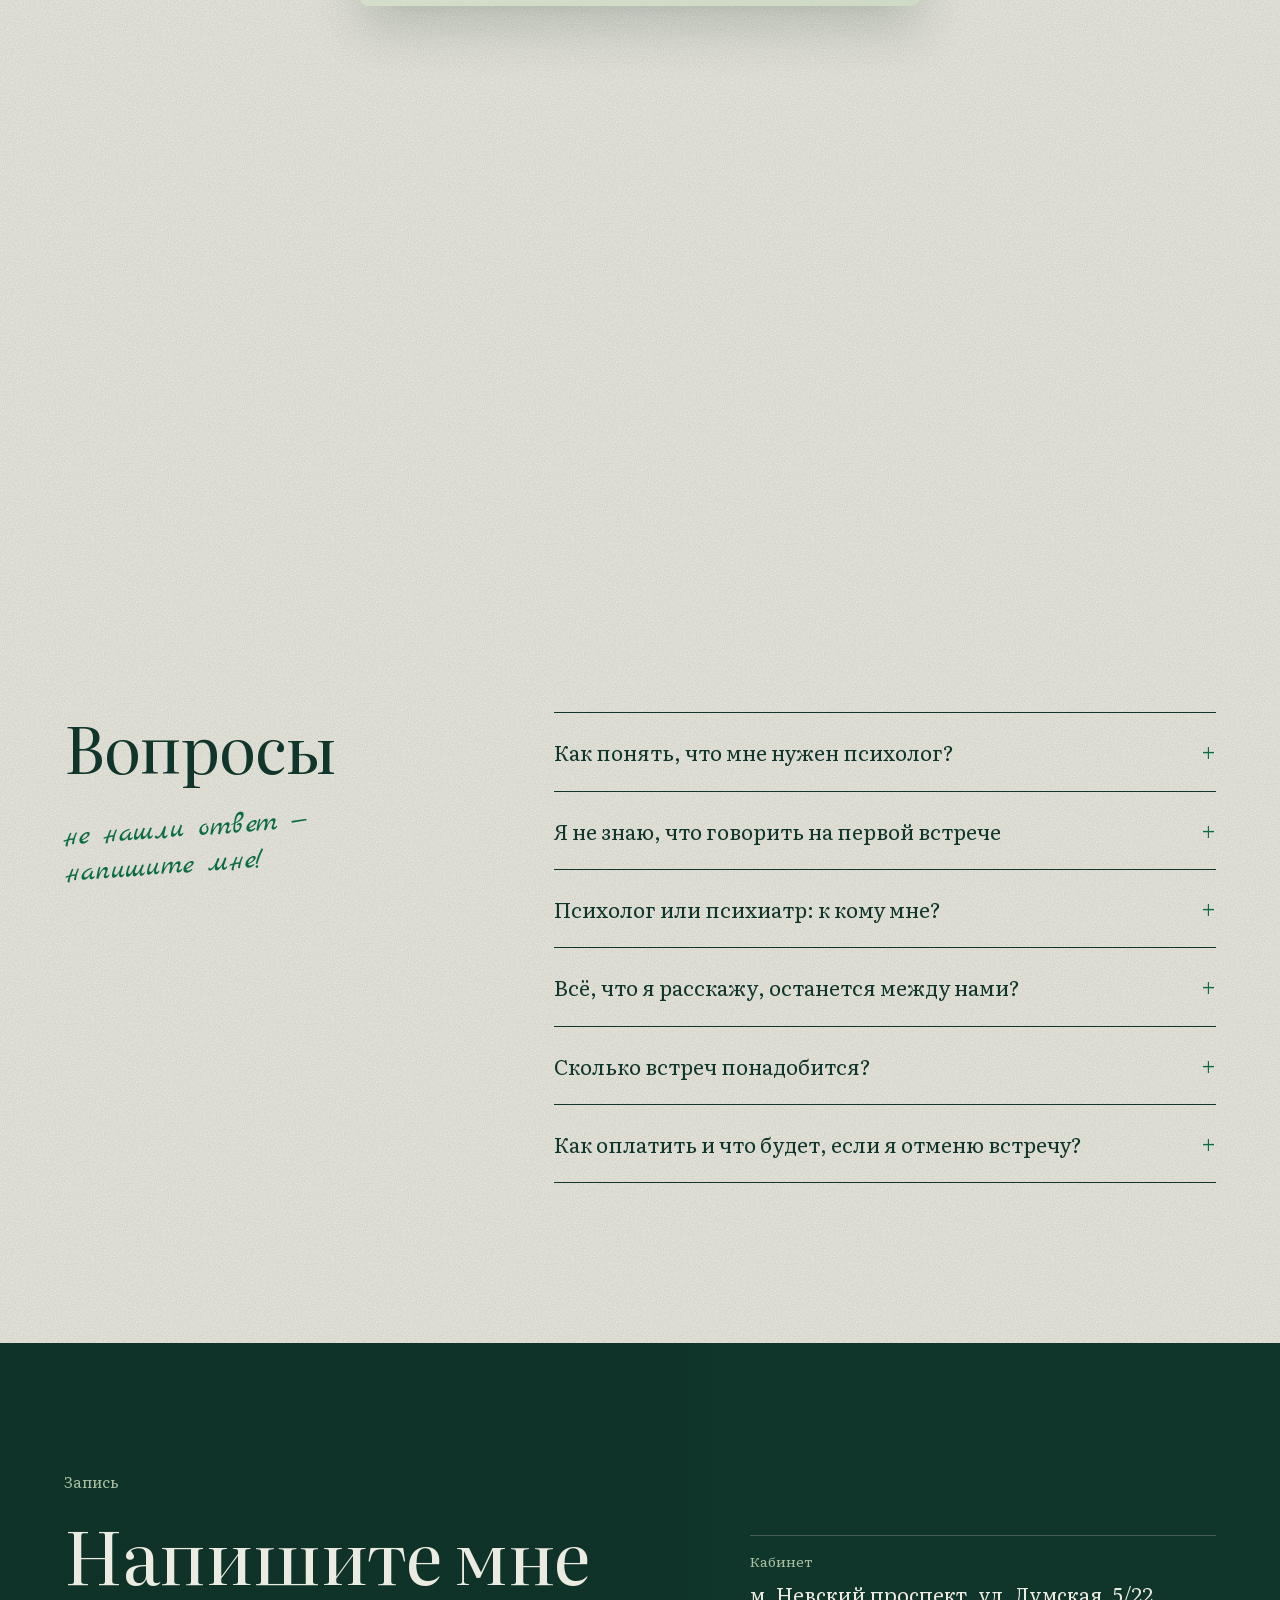
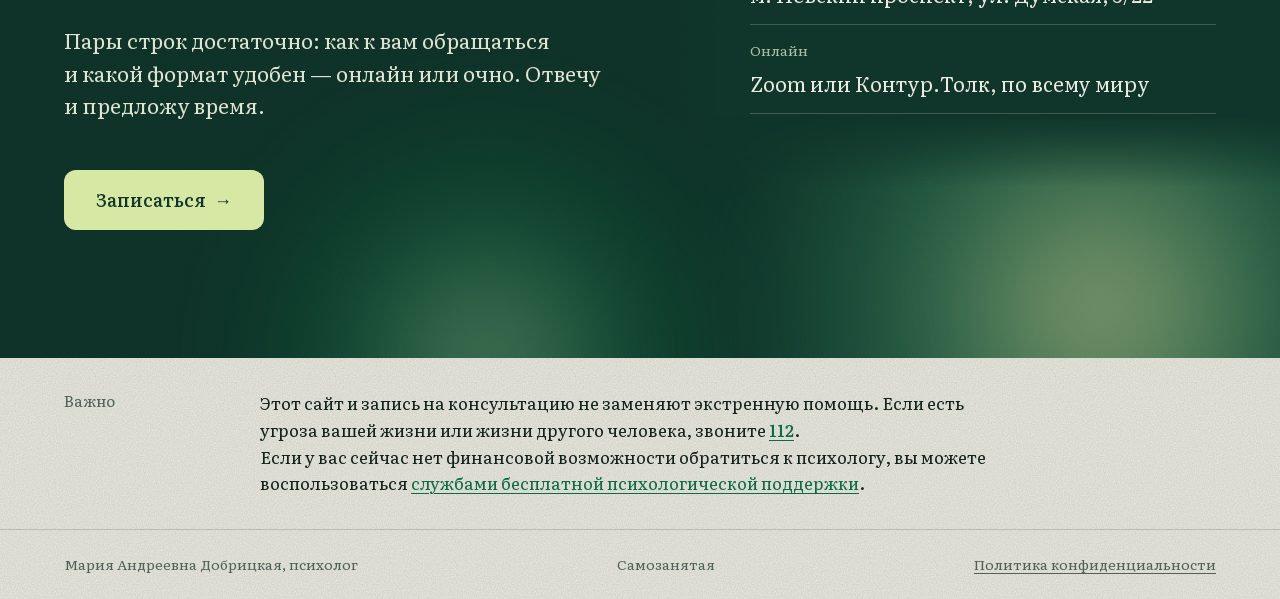
==== commit caaf8143: "Preview image and handwritten note: write ACT in Latin letters Co-Authored-By: Claude Opus 5.5 <nore" ====
--- a/index.html
+++ b/index.html
@@ -11,7 +11,7 @@
   <meta property="og:title" content="Мария Добрицкая — психолог">
   <meta property="og:description" content="Схема-терапия, ACT, CFT. Помогаю с тревогой, отношениями, самооценкой, выгоранием и травматичным опытом. Онлайн по всему миру и очно в Санкт-Петербурге, 55 минут — 5 000 ₽.">
   <meta property="og:url" content="https://mashadobrik.ru/">
-  <meta property="og:image" content="https://mashadobrik.ru/assets/og.jpg">
+  <meta property="og:image" content="https://mashadobrik.ru/assets/og-2.jpg">
   <meta property="og:image:width" content="1200">
   <meta property="og:image:height" content="630">
   <link rel="canonical" href="https://mashadobrik.ru/">
@@ -37,7 +37,7 @@
    ],
    "jobTitle": "Психолог",
    "url": "https://mashadobrik.ru/",
-   "image": "https://mashadobrik.ru/assets/og.jpg",
+   "image": "https://mashadobrik.ru/assets/og-2.jpg",
    "description": "Психолог в Санкт-Петербурге и онлайн. Работает в схема-терапии, ACT и CFT, 5 лет практики. Консультирует взрослых от 18 лет и родителей по вопросам взаимодействия с ребёнком.",
    "knowsAbout": [
     "тревога",
@@ -139,7 +139,7 @@
    "@id": "https://mashadobrik.ru/#practice",
    "name": "Психолог Мария Добрицкая",
    "url": "https://mashadobrik.ru/",
-   "image": "https://mashadobrik.ru/assets/og.jpg",
+   "image": "https://mashadobrik.ru/assets/og-2.jpg",
    "founder": {
     "@id": "https://mashadobrik.ru/#person"
    },
@@ -324,7 +324,7 @@
         <h2 class="short__phrase">Помогаю вернуть управление собственной жизнью. С&nbsp;теплом и&nbsp;с&nbsp;опорой на&nbsp;научные знания о&nbsp;психике и&nbsp;поведении: меняем привычные паттерны, учимся управлять тревогой, выдерживать сложные чувства и&nbsp;совершать выбор в&nbsp;пользу жизни, которая <span class="nowrap">по-настоящему</span> ваша!</h2>
       </div>
       <div class="short__photos">
-        <p class="note short__creds"><span>Схема-терапия,</span> <span><span aria-hidden="true">АСТ</span><span class="visually-hidden">ACT</span>, CFT</span> <span>5&nbsp;лет практики</span></p>
+        <p class="note short__creds"><span>Схема-терапия,</span> <span>ACT, CFT</span> <span>5&nbsp;лет практики</span></p>
         <img class="short__lying" src="assets/photos/r-lying-1200.webp" srcset="assets/photos/r-lying-600.webp 600w, assets/photos/r-lying-1200.webp 1200w" sizes="(max-width: 1099px) 90vw, 520px" alt="Мария лежит на гранитном парапете набережной" width="1200" height="800" loading="lazy">
         <img class="short__wall" src="assets/photos/r-wall-1200.webp" srcset="assets/photos/r-wall-600.webp 600w, assets/photos/r-wall-1200.webp 1200w" sizes="(max-width: 1099px) 40vw, 210px" alt="Мария смеётся у каменной стены" width="1200" height="1500" loading="lazy">
       </div>
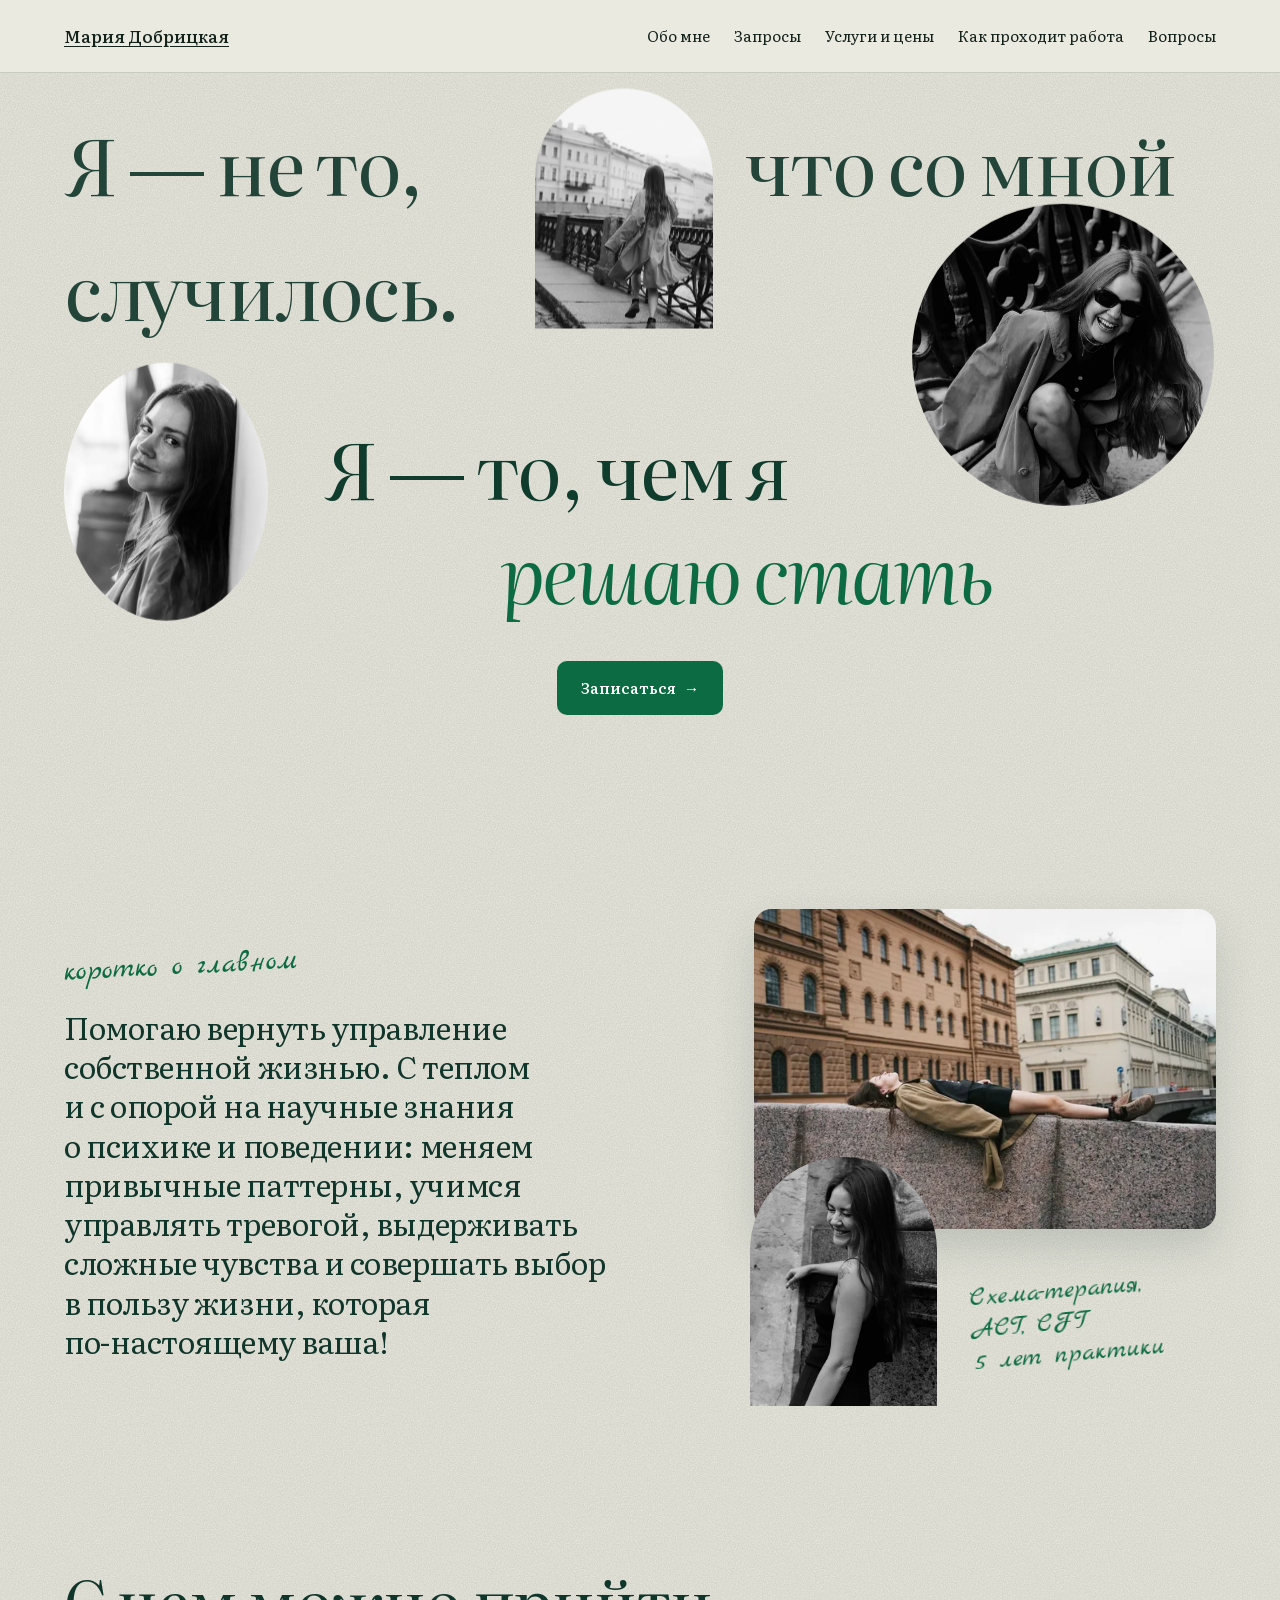
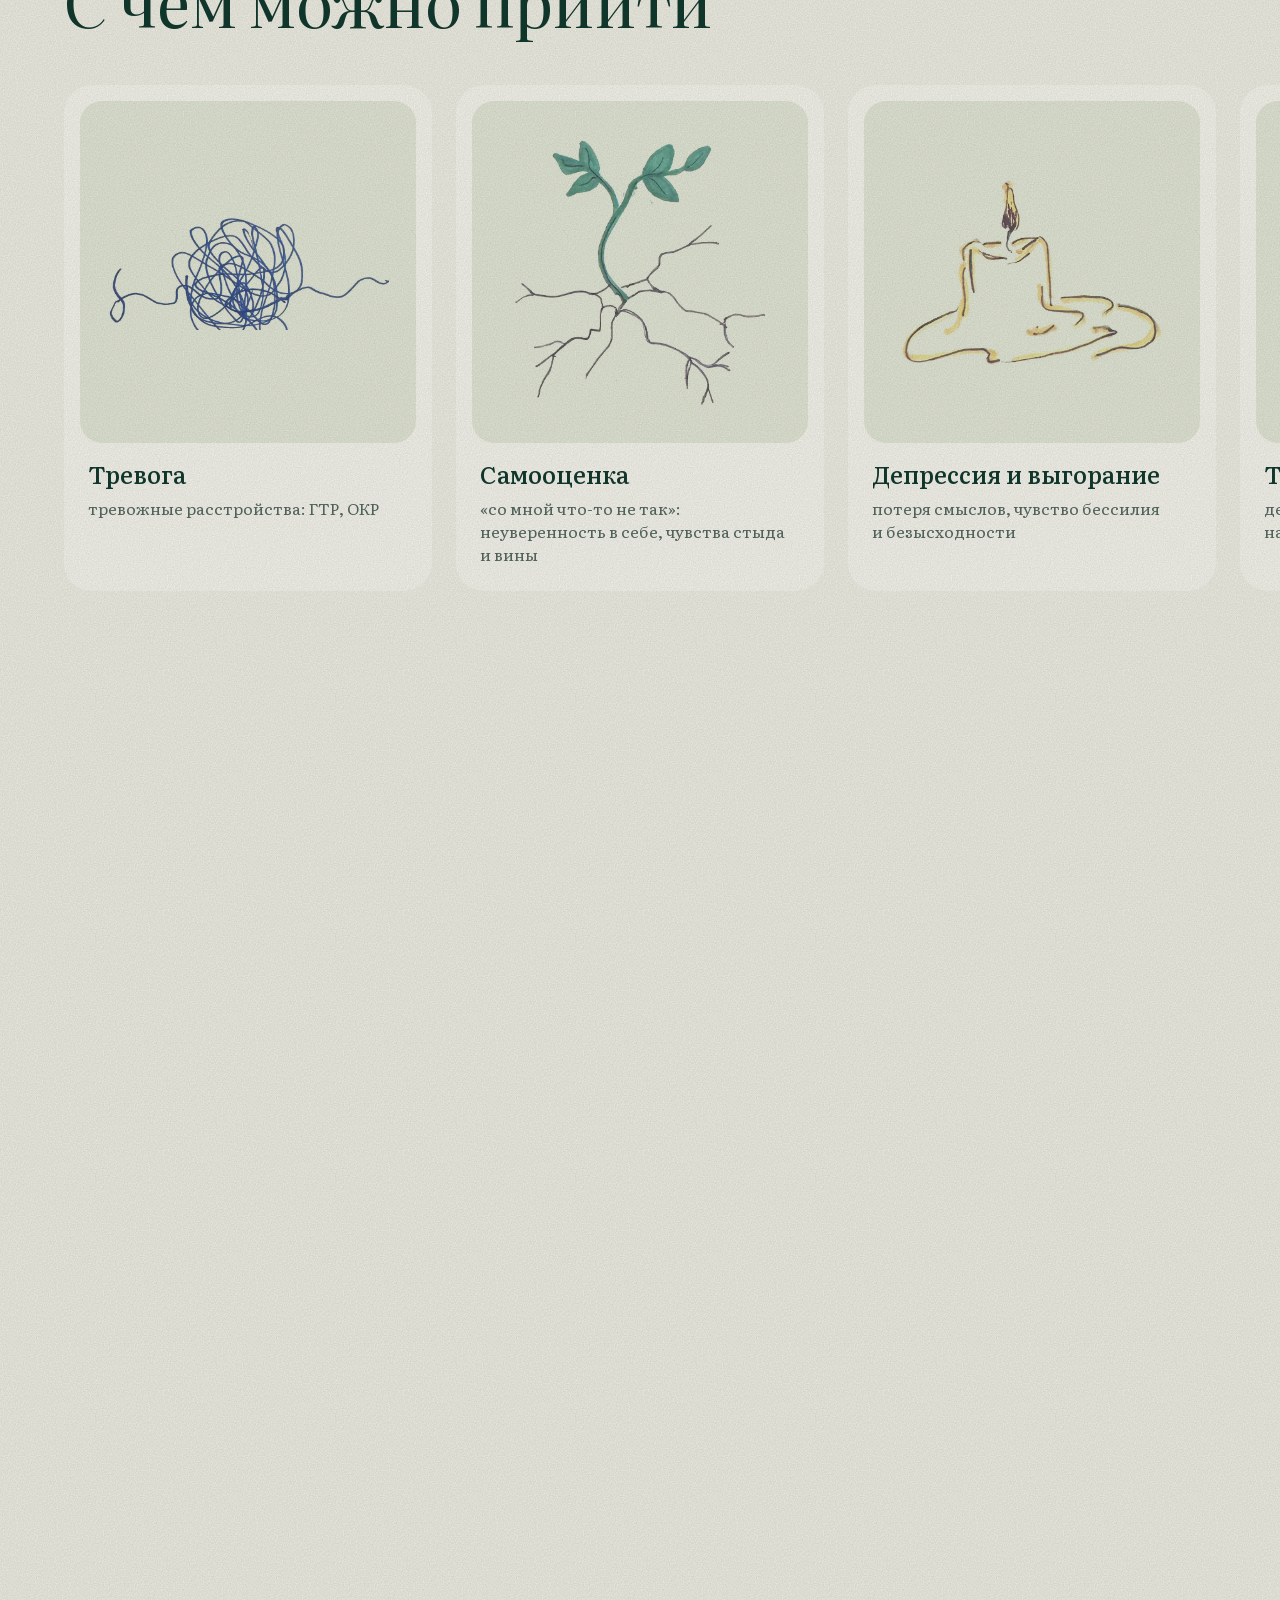
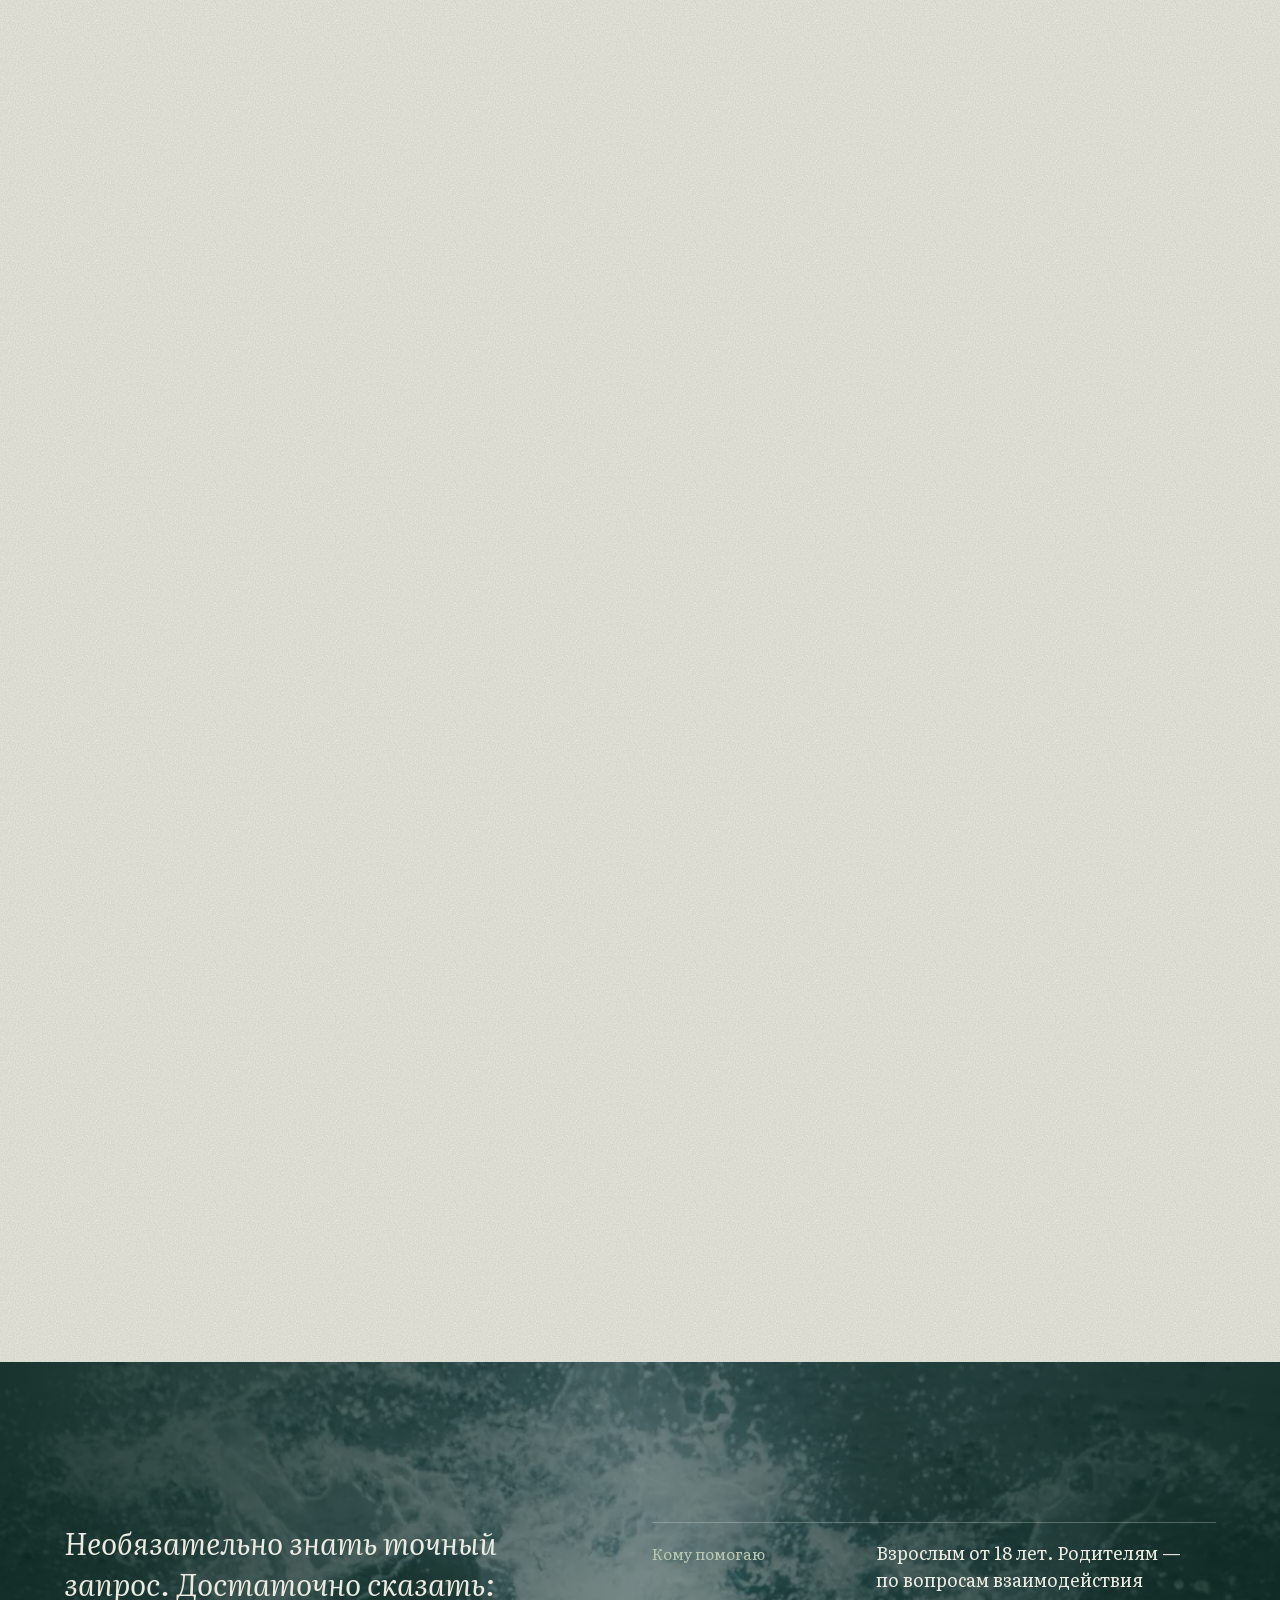
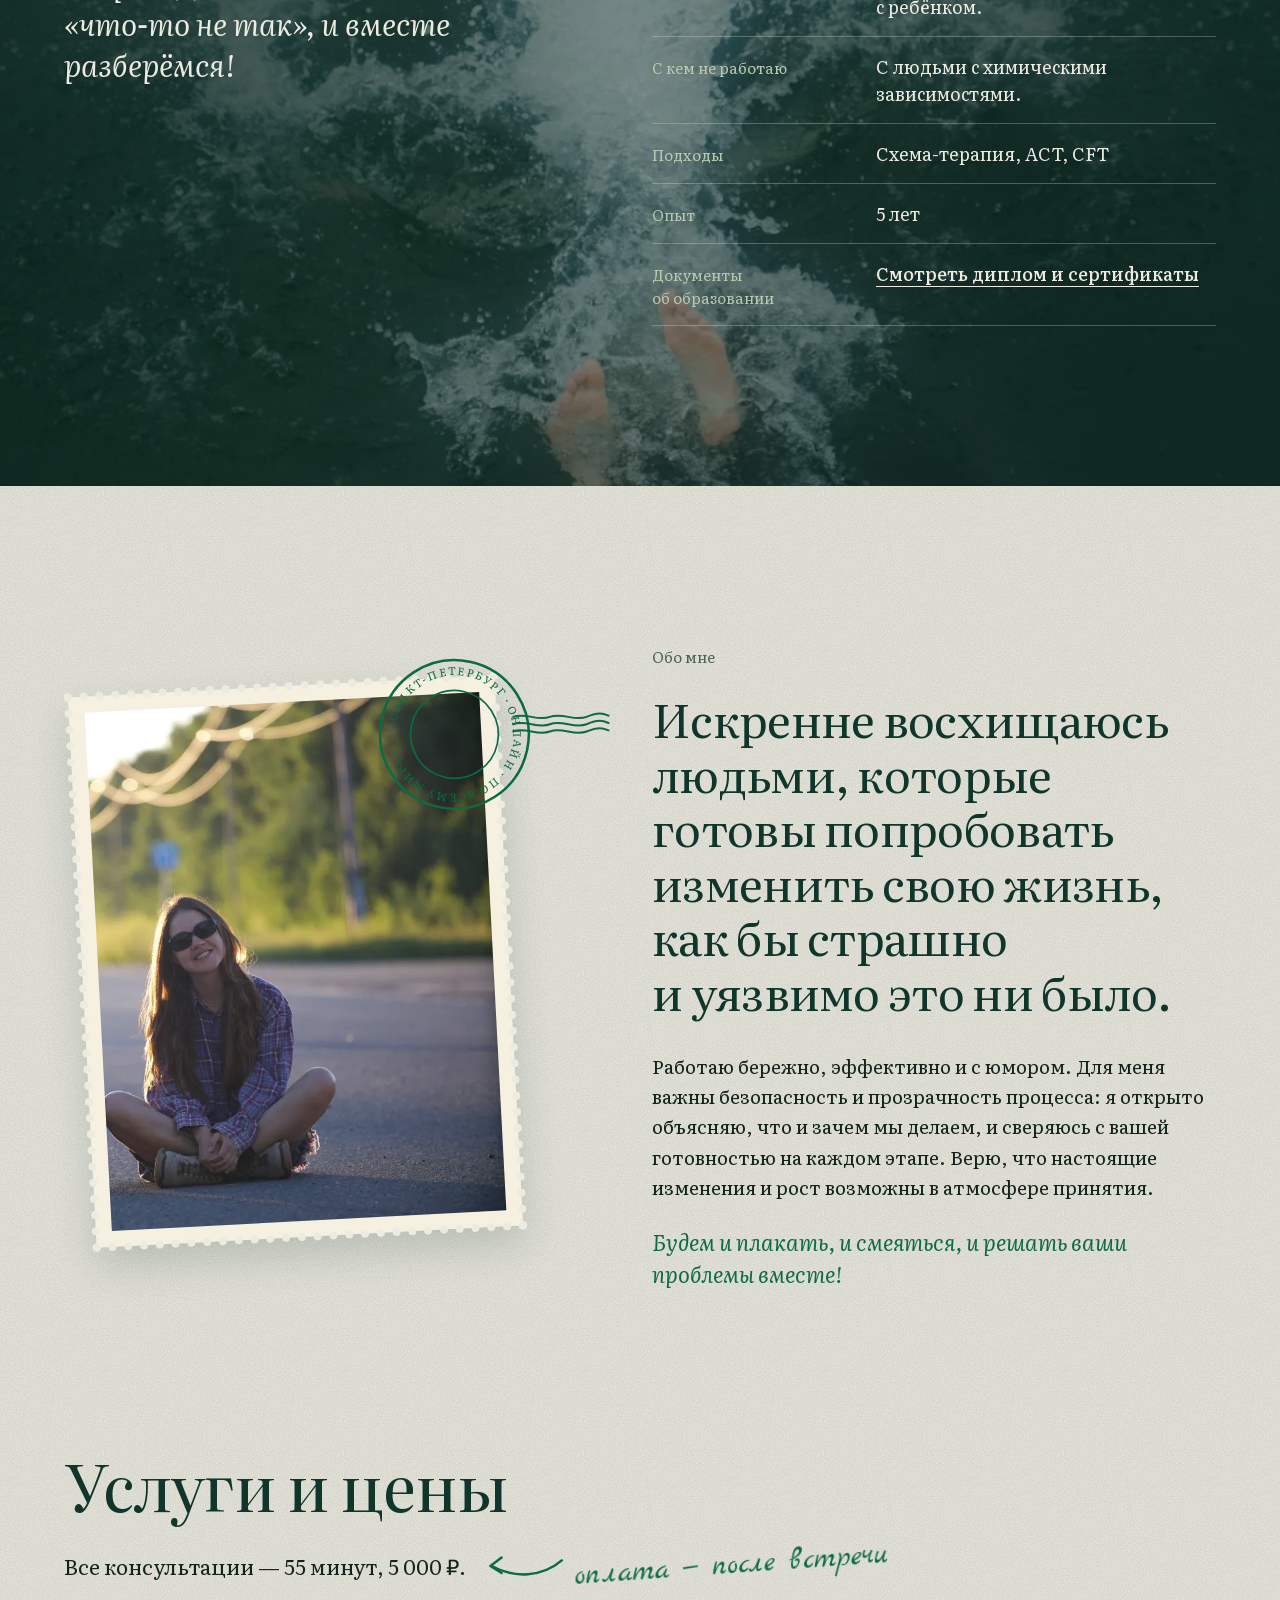
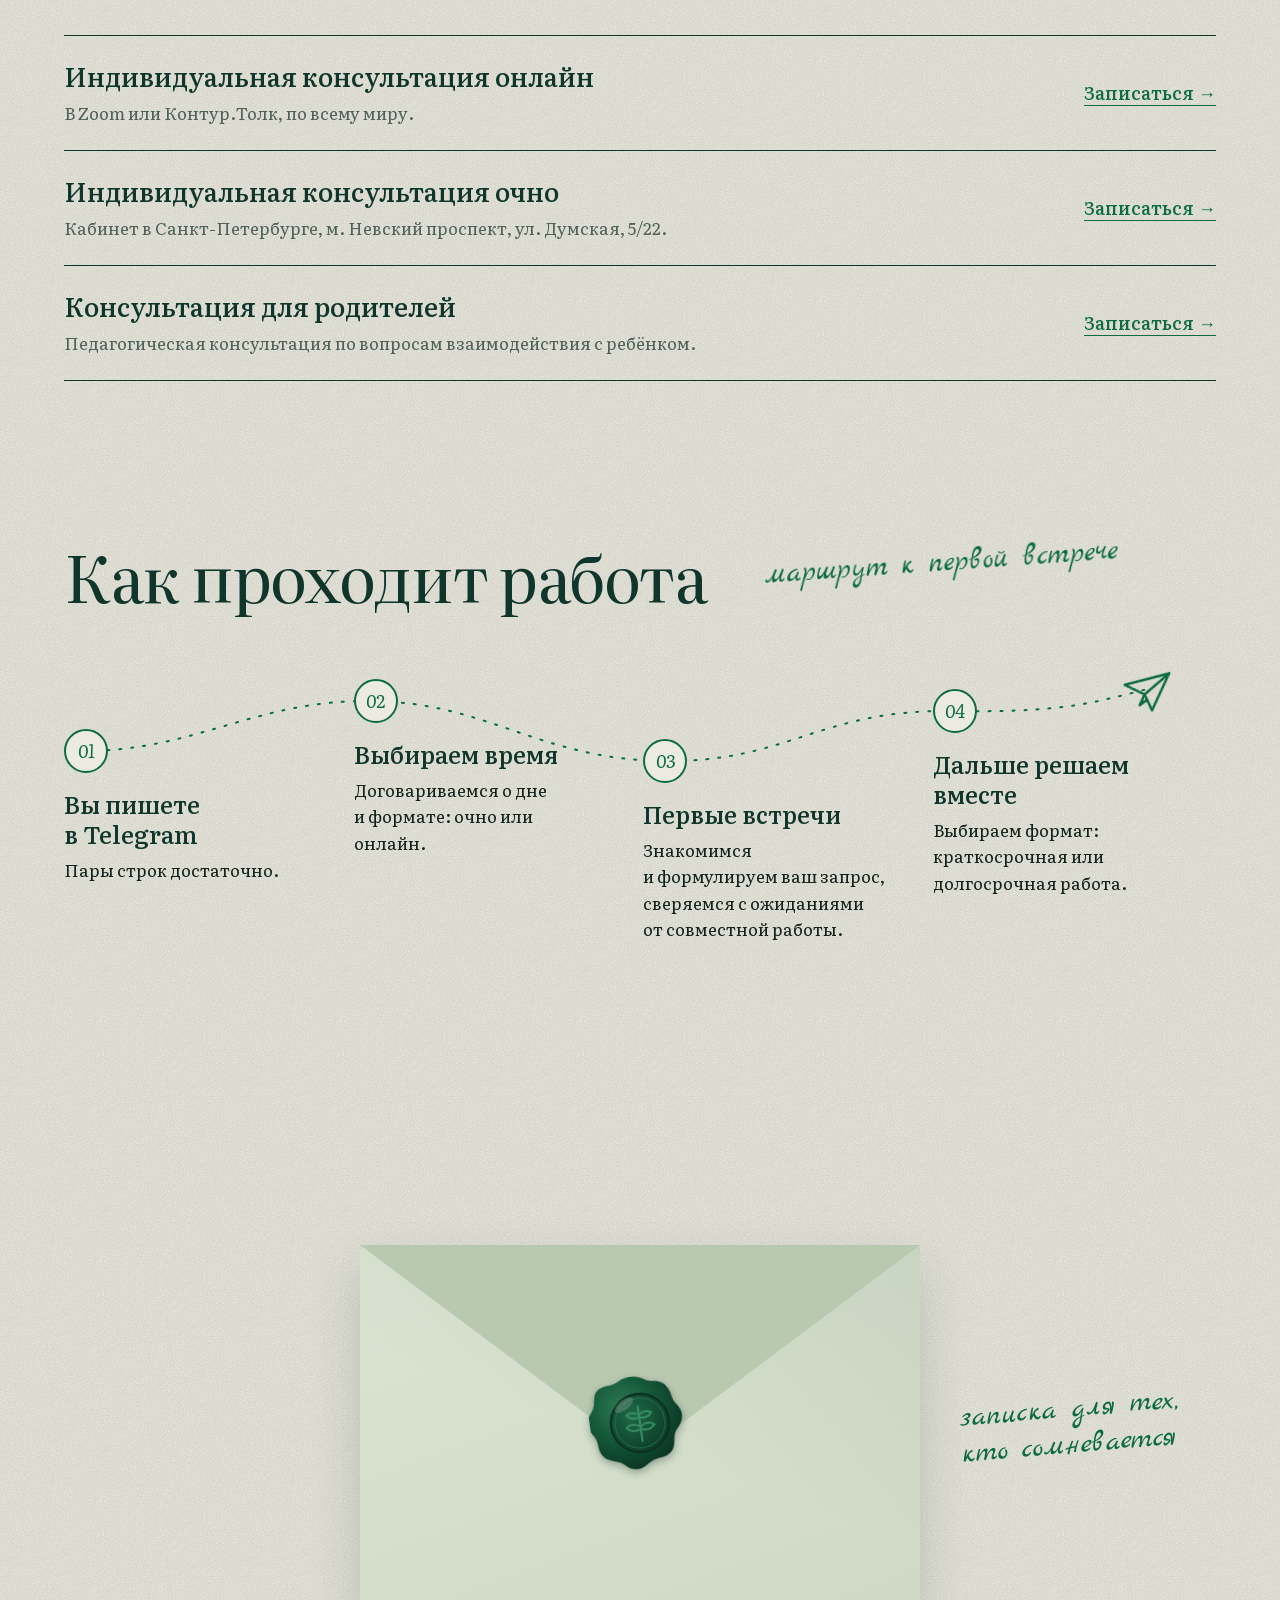
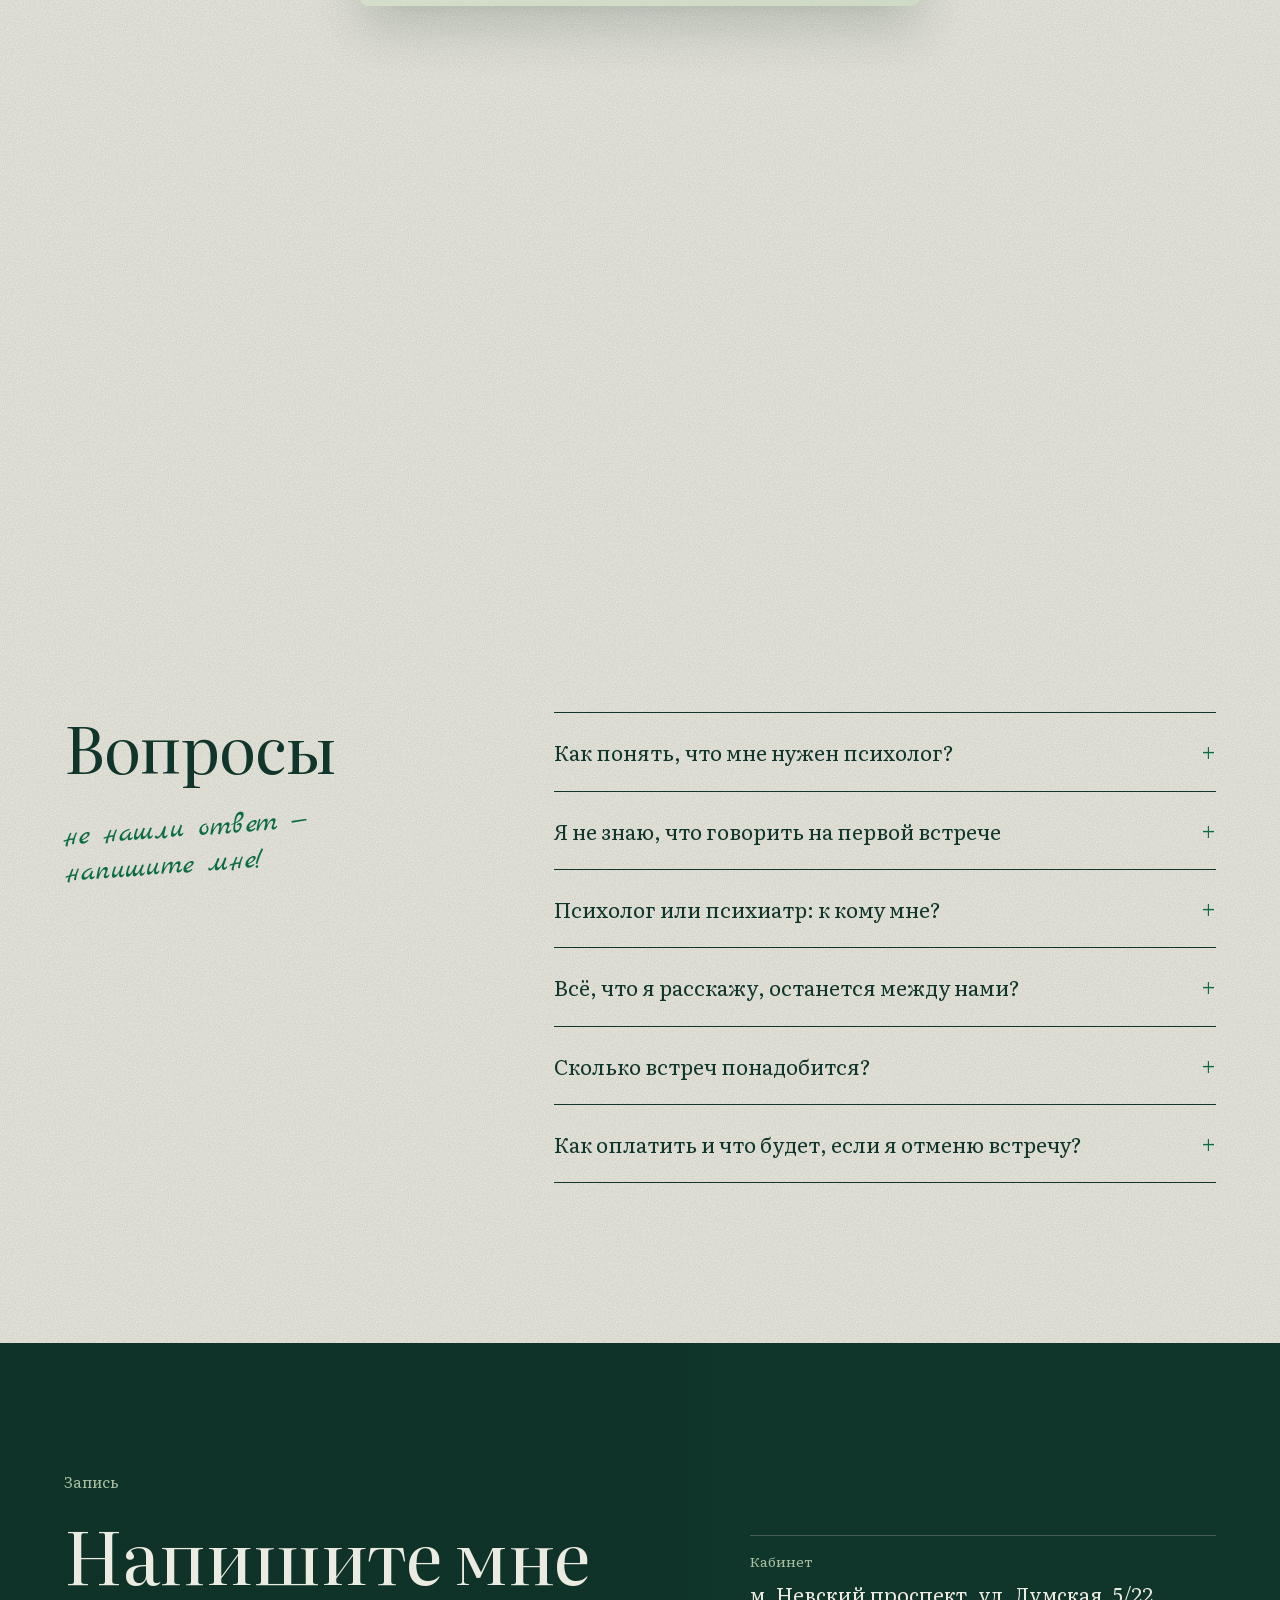
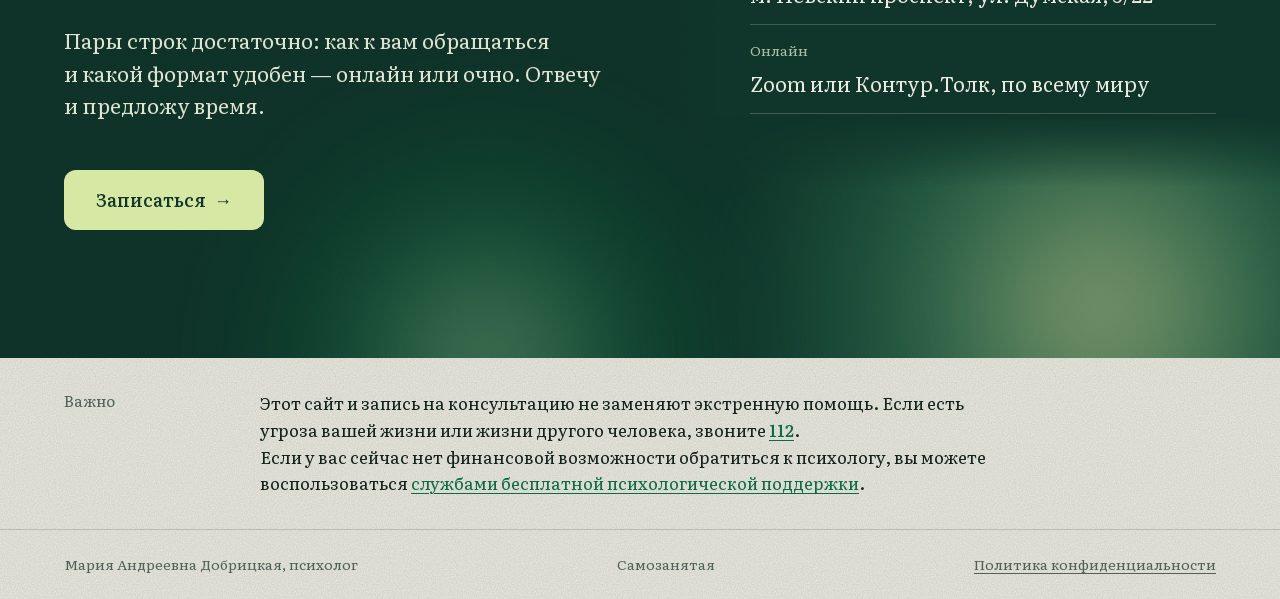
==== commit 09296127: "Shorter texts for work steps 3 and 4 Co-Authored-By: Claude Opus 5.5 <noreply@anthropic.com>" ====
--- a/index.html
+++ b/index.html
@@ -502,12 +502,12 @@
           <li>
             <span class="steps__num">03</span>
             <h3>Первые встречи</h3>
-            <p>Знакомимся и&nbsp;в&nbsp;первые встречи формулируем ваш запрос, сверяемся с&nbsp;ожиданиями от&nbsp;совместной работы.</p>
+            <p>Знакомимся и&nbsp;формулируем ваш запрос, сверяемся с&nbsp;ожиданиями от&nbsp;совместной работы.</p>
           </li>
           <li>
             <span class="steps__num">04</span>
             <h3>Дальше решаем вместе</h3>
-            <p>Рассказываю, какие есть варианты помощи, выбираем формат: краткосрочная или долгосрочная работа.</p>
+            <p>Выбираем формат: краткосрочная или долгосрочная работа.</p>
           </li>
         </ol>
         <svg class="route__plane" viewBox="0 0 64 64" aria-hidden="true"><path d="M6 30l52-22-14 48-12-18z"/><path d="M32 38L58 8"/><path d="M32 38l-4 14 8-8"/></svg>
